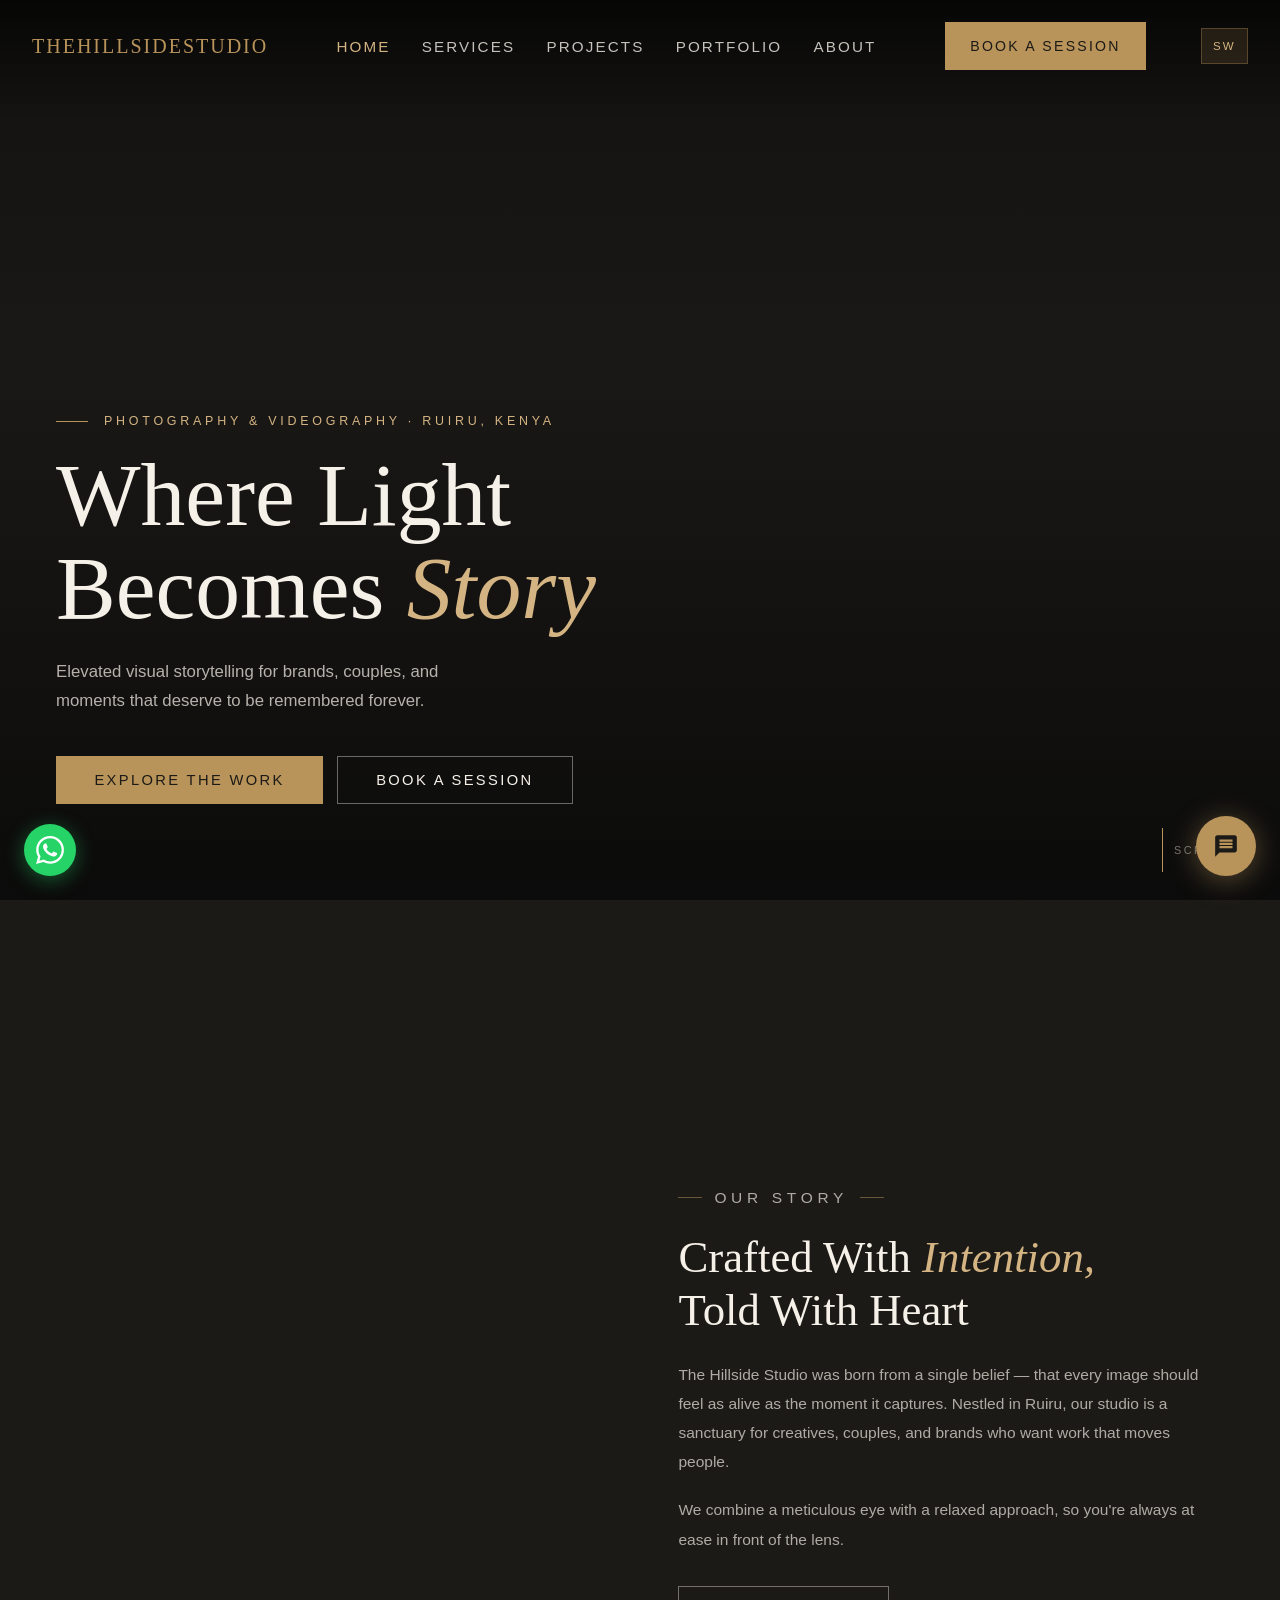
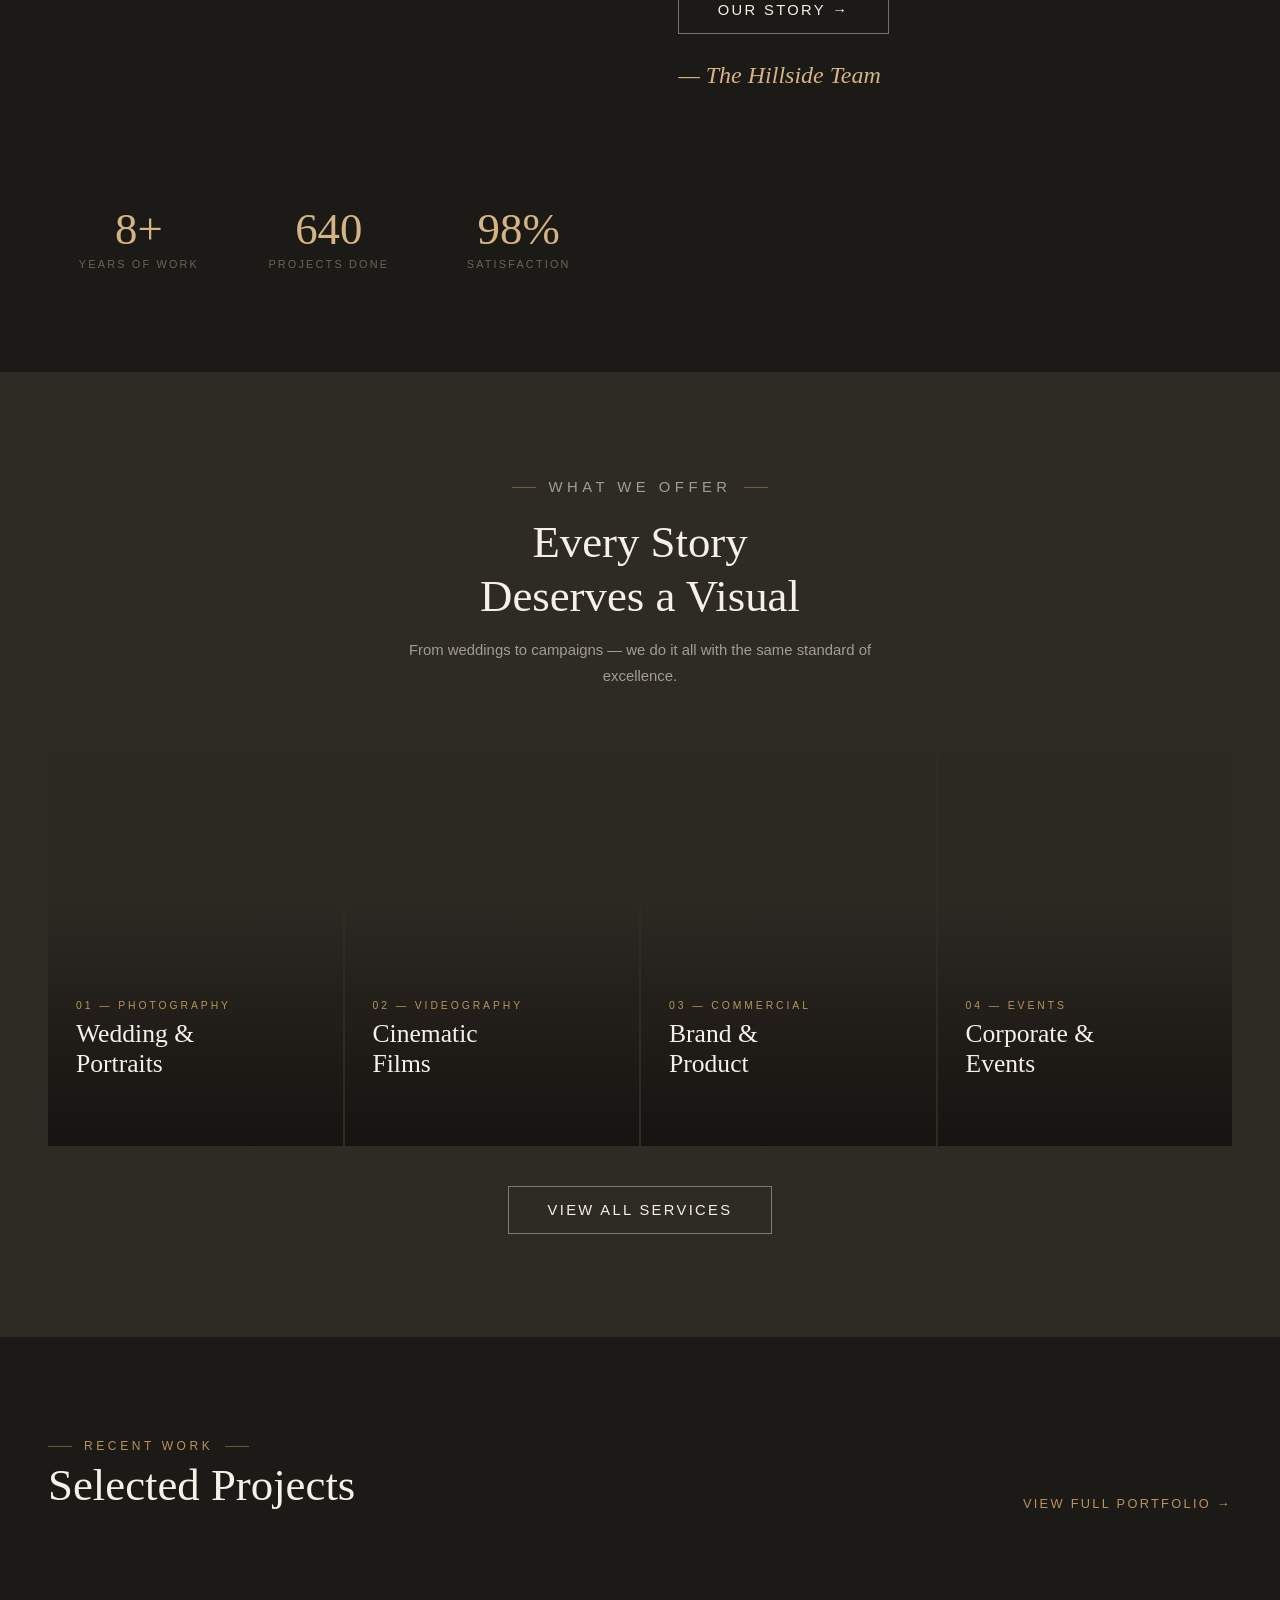
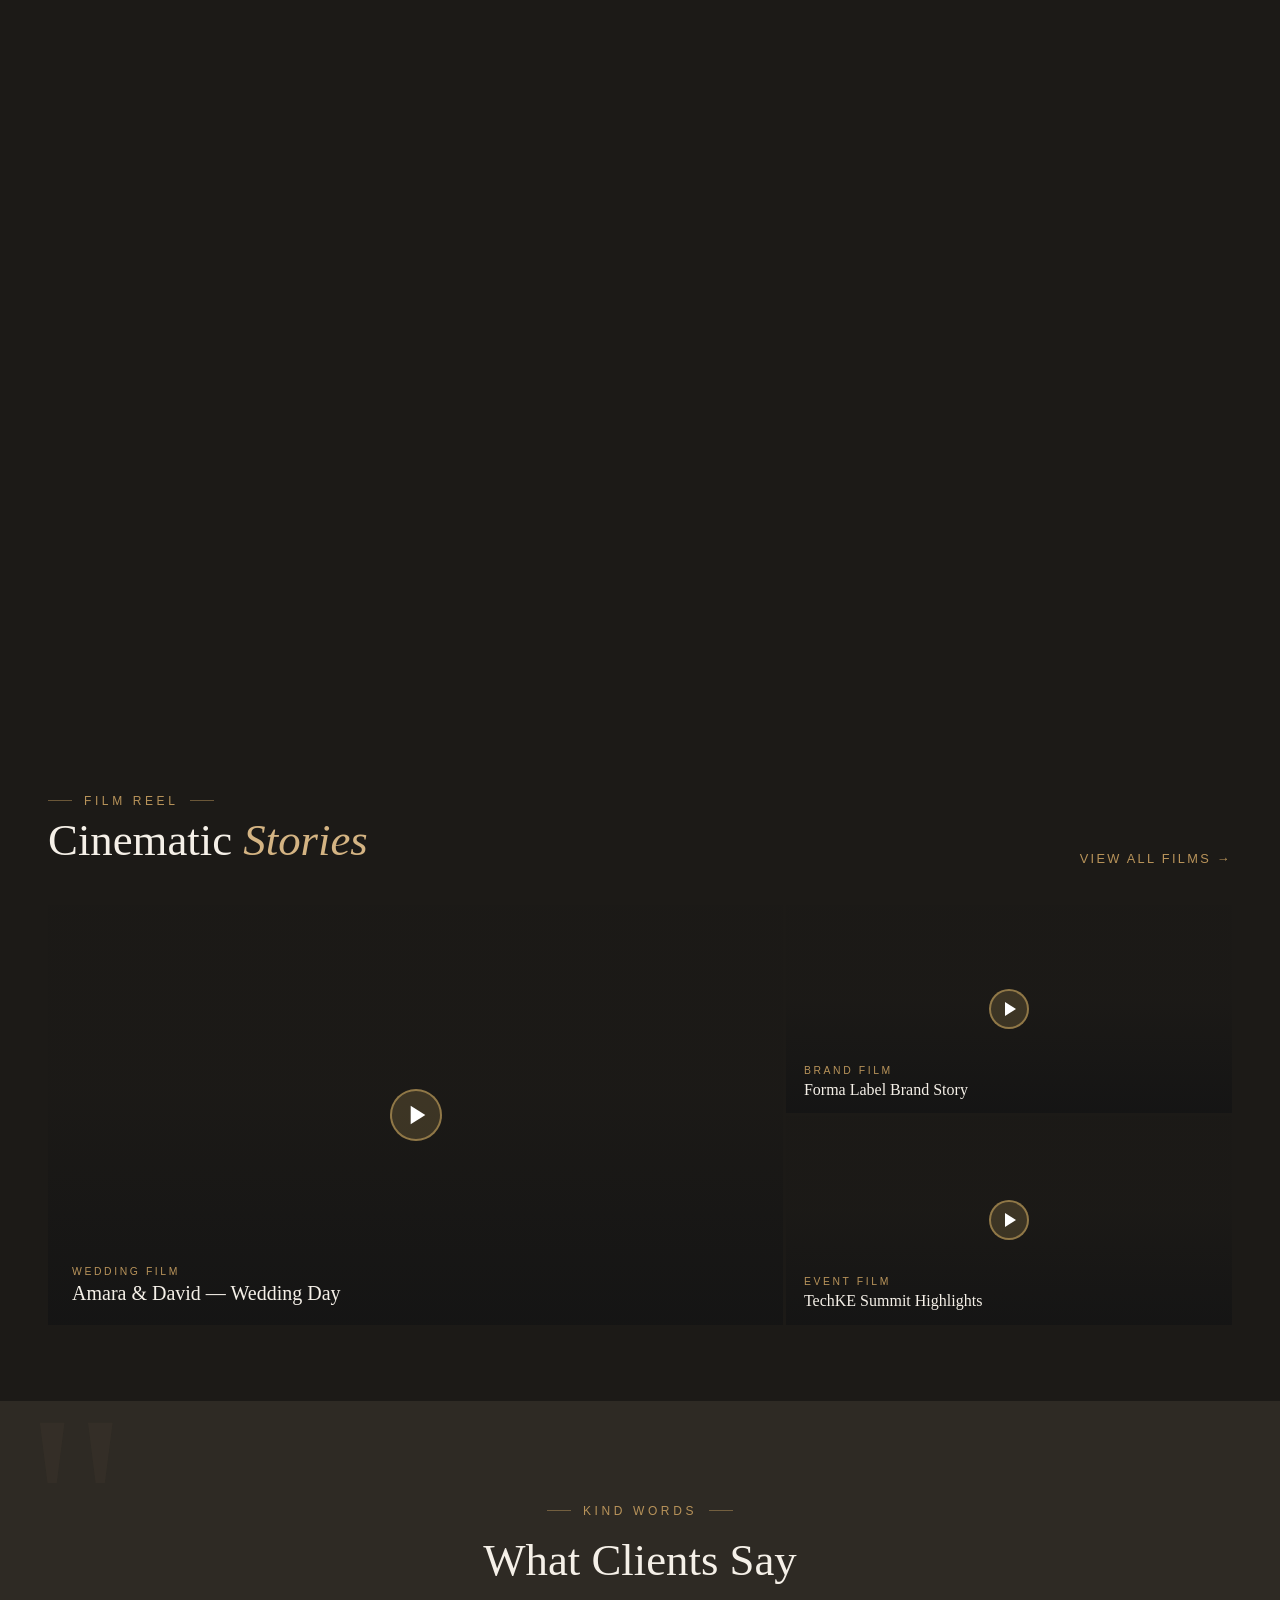
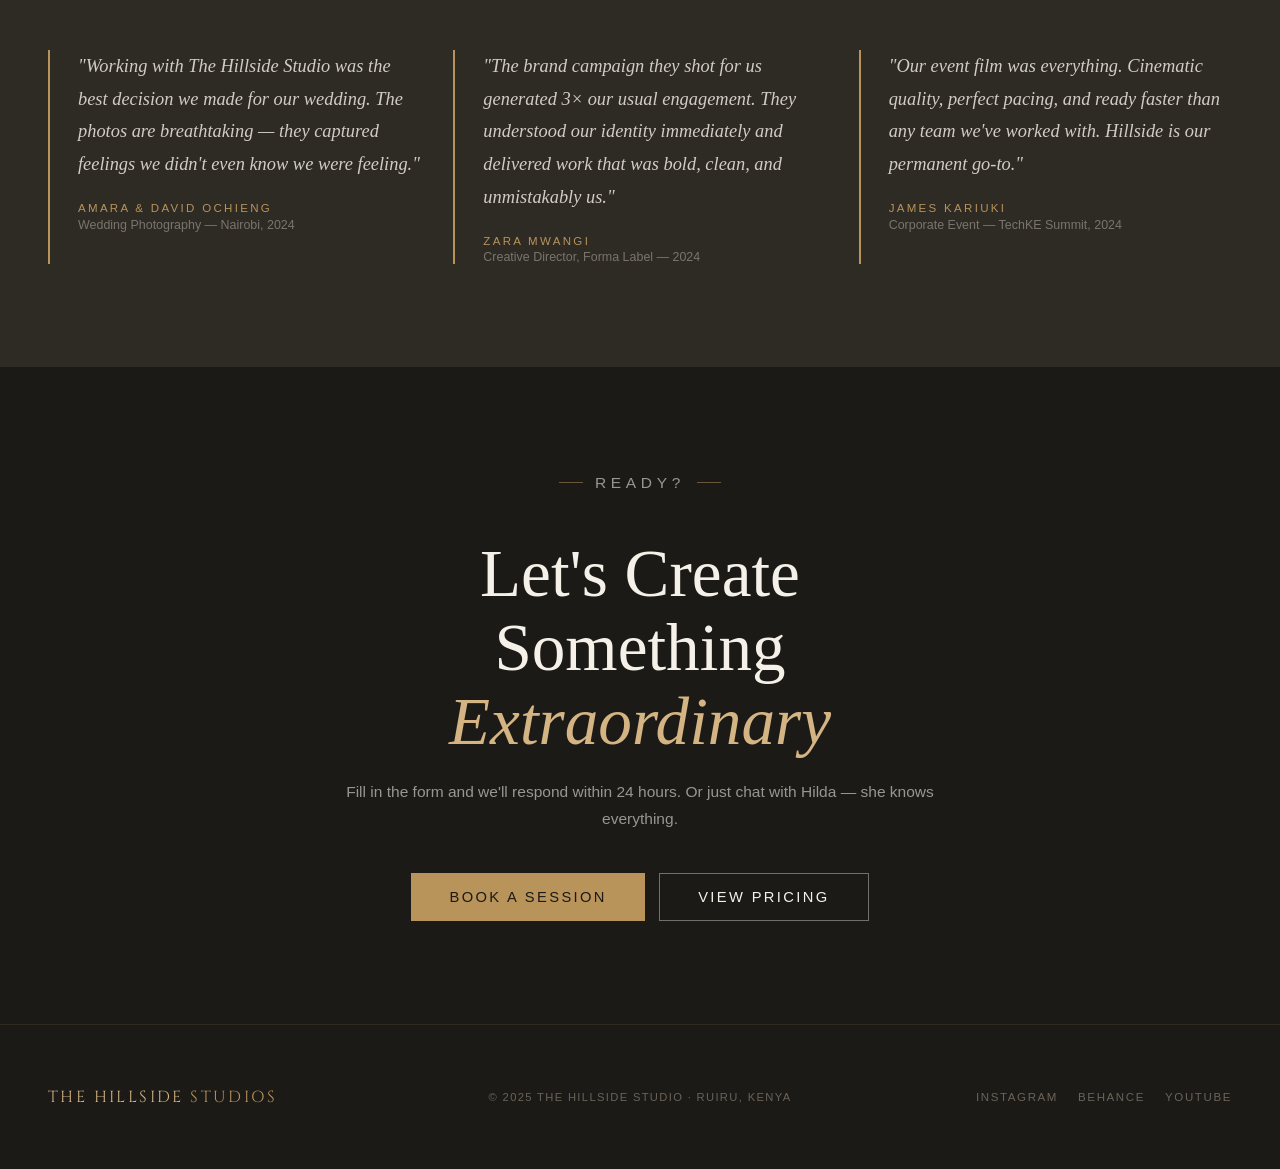
==== index.html @ 7cc5e6f8 "Fix typos and update links in index.html" ====
<!DOCTYPE html>
<html lang="en">
<head>
<meta charset="UTF-8"/>
<meta name="viewport" content="width=device-width, initial-scale=1.0"/>
<title>The Hillside Studio — Photography & Videography Kenya</title>
<link rel="preconnect" href="https://fonts.googleapis.com"/>
<link rel="preconnect" href="https://fonts.gstatic.com" crossorigin/>
<link href="https://fonts.googleapis.com/css2?family=Cinzel:wght@400;500;600;700&family=Montserrat:ital,wght@0,300;0,400;0,500;0,600;1,300;1,400&display=swap" rel="stylesheet"/>
<link rel="stylesheet" href="shared.css"/>
<style>
/* ── HERO ── */
.hero {
  position:relative; height:100svh; min-height:600px;
  display:flex; align-items:flex-end; overflow:hidden;
}
/* Always-dark strip at top for nav legibility */
.hero::after {
  content:'';
  position:absolute; top:0; left:0; right:0;
  height:120px;
  background:linear-gradient(to bottom, rgba(0,0,0,0.65) 0%, transparent 100%);
  z-index:1; pointer-events:none;
}
.hero-bg {
  position:absolute; inset:0;
  background:
    linear-gradient(to bottom, rgba(10,10,10,0.55) 0%, rgba(10,10,10,0.1) 40%, rgba(10,10,10,0.92) 100%),
    url('https://images.unsplash.com/photo-1516035069371-29a1b244cc32?w=1600&q=80') center/cover no-repeat;
  animation:heroZoom 20s ease-in-out infinite alternate;
}
@keyframes heroZoom { from{transform:scale(1.05)} to{transform:scale(1)} }
.hero-content {
  position:relative; z-index:2;
  padding: 0 clamp(1.5rem,5vw,3.5rem) clamp(3.5rem,8vw,6rem);
  max-width:720px; width:100%;
}
.hero-tag {
  font-family:var(--font-cond); font-size:0.78rem;
  letter-spacing:0.3em; text-transform:uppercase;
  color:var(--accent-light); margin-bottom:1.25rem;
  display:flex; align-items:center; gap:1rem;
}
.hero-tag::before { content:''; display:block; width:32px; height:1px; background:var(--accent); }
.hero h1 {
  font-family:var(--font-serif);
  font-size:clamp(2.8rem,7vw,5.8rem);
  font-weight:300; line-height:1.04; margin-bottom:1.4rem;
}
.hero h1 em { color:var(--accent-light); font-style:italic; }
.hero-sub {
  font-size:clamp(0.95rem,2vw,1.05rem);
  color:rgba(245,240,232,0.72);
  max-width:420px; line-height:1.75; margin-bottom:2.5rem;
}
.hero-btns { display:flex; gap:0.85rem; flex-wrap:wrap; }
.scroll-hint {
  position:absolute; bottom:1.75rem; right:clamp(1.5rem,4vw,3rem);
  display:flex; align-items:center; gap:0.7rem;
  font-family:var(--font-cond); font-size:0.68rem;
  letter-spacing:0.22em; text-transform:uppercase;
  color:rgba(245,240,232,0.45);
}
.scroll-line { width:1px; height:44px; background:var(--accent); animation:scrollPulse 2.2s ease-in-out infinite; }
@keyframes scrollPulse { 0%,100%{opacity:1;transform:scaleY(1)} 50%{opacity:0.35;transform:scaleY(0.4)} }

/* ── ABOUT STRIP ── */
.about-strip {
  display:grid; grid-template-columns:1fr 1fr;
  gap:clamp(3rem,6vw,7rem); align-items:center;
  padding:clamp(4rem,8vw,9rem) clamp(1.5rem,5vw,3.5rem);
  max-width:1320px; margin:0 auto;
}
.about-visual { position:relative; }
.about-img-main { width:100%; aspect-ratio:3/4; background:url('https://images.unsplash.com/photo-1552168324-d612d77725e3?w=800&q=80') center/cover; }
.about-img-accent { position:absolute; bottom:-2.5rem; right:-1.75rem; width:54%; aspect-ratio:4/3; background:url('https://images.unsplash.com/photo-1492691527719-9d1e07e534b4?w=600&q=80') center/cover; border:4px solid var(--charcoal); }
.stat-strip { display:flex; gap:1.5rem; margin-top:clamp(3.5rem,6vw,5rem); }
.stat { text-align:center; flex:1; }
.stat-num { font-family:var(--font-serif); font-size:clamp(2rem,4vw,2.8rem); font-weight:300; color:var(--accent-light); line-height:1; }
.stat-label { font-family:var(--font-cond); font-size:0.68rem; letter-spacing:0.2em; text-transform:uppercase; color:var(--mid); margin-top:0.4rem; }
.about-text h2 { font-family:var(--font-serif); font-size:clamp(1.8rem,3.5vw,3.2rem); font-weight:300; line-height:1.18; margin-bottom:1.4rem; }
.about-text h2 em { color:var(--accent-light); font-style:italic; }
.about-text p { font-size:clamp(0.9rem,1.5vw,0.97rem); line-height:1.88; color:rgba(245,240,232,0.68); margin-bottom:1.2rem; }
.signature { font-family:var(--font-serif); font-size:1.5rem; font-style:italic; color:var(--accent-light); margin-top:1.75rem; }

/* ── SERVICES PREVIEW ── */
.services-preview { background:var(--dark-brown); padding:clamp(4rem,8vw,8rem) clamp(1.5rem,5vw,3rem); }
.sp-header { text-align:center; max-width:520px; margin:0 auto clamp(2.5rem,5vw,4rem); }
.sp-header h2 { font-family:var(--font-serif); font-size:clamp(1.8rem,3.5vw,2.8rem); font-weight:300; line-height:1.2; margin-bottom:0.9rem; }
.sp-header p { font-size:0.93rem; color:rgba(245,240,232,0.58); line-height:1.72; }
.services-grid { display:grid; grid-template-columns:repeat(auto-fit,minmax(min(260px,100%),1fr)); gap:2px; max-width:1240px; margin:0 auto 2.5rem; }
.service-card { position:relative; aspect-ratio:3/4; overflow:hidden; cursor:pointer; }
.sc-bg { position:absolute; inset:0; background-size:cover; background-position:center; transition:transform 0.7s cubic-bezier(0.25,0.1,0.25,1); }
.service-card:hover .sc-bg { transform:scale(1.06); }
.sc-overlay { position:absolute; inset:0; background:linear-gradient(to top, rgba(20,18,15,0.94) 0%, rgba(20,18,15,0.08) 62%); transition:background 0.4s; }
.service-card:hover .sc-overlay { background:linear-gradient(to top, rgba(20,18,15,0.97) 0%, rgba(20,18,15,0.22) 58%); }
.sc-content { position:absolute; bottom:0; left:0; right:0; padding:1.75rem; }
.sc-tag { font-family:var(--font-cond); font-size:0.65rem; letter-spacing:0.28em; text-transform:uppercase; color:var(--accent); margin-bottom:0.5rem; }
.service-card h3 { font-family:var(--font-serif); font-size:clamp(1.3rem,2.5vw,1.6rem); font-weight:300; line-height:1.2; margin-bottom:0.65rem; }
.sc-desc { font-size:0.84rem; line-height:1.65; color:rgba(245,240,232,0.62); max-height:0; overflow:hidden; transition:max-height 0.5s, opacity 0.4s; opacity:0; }
.service-card:hover .sc-desc { max-height:100px; opacity:1; }
.sc-link { display:inline-flex; align-items:center; gap:0.45rem; font-family:var(--font-cond); font-size:0.72rem; letter-spacing:0.18em; text-transform:uppercase; color:var(--accent-light); text-decoration:none; margin-top:0.85rem; opacity:0; transform:translateY(5px); transition:opacity 0.38s 0.08s, transform 0.38s 0.08s; }
.service-card:hover .sc-link { opacity:1; transform:translateY(0); }
.sc-link::after { content:'→'; }
.sp-footer { text-align:center; }

/* ── PORTFOLIO STRIP ── */
.portfolio-strip { padding:clamp(4rem,8vw,8rem) 0; }
.ps-header { padding:0 clamp(1.5rem,5vw,3rem); display:flex; justify-content:space-between; align-items:flex-end; max-width:1320px; margin:0 auto clamp(2rem,4vw,3rem); flex-wrap:wrap; gap:1rem; }
.ps-header h2 { font-family:var(--font-serif); font-size:clamp(1.8rem,3.5vw,2.8rem); font-weight:300; }
.ps-header a { font-family:var(--font-cond); font-size:0.8rem; letter-spacing:0.18em; text-transform:uppercase; color:var(--accent); text-decoration:none; transition:color 0.25s; white-space:nowrap; }
.ps-header a:hover { color:var(--accent-light); }
.p-scroll {
  display:flex; gap:3px; overflow-x:auto;
  padding:0 clamp(1.5rem,5vw,3rem) 0.5rem;
  scrollbar-width:none; scroll-snap-type:x mandatory;
  -webkit-overflow-scrolling:touch;
}
.p-scroll::-webkit-scrollbar { display:none; }
.p-item { flex:0 0 clamp(82%,32vw,calc(33.33% - 2px)); min-width:260px; aspect-ratio:3/2; overflow:hidden; scroll-snap-align:start; position:relative; }
.p-img { width:100%; height:100%; background-size:cover; background-position:center; transition:transform 0.55s cubic-bezier(0.25,0.1,0.25,1); }
.p-item:hover .p-img { transform:scale(1.05); }
.p-cap { position:absolute; bottom:0; left:0; right:0; padding:1.25rem; background:linear-gradient(to top,rgba(20,18,15,0.88),transparent); transform:translateY(6px); opacity:0; transition:opacity 0.3s, transform 0.3s; }
.p-item:hover .p-cap { opacity:1; transform:translateY(0); }
.p-cap span { font-family:var(--font-cond); font-size:0.7rem; letter-spacing:0.2em; text-transform:uppercase; color:var(--accent-light); }

/* ── TESTIMONIALS ── */
.testimonials { background:var(--dark-brown); padding:clamp(4rem,8vw,8rem) clamp(1.5rem,5vw,3rem); position:relative; overflow:hidden; }
.testimonials::before { content:'"'; position:absolute; top:-1.5rem; left:1.5rem; font-family:var(--font-serif); font-size:clamp(10rem,20vw,18rem); color:rgba(184,147,90,0.05); line-height:1; pointer-events:none; }
.t-header { text-align:center; margin-bottom:clamp(2.5rem,5vw,4rem); }
.t-header h2 { font-family:var(--font-serif); font-size:clamp(1.8rem,3.5vw,2.8rem); font-weight:300; }
.t-track { display:grid; grid-template-columns:repeat(auto-fit,minmax(min(300px,100%),1fr)); gap:2rem; max-width:1240px; margin:0 auto; }
.t-item { border-left:2px solid var(--accent); padding-left:1.75rem; }
.t-quote { font-family:var(--font-serif); font-size:clamp(1rem,2vw,1.15rem); font-style:italic; font-weight:300; line-height:1.78; color:rgba(245,240,232,0.82); margin-bottom:1.35rem; }
.t-author { font-family:var(--font-cond); font-size:0.72rem; letter-spacing:0.2em; text-transform:uppercase; color:var(--accent); }
.t-role { font-size:0.78rem; color:rgba(245,240,232,0.38); margin-top:0.2rem; }

/* ── CTA BANNER ── */
.cta-banner { position:relative; padding:clamp(4rem,8vw,8rem) clamp(1.5rem,5vw,3rem); text-align:center; overflow:hidden; }
.cta-bg { position:absolute; inset:0; background:url('https://images.unsplash.com/photo-1500051638674-ff996a0ec29e?w=1600&q=80') center/cover; opacity:0.1; }
.cta-content { position:relative; z-index:2; max-width:620px; margin:0 auto; }
.cta-content h2 { font-family:var(--font-serif); font-size:clamp(2.2rem,5.5vw,4.2rem); font-weight:300; line-height:1.1; margin-bottom:1.2rem; }
.cta-content h2 em { color:var(--accent-light); font-style:italic; }
.cta-content p { font-size:clamp(0.9rem,1.8vw,0.97rem); color:rgba(245,240,232,0.58); margin-bottom:2.5rem; line-height:1.78; }
.cta-btns { display:flex; gap:0.85rem; justify-content:center; flex-wrap:wrap; }


/* ── CINEMATIC STRIP ── */
.cinematic-strip { padding:clamp(3rem,6vw,6rem) clamp(1.5rem,5vw,3rem); max-width:1320px; margin:0 auto; }
.cs-header { display:flex; justify-content:space-between; align-items:flex-end; margin-bottom:clamp(1.5rem,3vw,2.5rem); flex-wrap:wrap; gap:1rem; }
.cs-header h2 { font-family:var(--font-serif); font-size:clamp(1.8rem,3.5vw,2.8rem); font-weight:300; }
.cs-header h2 em { color:var(--accent-light); font-style:italic; }
.cs-header a { font-family:var(--font-cond); font-size:0.8rem; letter-spacing:0.18em; text-transform:uppercase; color:var(--accent); text-decoration:none; transition:color .25s; white-space:nowrap; }
.cs-header a:hover { color:var(--accent-light); }
.cs-grid { display:grid; grid-template-columns:1.65fr 1fr; gap:3px; height:420px; }
.cs-col { display:grid; grid-template-rows:1fr 1fr; gap:3px; }
.cs-item { position:relative; overflow:hidden; cursor:pointer; }
.cs-bg { position:absolute; inset:0; background-size:cover; background-position:center; transition:transform .65s cubic-bezier(.25,.1,.25,1); }
.cs-item:hover .cs-bg { transform:scale(1.06); }
.cs-overlay { position:absolute; inset:0; background:linear-gradient(to top, rgba(20,20,20,.88) 0%, rgba(20,20,20,.1) 55%); transition:background .35s; }
.cs-item:hover .cs-overlay { background:linear-gradient(to top, rgba(20,20,20,.95) 0%, rgba(20,20,20,.25) 55%); }
.cs-play {
  position:absolute; top:50%; left:50%; transform:translate(-50%,-50%);
  width:52px; height:52px; border-radius:50%;
  background:rgba(201,166,94,0.2); border:2px solid rgba(201,166,94,0.6);
  display:flex; align-items:center; justify-content:center;
  transition:background .3s, transform .3s, border-color .3s;
}
.cs-small .cs-play { width:40px; height:40px; }
.cs-item:hover .cs-play { background:rgba(201,166,94,0.35); border-color:var(--accent); transform:translate(-50%,-50%) scale(1.08); }
.cs-caption { position:absolute; bottom:0; left:0; right:0; padding:1.25rem 1.5rem; }
.cs-tag { font-family:var(--font-cond); font-size:.65rem; letter-spacing:.25em; text-transform:uppercase; color:var(--accent); display:block; margin-bottom:.3rem; }
.cs-caption strong { font-family:var(--font-serif); font-size:clamp(1rem,2vw,1.25rem); font-weight:300; color:var(--cream); }
.cs-small .cs-caption { padding:.9rem 1.1rem; }
.cs-small .cs-caption strong { font-size:clamp(.85rem,1.5vw,1rem); }
@media(max-width:768px) {
  .cs-grid { grid-template-columns:1fr; height:auto; }
  .cs-large { aspect-ratio:16/9; }
  .cs-col { grid-template-columns:1fr 1fr; grid-template-rows:auto; }
  .cs-small { aspect-ratio:4/3; }
}
@media(max-width:480px) {
  .cs-col { grid-template-columns:1fr; }
  .cs-small { aspect-ratio:16/9; }
}

/* ── MOBILE OVERRIDES ── */
@media (max-width: 768px) {
  .about-strip { grid-template-columns:1fr; gap:2rem; }
  .about-img-accent { right:0; bottom:-1.5rem; }
  .stat-strip { gap:1rem; }
  .hero-btns { flex-direction:column; align-items:flex-start; }
  .hero-btns .btn-primary, .hero-btns .btn-outline { width:100%; max-width:300px; justify-content:center; }
}
@media (max-width:480px) {
  .services-grid { grid-template-columns:1fr; }
  .service-card { aspect-ratio:4/3; }
  .sc-desc { max-height:80px; opacity:1; }
  .sc-link { opacity:1; transform:translateY(0); }
  .cta-btns { flex-direction:column; align-items:center; }
  .cta-btns .btn-primary, .cta-btns .btn-outline { width:100%; max-width:320px; }
}
</style>
</head>
<body>

<nav id="navbar">
  <a href="index.html" class="nav-logo" aria-label="The Hillside Studios">
    <img src="assets/logo.png" alt="The Hillside Studios" onerror="this.style.display='none';this.nextElementSibling.style.display='flex'"/>
    <span class="logo-text" style="display:none">The <span>Hillside</span> Studio</span>
  </a>
  <ul class="nav-links">
    <li><a href="index.html" class="active" data-i18n="nav_home">Home</a></li>
    <li><a href="pages/services.html" data-i18n="nav_services">Services</a></li>
    <li><a href="pages/portfolio.html">Portfolio</a></li>
    <li><a href="pages/about.html">About</a></li>
    <li><a href="pages/pricing.html">Pricing</a></li>
  </ul>
  <a href="pages/contact.html" class="nav-cta" data-i18n="nav_book">Book a Session</a>
  <button class="lang-toggle" aria-label="Toggle language">SW</button>
  <button class="hamburger" id="hamburger" aria-label="Open menu"><span></span><span></span><span></span></button>
</nav>
<div class="mobile-menu" id="mobileMenu">
  <a href="index.html">Home</a>
  <a href="pages/services.html">Services</a>
  <a href="pages/portfolio.html">Portfolio</a>
  <a href="pages/about.html">About</a>
  <a href="pages/pricing.html">Pricing</a>
  <a href="pages/contact.html" class="mob-cta" data-i18n="mob_book">Book a Session</a>
  <button class="lang-toggle" aria-label="Toggle language">SW</button>
</div>

<!-- HERO -->
<section class="hero">
  <div class="hero-bg"></div>
  <div class="hero-content">
    <div class="hero-tag">Photography &amp; Videography · Ruiru, Kenya</div>
    <h1>Where Light<br>Becomes <em>Story</em></h1>
    <p class="hero-sub">Elevated visual storytelling for brands, couples, and moments that deserve to be remembered forever.</p>
    <div class="hero-btns">
      <a href="pages/portfolio.html" class="btn-primary">Explore the Work</a>
      <a href="pages/contact.html" class="btn-outline">Book a Session</a>
    </div>
  </div>
  <div class="scroll-hint"><div class="scroll-line"></div>Scroll</div>
</section>

<!-- ABOUT -->
<section class="about-strip">
  <div class="about-visual">
    <div class="about-img-main reveal"></div>
    <div class="about-img-accent reveal reveal-delay-2"></div>
    <div class="stat-strip reveal reveal-delay-3">
      <div class="stat"><div class="stat-num">8+</div><div class="stat-label">Years of Work</div></div>
      <div class="stat"><div class="stat-num">640</div><div class="stat-label">Projects Done</div></div>
      <div class="stat"><div class="stat-num">98%</div><div class="stat-label">Satisfaction</div></div>
    </div>
  </div>
  <div class="about-text">
    <p class="section-label reveal" style="justify-content:flex-start">Our Story</p>
    <h2 class="reveal reveal-delay-1">Crafted With <em>Intention,</em><br>Told With Heart</h2>
    <p class="reveal reveal-delay-2">The Hillside Studio was born from a single belief — that every image should feel as alive as the moment it captures. Nestled in Ruiru, our studio is a sanctuary for creatives, couples, and brands who want work that moves people.</p>
    <p class="reveal reveal-delay-2">We combine a meticulous eye with a relaxed approach, so you're always at ease in front of the lens.</p>
    <div style="margin-top:2rem" class="reveal reveal-delay-3"><a href="pages/about.html" class="btn-outline">Our Story →</a></div>
    <div class="signature reveal reveal-delay-3">— The Hillside Team</div>
  </div>
</section>

<!-- SERVICES -->
<section class="services-preview">
  <div class="sp-header">
    <p class="section-label reveal">What We Offer</p>
    <h2 class="reveal reveal-delay-1">Every Story<br>Deserves a Visual</h2>
    <p class="reveal reveal-delay-2">From weddings to campaigns — we do it all with the same standard of excellence.</p>
  </div>
  <div class="services-grid">
    <div class="service-card reveal"><div class="sc-bg" style="background-image:url('https://images.unsplash.com/photo-1537633552985-df8429e8048b?w=800&q=80')"></div><div class="sc-overlay"></div><div class="sc-content"><div class="sc-tag">01 — Photography</div><h3>Wedding &amp;<br>Portraits</h3><p class="sc-desc">Timeless images that honour the emotion and beauty of your most important days.</p><a href="pages/services.html" class="sc-link">Learn More</a></div></div>
    <div class="service-card reveal reveal-delay-1"><div class="sc-bg" style="background-image:url('https://images.unsplash.com/photo-1579038773867-044c48829161?w=800&q=80')"></div><div class="sc-overlay"></div><div class="sc-content"><div class="sc-tag">02 — Videography</div><h3>Cinematic<br>Films</h3><p class="sc-desc">Wedding films and brand stories crafted with cinematic precision and intention.</p><a href="pages/services.html" class="sc-link">Learn More</a></div></div>
    <div class="service-card reveal reveal-delay-2"><div class="sc-bg" style="background-image:url('https://images.unsplash.com/photo-1558618666-fcd25c85cd64?w=800&q=80')"></div><div class="sc-overlay"></div><div class="sc-content"><div class="sc-tag">03 — Commercial</div><h3>Brand &amp;<br>Product</h3><p class="sc-desc">High-impact visual content for brands that want to command attention.</p><a href="pages/services.html" class="sc-link">Learn More</a></div></div>
    <div class="service-card reveal reveal-delay-3"><div class="sc-bg" style="background-image:url('https://images.unsplash.com/photo-1606216794074-735e91aa2c92?w=800&q=80')"></div><div class="sc-overlay"></div><div class="sc-content"><div class="sc-tag">04 — Events</div><h3>Corporate &amp;<br>Events</h3><p class="sc-desc">Fast, professional coverage of corporate events, conferences, and launches.</p><a href="pages/services.html" class="sc-link">Learn More</a></div></div>
  </div>
  <div class="sp-footer reveal"><a href="pages/services.html" class="btn-outline">View All Services</a></div>
</section>

<!-- PORTFOLIO -->
<section class="portfolio-strip">
  <div class="ps-header reveal">
    <div>
      <p class="section-label" style="justify-content:flex-start;margin-bottom:0.4rem">Recent Work</p>
      <h2>Selected Projects</h2>
    </div>
    <a href="pages/portfolio.html">View Full Portfolio →</a>
  </div>
  <div class="p-scroll">
    <div class="p-item reveal"><div class="p-img" style="background-image:url('https://images.unsplash.com/photo-1511285560929-80b456fea0bc?w=800&q=80')"></div><div class="p-cap"><span>Wedding — Nairobi 2024</span></div></div>
    <div class="p-item reveal reveal-delay-1"><div class="p-img" style="background-image:url('https://images.unsplash.com/photo-1558618666-fcd25c85cd64?w=800&q=80')"></div><div class="p-cap"><span>Brand Campaign — 2024</span></div></div>
    <div class="p-item reveal reveal-delay-2"><div class="p-img" style="background-image:url('https://images.unsplash.com/photo-1542038784456-1ea8e935640e?w=800&q=80')"></div><div class="p-cap"><span>Editorial Portrait — 2024</span></div></div>
    <div class="p-item reveal reveal-delay-3"><div class="p-img" style="background-image:url('https://images.unsplash.com/photo-1492691527719-9d1e07e534b4?w=800&q=80')"></div><div class="p-cap"><span>Engagement Shoot — 2024</span></div></div>
    <div class="p-item reveal reveal-delay-4"><div class="p-img" style="background-image:url('https://images.unsplash.com/photo-1500051638674-ff996a0ec29e?w=800&q=80')"></div><div class="p-cap"><span>Cinematic Film — 2024</span></div></div>
  </div>
</section>


<!-- CINEMATIC FILMS -->
<section class="cinematic-strip">
  <div class="cs-header reveal">
    <div>
      <p class="section-label" style="justify-content:flex-start;margin-bottom:0.4rem">Film Reel</p>
      <h2>Cinematic <em>Stories</em></h2>
    </div>
    <a href="pages/services.html">View All Films →</a>
  </div>
  <div class="cs-grid">
    <div class="cs-item cs-large reveal">
      <div class="cs-bg" style="background-image:url('https://images.unsplash.com/photo-1511285560929-80b456fea0bc?w=1200&q=80')"></div>
      <div class="cs-overlay"></div>
      <div class="cs-play"><svg viewBox="0 0 24 24" fill="white" width="32" height="32"><path d="M8 5v14l11-7z"/></svg></div>
      <div class="cs-caption">
        <span class="cs-tag">Wedding Film</span>
        <strong>Amara &amp; David — Wedding Day</strong>
      </div>
    </div>
    <div class="cs-col">
      <div class="cs-item cs-small reveal reveal-delay-1">
        <div class="cs-bg" style="background-image:url('https://images.unsplash.com/photo-1558618666-fcd25c85cd64?w=800&q=80')"></div>
        <div class="cs-overlay"></div>
        <div class="cs-play"><svg viewBox="0 0 24 24" fill="white" width="24" height="24"><path d="M8 5v14l11-7z"/></svg></div>
        <div class="cs-caption">
          <span class="cs-tag">Brand Film</span>
          <strong>Forma Label Brand Story</strong>
        </div>
      </div>
      <div class="cs-item cs-small reveal reveal-delay-2">
        <div class="cs-bg" style="background-image:url('https://images.unsplash.com/photo-1606216794074-735e91aa2c92?w=800&q=80')"></div>
        <div class="cs-overlay"></div>
        <div class="cs-play"><svg viewBox="0 0 24 24" fill="white" width="24" height="24"><path d="M8 5v14l11-7z"/></svg></div>
        <div class="cs-caption">
          <span class="cs-tag">Event Film</span>
          <strong>TechKE Summit Highlights</strong>
        </div>
      </div>
    </div>
  </div>
</section>

<!-- TESTIMONIALS -->
<section class="testimonials">
  <div class="t-header"><p class="section-label reveal">Kind Words</p><h2 class="reveal reveal-delay-1">What Clients Say</h2></div>
  <div class="t-track">
    <div class="t-item reveal"><p class="t-quote">"Working with The Hillside Studio was the best decision we made for our wedding. The photos are breathtaking — they captured feelings we didn't even know we were feeling."</p><div class="t-author">Amara &amp; David Ochieng</div><div class="t-role">Wedding Photography — Nairobi, 2024</div></div>
    <div class="t-item reveal reveal-delay-1"><p class="t-quote">"The brand campaign they shot for us generated 3× our usual engagement. They understood our identity immediately and delivered work that was bold, clean, and unmistakably us."</p><div class="t-author">Zara Mwangi</div><div class="t-role">Creative Director, Forma Label — 2024</div></div>
    <div class="t-item reveal reveal-delay-2"><p class="t-quote">"Our event film was everything. Cinematic quality, perfect pacing, and ready faster than any team we've worked with. Hillside is our permanent go-to."</p><div class="t-author">James Kariuki</div><div class="t-role">Corporate Event — TechKE Summit, 2024</div></div>
  </div>
</section>

<!-- CTA -->
<section class="cta-banner">
  <div class="cta-bg"></div>
  <div class="cta-content">
    <p class="section-label reveal">Ready?</p>
    <h2 class="reveal reveal-delay-1">Let's Create<br>Something <em>Extraordinary</em></h2>
    <p class="reveal reveal-delay-2">Fill in the form and we'll respond within 24 hours. Or just chat with Hilda — she knows everything.</p>
    <div class="cta-btns reveal reveal-delay-3">
      <a href="pages/contact.html" class="btn-primary">Book a Session</a>
      <a href="pages/pricing.html" class="btn-outline">View Pricing</a>
    </div>
  </div>
</section>

<footer class="site-footer">
  <div class="footer-logo" style="font-family:'Cinzel',serif;letter-spacing:0.15em;color:var(--accent-light);opacity:1">THE HILLSIDE <span style="color:var(--accent)">STUDIOS</span></div>
  <div class="footer-copy">© 2025 The Hillside Studio · Ruiru, Kenya</div>
  <div class="footer-social"><a href="#">Instagram</a><a href="#">Behance</a><a href="#">YouTube</a></div>
</footer>

<!-- WHATSAPP -->
<button class="wa-btn" id="waBtn" aria-label="WhatsApp" data-tooltip="Chat on WhatsApp">
  <svg viewBox="0 0 24 24" xmlns="http://www.w3.org/2000/svg"><path d="M17.472 14.382c-.297-.149-1.758-.867-2.03-.967-.273-.099-.471-.148-.67.15-.197.297-.767.966-.94 1.164-.173.199-.347.223-.644.075-.297-.15-1.255-.463-2.39-1.475-.883-.788-1.48-1.761-1.653-2.059-.173-.297-.018-.458.13-.606.134-.133.298-.347.446-.52.149-.174.198-.298.298-.497.099-.198.05-.371-.025-.52-.075-.149-.669-1.612-.916-2.207-.242-.579-.487-.5-.669-.51-.173-.008-.371-.01-.57-.01-.198 0-.52.074-.792.372-.272.297-1.04 1.016-1.04 2.479 0 1.462 1.065 2.875 1.213 3.074.149.198 2.096 3.2 5.077 4.487.709.306 1.262.489 1.694.625.712.227 1.36.195 1.871.118.571-.085 1.758-.719 2.006-1.413.248-.694.248-1.289.173-1.413-.074-.124-.272-.198-.57-.347m-5.421 7.403h-.004a9.87 9.87 0 01-5.031-1.378l-.361-.214-3.741.982.998-3.648-.235-.374a9.86 9.86 0 01-1.51-5.26c.001-5.45 4.436-9.884 9.888-9.884 2.64 0 5.122 1.03 6.988 2.898a9.825 9.825 0 012.893 6.994c-.003 5.45-4.437 9.884-9.885 9.884m8.413-18.297A11.815 11.815 0 0012.05 0C5.495 0 .16 5.335.157 11.892c0 2.096.547 4.142 1.588 5.945L.057 24l6.305-1.654a11.882 11.882 0 005.683 1.448h.005c6.554 0 11.89-5.335 11.893-11.893a11.821 11.821 0 00-3.48-8.413z"/></svg>
</button>

<!-- CHATBOT -->
<button class="chatbot-bubble" id="chatBubble" aria-label="Chat with Hilda">
  <svg viewBox="0 0 24 24"><path d="M20 2H4c-1.1 0-2 .9-2 2v18l4-4h14c1.1 0 2-.9 2-2V4c0-1.1-.9-2-2-2zm-2 12H6v-2h12v2zm0-3H6V9h12v2zm0-3H6V6h12v2z"/></svg>
  <span class="notif" id="chatNotif"></span>
</button>
<div class="chatbot-window" id="chatWindow">
  <div class="chatbot-header">
    <div class="chat-avatar">H</div>
    <div class="chat-header-info">
      <div class="chat-header-name">Hilda — Studio Assistant</div>
      <div class="chat-header-status">Online now</div>
    </div>
    <button class="chatbot-close" id="chatClose">✕</button>
  </div>
  <div class="chatbot-msgs" id="chatMsgs">
    <div class="msg bot">Hello! I'm Hilda 👋 How can I help you today? I can answer questions about our services, pricing, or help you book a session.</div>
  </div>
  <div class="chat-suggestions" id="chatSuggestions">
    <button class="chat-suggestion">Wedding packages</button>
    <button class="chat-suggestion">Pricing info</button>
    <button class="chat-suggestion">How to book</button>
    <button class="chat-suggestion">Turnaround time</button>
  </div>
  <div class="chatbot-input-row">
    <input class="chatbot-input" id="chatInput" type="text" placeholder="Ask Hilda anything…"/>
    <button class="chatbot-send" id="chatSend">Send</button>
  </div>
</div>

<script src="shared.js"></script>
<script>initNav(false);</script>
</body>
</html>
---- shared.css ----
/* ══════════════════════════════════════════════
   THE HILLSIDE STUDIO — SHARED STYLES v2
   Full responsive overhaul: mobile-first
══════════════════════════════════════════════ */

*, *::before, *::after { box-sizing: border-box; margin: 0; padding: 0; }

:root {
  --cream: #F5F0E8;
  --charcoal: #1C1A17;
  --dark-brown: #2E2A24;
  --mid: #6B6357;
  --accent: #B8935A;
  --accent-light: #D4B483;
  --accent-dark: #8C6B3A;
  --font-serif: 'Cormorant Garamond', Georgia, serif;
  --font-sans: 'Barlow', sans-serif;
  --font-cond: 'Barlow Condensed', sans-serif;
  /* spacing scale */
  --space-xs: 0.5rem;
  --space-sm: 1rem;
  --space-md: 2rem;
  --space-lg: 4rem;
  --space-xl: 6rem;
  /* touch targets */
  --touch: 48px;
}

html { scroll-behavior: smooth; font-size: 16px; }
body {
  background: var(--charcoal);
  color: var(--cream);
  font-family: var(--font-sans);
  font-weight: 300;
  overflow-x: hidden;
  -webkit-font-smoothing: antialiased;
}

/* ══ NAV ══ */
nav {
  position: fixed; top: 0; left: 0; right: 0; z-index: 200;
  display: flex; align-items: center; justify-content: space-between;
  padding: 1.4rem 2rem;
  transition: background 0.4s ease, padding 0.4s ease, box-shadow 0.4s ease;
}
nav.scrolled, nav.solid {
  background: rgba(22, 20, 17, 0.97);
  backdrop-filter: blur(16px);
  -webkit-backdrop-filter: blur(16px);
  padding: 0.85rem 2rem;
  box-shadow: 0 1px 0 rgba(184,147,90,0.18);
}

/* Logo — bigger, more readable */
.nav-logo {
  font-family: var(--font-serif);
  font-size: 1.25rem;
  font-weight: 400;
  letter-spacing: 0.1em;
  text-transform: uppercase;
  color: var(--cream);
  text-decoration: none;
  line-height: 1;
  flex-shrink: 0;
  z-index: 210;
}
.nav-logo span { color: var(--accent); }

/* Desktop links */
.nav-links {
  display: flex;
  gap: 0.25rem;
  list-style: none;
}
.nav-links a {
  font-family: var(--font-cond);
  font-size: 0.95rem;
  letter-spacing: 0.14em;
  text-transform: uppercase;
  color: var(--cream);
  text-decoration: none;
  padding: 0.5rem 0.85rem;
  opacity: 0.8;
  transition: opacity 0.25s, color 0.25s;
  min-height: var(--touch);
  display: flex; align-items: center;
}
.nav-links a:hover, .nav-links a.active {
  opacity: 1;
  color: var(--accent-light);
}

/* CTA Button — desktop */
.nav-cta {
  font-family: var(--font-cond);
  font-size: 0.88rem;
  letter-spacing: 0.16em;
  text-transform: uppercase;
  color: var(--charcoal);
  background: var(--accent);
  padding: 0.7rem 1.6rem;
  text-decoration: none;
  min-height: var(--touch);
  display: flex; align-items: center;
  transition: background 0.25s, transform 0.2s;
  white-space: nowrap;
}
.nav-cta:hover { background: var(--accent-light); transform: translateY(-1px); }

/* ══ HAMBURGER ══ */
.hamburger {
  display: none;
  flex-direction: column;
  justify-content: center;
  gap: 6px;
  cursor: pointer;
  background: none;
  border: none;
  padding: 10px;
  z-index: 210;
  min-width: var(--touch);
  min-height: var(--touch);
}
.hamburger span {
  display: block;
  width: 28px; height: 2px;
  background: var(--cream);
  border-radius: 2px;
  transition: transform 0.35s cubic-bezier(0.23,1,0.32,1), opacity 0.25s, width 0.3s;
  transform-origin: center;
}
.hamburger.open span:nth-child(1) { transform: translateY(8px) rotate(45deg); }
.hamburger.open span:nth-child(2) { opacity: 0; width: 0; }
.hamburger.open span:nth-child(3) { transform: translateY(-8px) rotate(-45deg); }

/* ══ MOBILE MENU OVERLAY ══ */
.mobile-menu {
  position: fixed; inset: 0; z-index: 190;
  background: rgba(18, 16, 13, 0.99);
  display: flex; flex-direction: column;
  align-items: center; justify-content: center;
  gap: 0;
  opacity: 0; pointer-events: none;
  transition: opacity 0.38s ease;
  padding: 2rem;
}
.mobile-menu.open { opacity: 1; pointer-events: all; }

.mobile-menu a {
  font-family: var(--font-serif);
  font-size: clamp(1.8rem, 7vw, 2.5rem);
  font-weight: 300;
  color: rgba(245,240,232,0.85);
  text-decoration: none;
  padding: 0.65rem 0;
  width: 100%; text-align: center;
  border-bottom: 1px solid rgba(184,147,90,0.1);
  opacity: 0; transform: translateY(18px);
  transition: opacity 0.4s, transform 0.4s, color 0.25s;
}
.mobile-menu a:first-child { border-top: 1px solid rgba(184,147,90,0.1); }
.mobile-menu.open a { opacity: 1; transform: translateY(0); }
.mobile-menu.open a:nth-child(1) { transition-delay: 0.08s; }
.mobile-menu.open a:nth-child(2) { transition-delay: 0.13s; }
.mobile-menu.open a:nth-child(3) { transition-delay: 0.18s; }
.mobile-menu.open a:nth-child(4) { transition-delay: 0.23s; }
.mobile-menu.open a:nth-child(5) { transition-delay: 0.28s; }
.mobile-menu.open a:nth-child(6) { transition-delay: 0.33s; }
.mobile-menu a:hover { color: var(--accent-light); }

.mobile-menu .mob-cta {
  font-family: var(--font-cond);
  font-size: 0.95rem;
  letter-spacing: 0.2em;
  text-transform: uppercase;
  color: var(--charcoal) !important;
  background: var(--accent);
  margin-top: 2rem;
  padding: 1rem 2.5rem;
  border: none !important;
  border-radius: 0;
  min-height: var(--touch);
  display: inline-flex; align-items: center; justify-content: center;
  width: auto;
}

/* ══ SHARED BUTTONS ══ */
.btn-primary {
  font-family: var(--font-cond);
  font-size: 0.92rem;
  letter-spacing: 0.16em;
  text-transform: uppercase;
  color: var(--charcoal);
  background: var(--accent);
  padding: 0.95rem 2.4rem;
  text-decoration: none;
  display: inline-flex; align-items: center; justify-content: center;
  min-height: var(--touch);
  transition: background 0.25s, transform 0.2s;
  white-space: nowrap;
}
.btn-primary:hover { background: var(--accent-light); transform: translateY(-2px); }

.btn-outline {
  font-family: var(--font-cond);
  font-size: 0.92rem;
  letter-spacing: 0.16em;
  text-transform: uppercase;
  color: var(--cream);
  border: 1px solid rgba(245,240,232,0.4);
  padding: 0.95rem 2.4rem;
  text-decoration: none;
  display: inline-flex; align-items: center; justify-content: center;
  min-height: var(--touch);
  transition: border-color 0.25s, background 0.25s, transform 0.2s;
  white-space: nowrap;
}
.btn-outline:hover {
  border-color: var(--accent);
  background: rgba(184,147,90,0.1);
  transform: translateY(-2px);
}

/* ══ SECTION LABEL ══ */
.section-label {
  font-family: var(--font-cond);
  font-size: 0.75rem;
  letter-spacing: 0.3em;
  text-transform: uppercase;
  color: var(--accent);
  margin-bottom: 1rem;
  text-align: center;
  display: flex; align-items: center; justify-content: center; gap: 0.75rem;
}
.section-label::before, .section-label::after {
  content: ''; display: block;
  width: 24px; height: 1px; background: var(--accent); opacity: 0.5;
}

/* ══ SCROLL REVEAL ══ */
.reveal {
  opacity: 0; transform: translateY(24px);
  transition: opacity 0.75s ease, transform 0.75s ease;
}
.reveal.visible { opacity: 1; transform: translateY(0); }
.reveal-delay-1 { transition-delay: 0.1s; }
.reveal-delay-2 { transition-delay: 0.2s; }
.reveal-delay-3 { transition-delay: 0.3s; }
.reveal-delay-4 { transition-delay: 0.4s; }

/* ══ PAGE HERO (inner pages) ══ */
.page-hero {
  height: clamp(320px, 50vh, 520px);
  position: relative;
  display: flex; align-items: flex-end;
  padding: 0 clamp(1.5rem, 5vw, 3rem) clamp(2.5rem, 5vw, 4rem);
  overflow: hidden;
  margin-top: 0;
}
.page-hero-bg {
  position: absolute; inset: 0;
  background-size: cover; background-position: center;
}
.page-hero-overlay {
  position: absolute; inset: 0;
  background: linear-gradient(to bottom, rgba(28,26,23,0.35) 0%, rgba(28,26,23,0.88) 100%);
}
.page-hero-content { position: relative; z-index: 2; }
.page-hero-content h1 {
  font-family: var(--font-serif);
  font-size: clamp(2.4rem, 6vw, 4.5rem);
  font-weight: 300; line-height: 1.08;
}
.page-hero-content h1 em { color: var(--accent-light); font-style: italic; }

.breadcrumb {
  font-family: var(--font-cond);
  font-size: 0.72rem;
  letter-spacing: 0.2em;
  text-transform: uppercase;
  color: var(--accent);
  margin-bottom: 0.9rem;
  display: flex; align-items: center; gap: 0.5rem;
}
.breadcrumb a { color: rgba(245,240,232,0.5); text-decoration: none; transition: color 0.2s; }
.breadcrumb a:hover { color: var(--accent); }
.breadcrumb span { opacity: 0.4; }

/* ══ CHATBOT ══ */
.chatbot-bubble {
  position: fixed; bottom: 1.5rem; right: 1.5rem; z-index: 500;
  width: 60px; height: 60px; border-radius: 50%;
  background: var(--accent); border: none; cursor: pointer;
  display: flex; align-items: center; justify-content: center;
  box-shadow: 0 4px 28px rgba(184,147,90,0.45);
  transition: transform 0.3s, box-shadow 0.3s;
}
.chatbot-bubble:hover { transform: scale(1.08); box-shadow: 0 6px 36px rgba(184,147,90,0.6); }
.chatbot-bubble:active { transform: scale(0.96); }
.chatbot-bubble svg { width: 26px; height: 26px; fill: var(--charcoal); }
.chatbot-bubble .notif {
  position: absolute; top: 3px; right: 3px;
  width: 12px; height: 12px; background: #e05252; border-radius: 50%;
  border: 2px solid var(--charcoal);
  display: none;
  animation: pulse 2s infinite;
}
@keyframes pulse { 0%,100%{transform:scale(1)} 50%{transform:scale(1.2)} }

.chatbot-window {
  position: fixed;
  bottom: 5.5rem; right: 1.5rem;
  z-index: 500;
  width: min(380px, calc(100vw - 2rem));
  max-height: min(580px, calc(100vh - 8rem));
  background: var(--dark-brown);
  border: 1px solid rgba(184,147,90,0.22);
  display: flex; flex-direction: column;
  opacity: 0; pointer-events: none;
  transform: translateY(14px) scale(0.97);
  transition: opacity 0.32s ease, transform 0.32s ease;
  overflow: hidden;
  box-shadow: 0 16px 48px rgba(0,0,0,0.5);
}
.chatbot-window.open { opacity: 1; pointer-events: all; transform: translateY(0) scale(1); }

.chatbot-header {
  display: flex; align-items: center; gap: 0.75rem;
  padding: 0.9rem 1.1rem;
  background: rgba(184,147,90,0.1);
  border-bottom: 1px solid rgba(184,147,90,0.15);
  flex-shrink: 0;
}
.chat-avatar {
  width: 36px; height: 36px; border-radius: 50%;
  background: var(--accent); flex-shrink: 0;
  display: flex; align-items: center; justify-content: center;
  font-family: var(--font-serif); font-size: 1.1rem;
  color: var(--charcoal); font-weight: 400;
}
.chat-header-info { flex: 1; min-width: 0; }
.chat-header-name {
  font-family: var(--font-cond); font-size: 0.82rem;
  letter-spacing: 0.1em; text-transform: uppercase; color: var(--cream);
}
.chat-header-status {
  font-size: 0.72rem; color: #6dc97a; margin-top: 2px;
  display: flex; align-items: center; gap: 0.4rem;
}
.chat-header-status::before {
  content: ''; display: block; width: 7px; height: 7px;
  background: #6dc97a; border-radius: 50%;
  animation: pulse 2.5s infinite;
}
.chatbot-close {
  background: none; border: none; cursor: pointer;
  color: var(--mid); font-size: 1.4rem; line-height: 1;
  padding: 6px; min-width: 36px; min-height: 36px;
  display: flex; align-items: center; justify-content: center;
  transition: color 0.2s;
}
.chatbot-close:hover { color: var(--cream); }

.chatbot-msgs {
  flex: 1; overflow-y: auto; padding: 1rem;
  display: flex; flex-direction: column; gap: 0.7rem;
  scroll-behavior: smooth;
  scrollbar-width: thin;
  scrollbar-color: rgba(184,147,90,0.2) transparent;
  overscroll-behavior: contain;
}
.msg {
  max-width: 88%; font-size: 0.875rem; line-height: 1.6;
  padding: 0.7rem 1rem;
  animation: msgIn 0.28s ease;
}
@keyframes msgIn { from{opacity:0;transform:translateY(6px)} to{opacity:1;transform:translateY(0)} }
.msg.bot {
  background: rgba(255,255,255,0.05);
  color: var(--cream); align-self: flex-start;
  border-left: 2px solid var(--accent);
}
.msg.user {
  background: var(--accent); color: var(--charcoal);
  align-self: flex-end; font-weight: 400;
}
.msg.typing {
  display: flex; gap: 5px; align-items: center;
  padding: 0.85rem 1rem; background: rgba(255,255,255,0.05);
  border-left: 2px solid var(--accent); align-self: flex-start;
}
.dot { width: 7px; height: 7px; background: var(--mid); border-radius: 50%; animation: blink 1.2s infinite; }
.dot:nth-child(2) { animation-delay: 0.2s; }
.dot:nth-child(3) { animation-delay: 0.4s; }
@keyframes blink { 0%,80%,100%{opacity:0.3} 40%{opacity:1} }

.chat-suggestions {
  display: flex; flex-wrap: wrap; gap: 0.4rem;
  padding: 0.5rem 1rem 0.6rem;
  flex-shrink: 0;
}
.chat-suggestion {
  font-family: var(--font-cond); font-size: 0.72rem;
  letter-spacing: 0.06em; text-transform: uppercase;
  background: transparent; border: 1px solid rgba(184,147,90,0.32);
  color: var(--accent-light); padding: 0.4rem 0.85rem; cursor: pointer;
  transition: background 0.22s, border-color 0.22s;
  min-height: 36px; display: flex; align-items: center;
}
.chat-suggestion:hover { background: rgba(184,147,90,0.12); border-color: var(--accent); }

.chatbot-input-row {
  display: flex; border-top: 1px solid rgba(184,147,90,0.15); flex-shrink: 0;
}
.chatbot-input {
  flex: 1; background: transparent; border: none; outline: none;
  padding: 0.9rem 1rem;
  font-family: var(--font-sans); font-size: 0.92rem;
  color: var(--cream); font-weight: 300;
  min-height: var(--touch);
}
.chatbot-input::placeholder { color: var(--mid); }
.chatbot-send {
  background: var(--accent); border: none; cursor: pointer;
  padding: 0 1.2rem; color: var(--charcoal);
  font-family: var(--font-cond); font-size: 0.8rem;
  letter-spacing: 0.1em; text-transform: uppercase;
  min-width: 60px; min-height: var(--touch);
  transition: background 0.22s;
  flex-shrink: 0;
}
.chatbot-send:hover { background: var(--accent-light); }
.chatbot-send:active { background: var(--accent-dark); }

/* ══ FOOTER ══ */
.site-footer {
  padding: clamp(2rem, 4vw, 3rem);
  display: grid;
  grid-template-columns: 1fr auto 1fr;
  align-items: center;
  border-top: 1px solid rgba(184,147,90,0.12);
  gap: 1rem;
}
.footer-logo {
  font-family: var(--font-serif); font-size: 1rem;
  letter-spacing: 0.1em; text-transform: uppercase;
  color: var(--cream); opacity: 0.55;
}
.footer-copy {
  font-family: var(--font-cond); font-size: 0.7rem;
  letter-spacing: 0.12em; text-transform: uppercase;
  color: var(--mid); text-align: center;
}
.footer-social {
  display: flex; gap: 1.25rem; justify-content: flex-end;
}
.footer-social a {
  font-family: var(--font-cond); font-size: 0.72rem;
  letter-spacing: 0.14em; text-transform: uppercase;
  color: var(--mid); text-decoration: none;
  transition: color 0.25s;
  min-height: var(--touch); display: flex; align-items: center;
}
.footer-social a:hover { color: var(--accent); }

/* ══ RESPONSIVE BREAKPOINTS ══ */

/* Tablet: hide desktop links, show hamburger */
@media (max-width: 900px) {
  .nav-links { display: none; }
  .nav-cta { display: none; }
  .hamburger { display: flex; }

  .site-footer {
    grid-template-columns: 1fr;
    text-align: center;
    gap: 1rem;
  }
  .footer-social { justify-content: center; }
}

/* Mobile */
@media (max-width: 600px) {
  nav { padding: 1rem 1.25rem; }
  nav.scrolled, nav.solid { padding: 0.75rem 1.25rem; }

  .nav-logo { font-size: 1.1rem; }

  .page-hero { padding: 0 1.25rem 2.5rem; }

  .chatbot-bubble { bottom: 1.25rem; right: 1.25rem; width: 56px; height: 56px; }
  .chatbot-window { bottom: 5rem; right: 0.75rem; width: calc(100vw - 1.5rem); }

  .site-footer { padding: 2rem 1.25rem; }

  .btn-primary, .btn-outline {
    font-size: 0.85rem; padding: 0.9rem 1.8rem;
  }
}

/* Very small phones */
@media (max-width: 380px) {
  .nav-logo { font-size: 1rem; letter-spacing: 0.06em; }
}

/* ══════════════════════════════════════════════
   WHATSAPP BUTTON + LANGUAGE TOGGLE — v3
══════════════════════════════════════════════ */

/* WhatsApp float button */
.wa-btn {
  position: fixed;
  bottom: 1.5rem;
  left: 1.5rem;
  z-index: 499;
  width: 52px; height: 52px;
  border-radius: 50%;
  background: #25D366;
  border: none; cursor: pointer;
  display: flex; align-items: center; justify-content: center;
  box-shadow: 0 4px 20px rgba(37,211,102,0.4);
  transition: transform 0.3s, box-shadow 0.3s;
}
.wa-btn:hover { transform: scale(1.1); box-shadow: 0 6px 28px rgba(37,211,102,0.55); }
.wa-btn:active { transform: scale(0.95); }
.wa-btn svg { width: 28px; height: 28px; fill: #fff; }

/* Tooltip on hover */
.wa-btn::before {
  content: attr(data-tooltip);
  position: absolute;
  left: calc(100% + 10px);
  top: 50%; transform: translateY(-50%);
  background: rgba(22,20,17,0.95);
  color: var(--cream);
  font-family: var(--font-cond);
  font-size: 0.68rem;
  letter-spacing: 0.12em;
  text-transform: uppercase;
  white-space: nowrap;
  padding: 0.4rem 0.75rem;
  border: 1px solid rgba(184,147,90,0.2);
  opacity: 0;
  pointer-events: none;
  transition: opacity 0.25s;
}
.wa-btn:hover::before { opacity: 1; }

/* Stack adjustment when both chatbot + wa visible */
.chatbot-bubble { bottom: 1.5rem; }
@media (max-width: 600px) {
  .wa-btn { bottom: 1.25rem; left: 1.25rem; width: 48px; height: 48px; }
  .wa-btn::before { display: none; }
  .chatbot-bubble { bottom: 1.25rem; right: 1.25rem; }
}

/* Language toggle button */
.lang-toggle {
  background: rgba(184,147,90,0.15);
  border: 1px solid rgba(184,147,90,0.35);
  color: var(--accent-light);
  font-family: var(--font-cond);
  font-size: 0.72rem;
  letter-spacing: 0.18em;
  text-transform: uppercase;
  padding: 0.38rem 0.7rem;
  cursor: pointer;
  transition: background 0.25s, border-color 0.25s, color 0.25s;
  min-height: 36px;
  display: flex; align-items: center;
}
.lang-toggle:hover {
  background: rgba(184,147,90,0.28);
  border-color: var(--accent);
  color: var(--cream);
}

/* Mobile lang toggle in menu */
.mobile-menu .lang-toggle {
  font-size: 0.85rem;
  padding: 0.6rem 1.5rem;
  margin-top: 0.5rem;
  border-color: rgba(184,147,90,0.3);
  background: transparent;
}

/* Success Modal (booking confirmation) */
.success-modal-overlay {
  position: fixed; inset: 0; z-index: 900;
  background: rgba(18,16,13,0.88);
  display: flex; align-items: center; justify-content: center;
  padding: 1.5rem;
  opacity: 0; pointer-events: none;
  transition: opacity 0.35s ease;
}
.success-modal-overlay.open { opacity: 1; pointer-events: all; }

.success-modal {
  background: var(--dark-brown);
  border: 1px solid rgba(184,147,90,0.25);
  max-width: 480px; width: 100%;
  padding: clamp(2rem,5vw,3rem);
  text-align: center;
  transform: translateY(20px) scale(0.97);
  transition: transform 0.35s ease;
  position: relative;
}
.success-modal-overlay.open .success-modal { transform: translateY(0) scale(1); }

.success-icon {
  width: 68px; height: 68px; border-radius: 50%;
  background: rgba(74,124,89,0.18);
  border: 1px solid rgba(74,124,89,0.45);
  margin: 0 auto 1.5rem;
  display: flex; align-items: center; justify-content: center;
  font-size: 1.8rem;
}
.success-modal h2 {
  font-family: var(--font-serif);
  font-size: clamp(1.6rem,3.5vw,2.2rem);
  font-weight: 300; line-height: 1.2;
  margin-bottom: 0.75rem; color: var(--cream);
}
.success-modal h2 em { color: var(--accent-light); font-style: italic; }
.success-modal p {
  font-size: 0.9rem; line-height: 1.75;
  color: rgba(245,240,232,0.62);
  margin-bottom: 1.75rem;
}
.success-modal-name {
  font-family: var(--font-cond); font-size: 0.72rem;
  letter-spacing: 0.18em; text-transform: uppercase;
  color: var(--accent); margin-bottom: 1.25rem;
}
.success-close {
  background: var(--accent); border: none; cursor: pointer;
  font-family: var(--font-cond); font-size: 0.82rem;
  letter-spacing: 0.16em; text-transform: uppercase;
  color: var(--charcoal); padding: 0.85rem 2rem;
  min-height: 48px; transition: background 0.25s;
}
.success-close:hover { background: var(--accent-light); }
.success-wa {
  display: inline-flex; align-items: center; gap: 0.5rem;
  font-family: var(--font-cond); font-size: 0.75rem;
  letter-spacing: 0.14em; text-transform: uppercase;
  color: #25D366; text-decoration: none;
  margin-top: 1rem; padding: 0.7rem 1.5rem;
  border: 1px solid rgba(37,211,102,0.35);
  transition: background 0.25s, border-color 0.25s;
  min-height: 44px;
}
.success-wa:hover { background: rgba(37,211,102,0.1); border-color: #25D366; }
.success-actions { display: flex; gap: 0.75rem; justify-content: center; flex-wrap: wrap; }
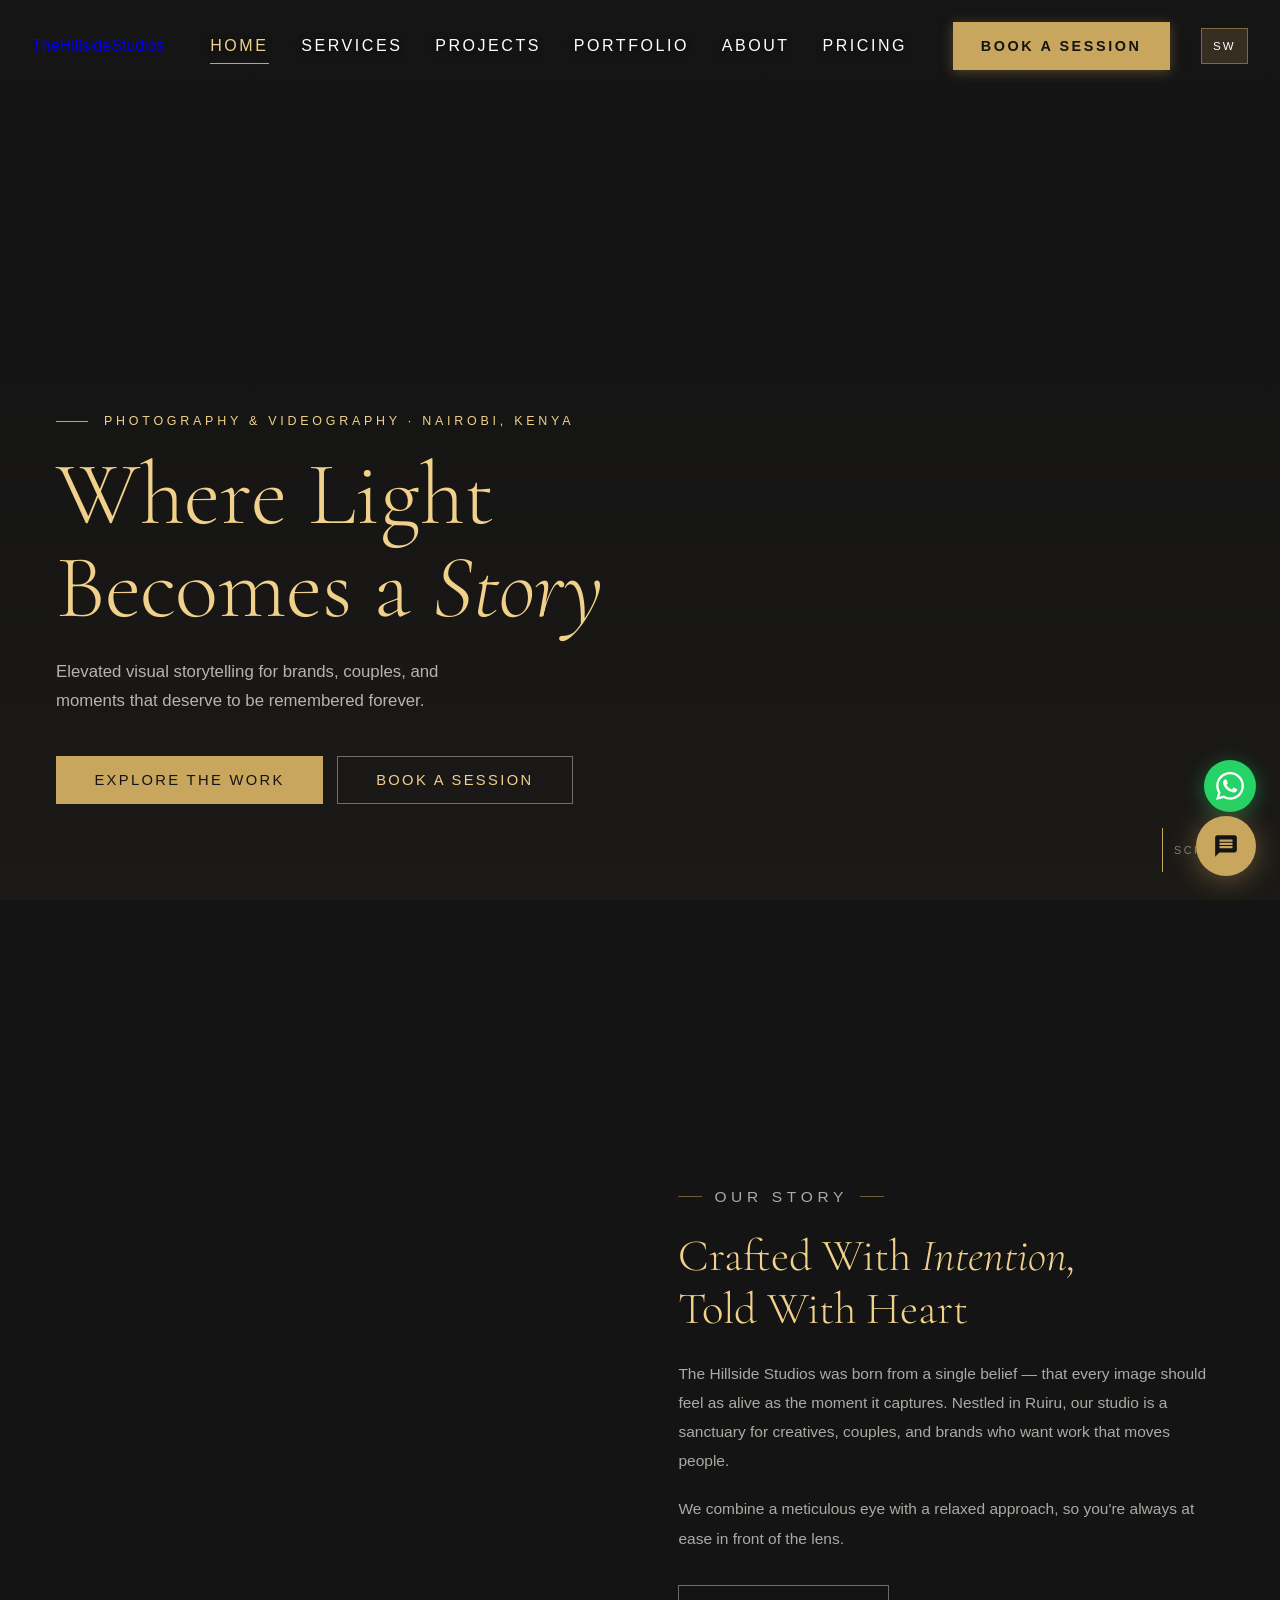
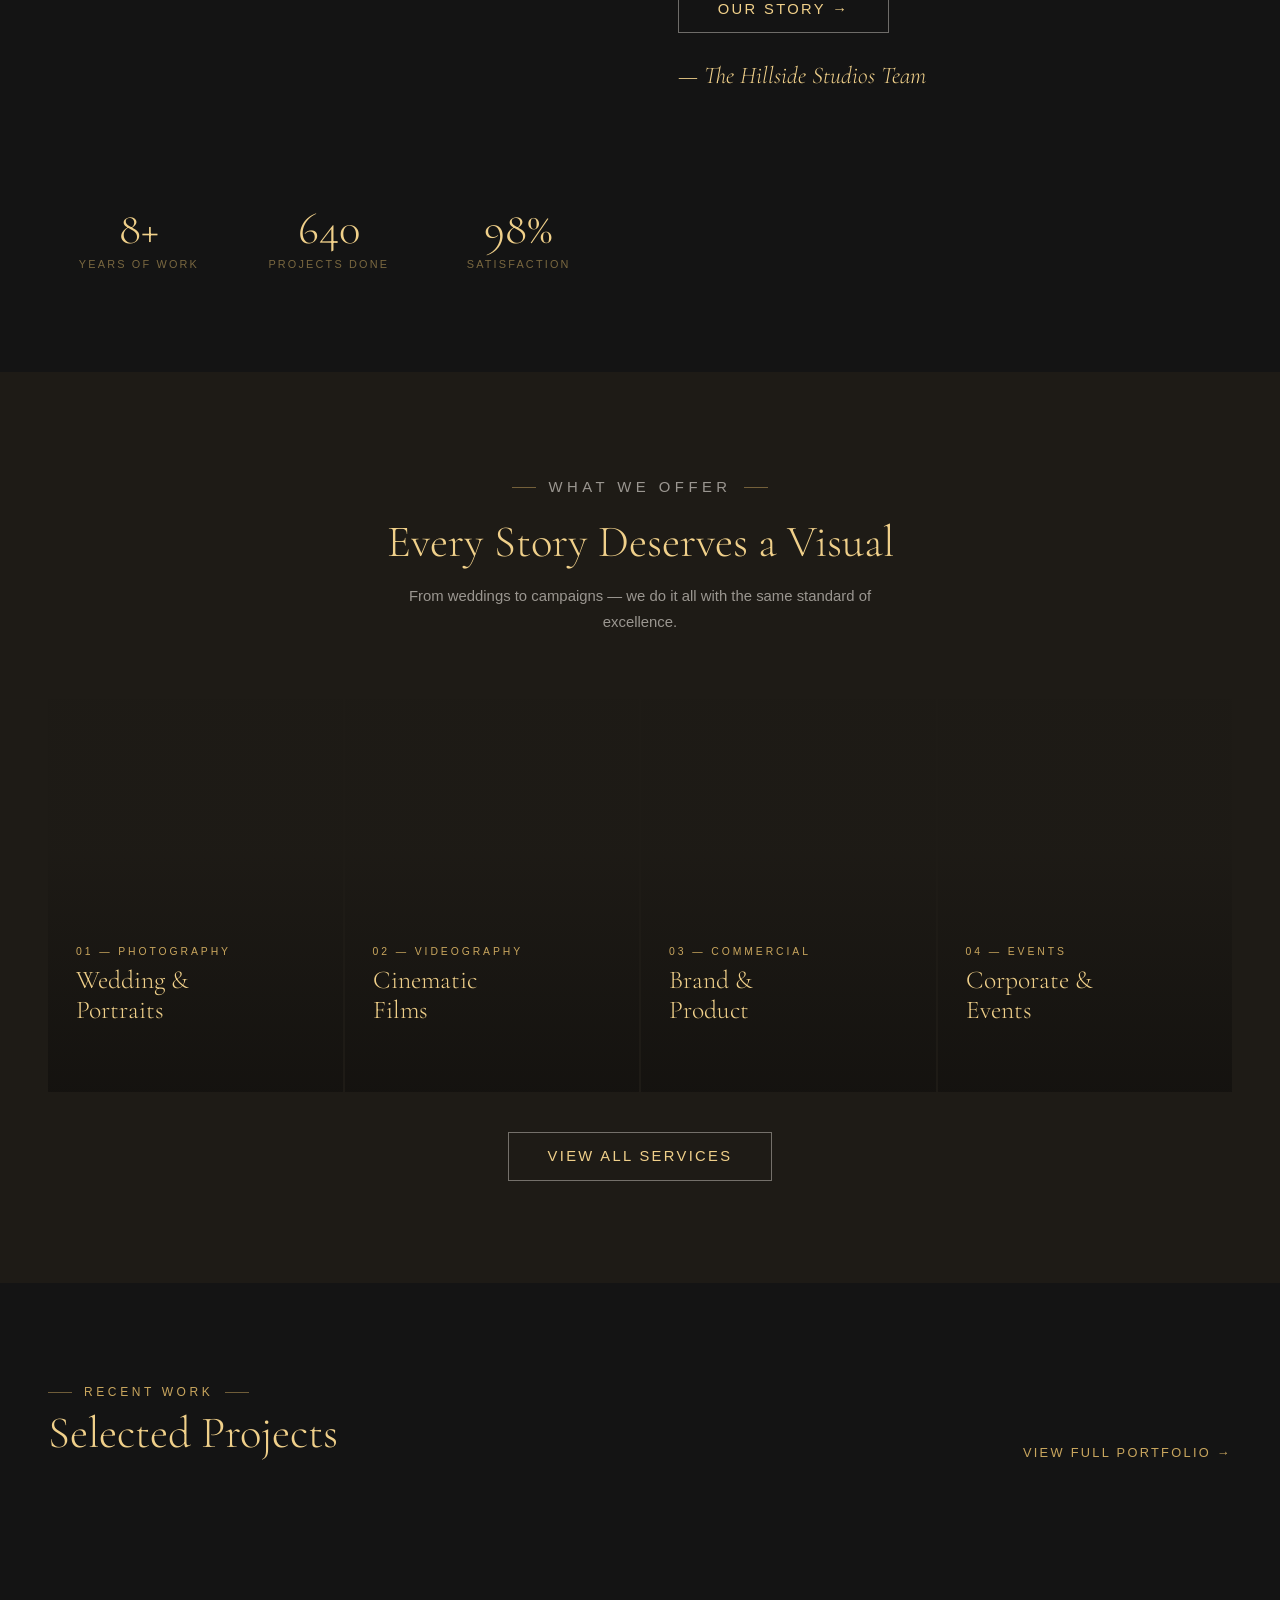
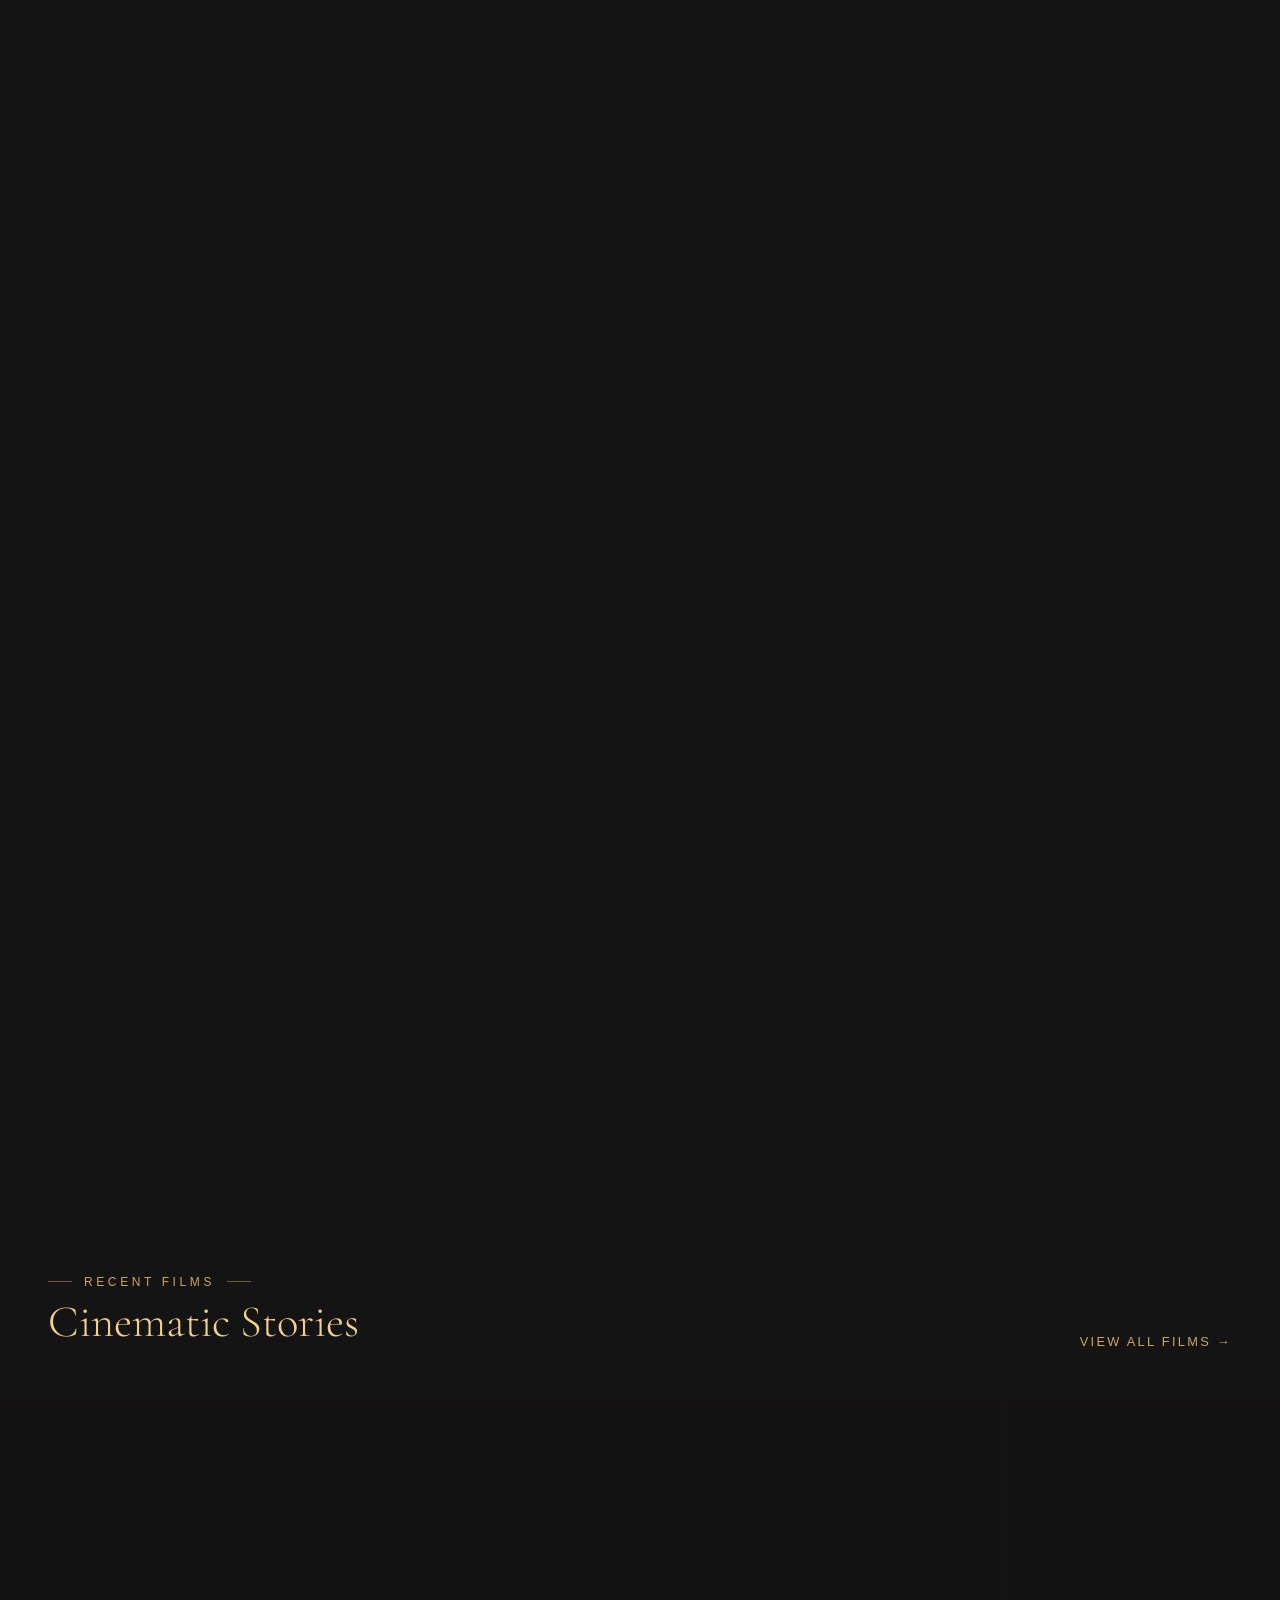
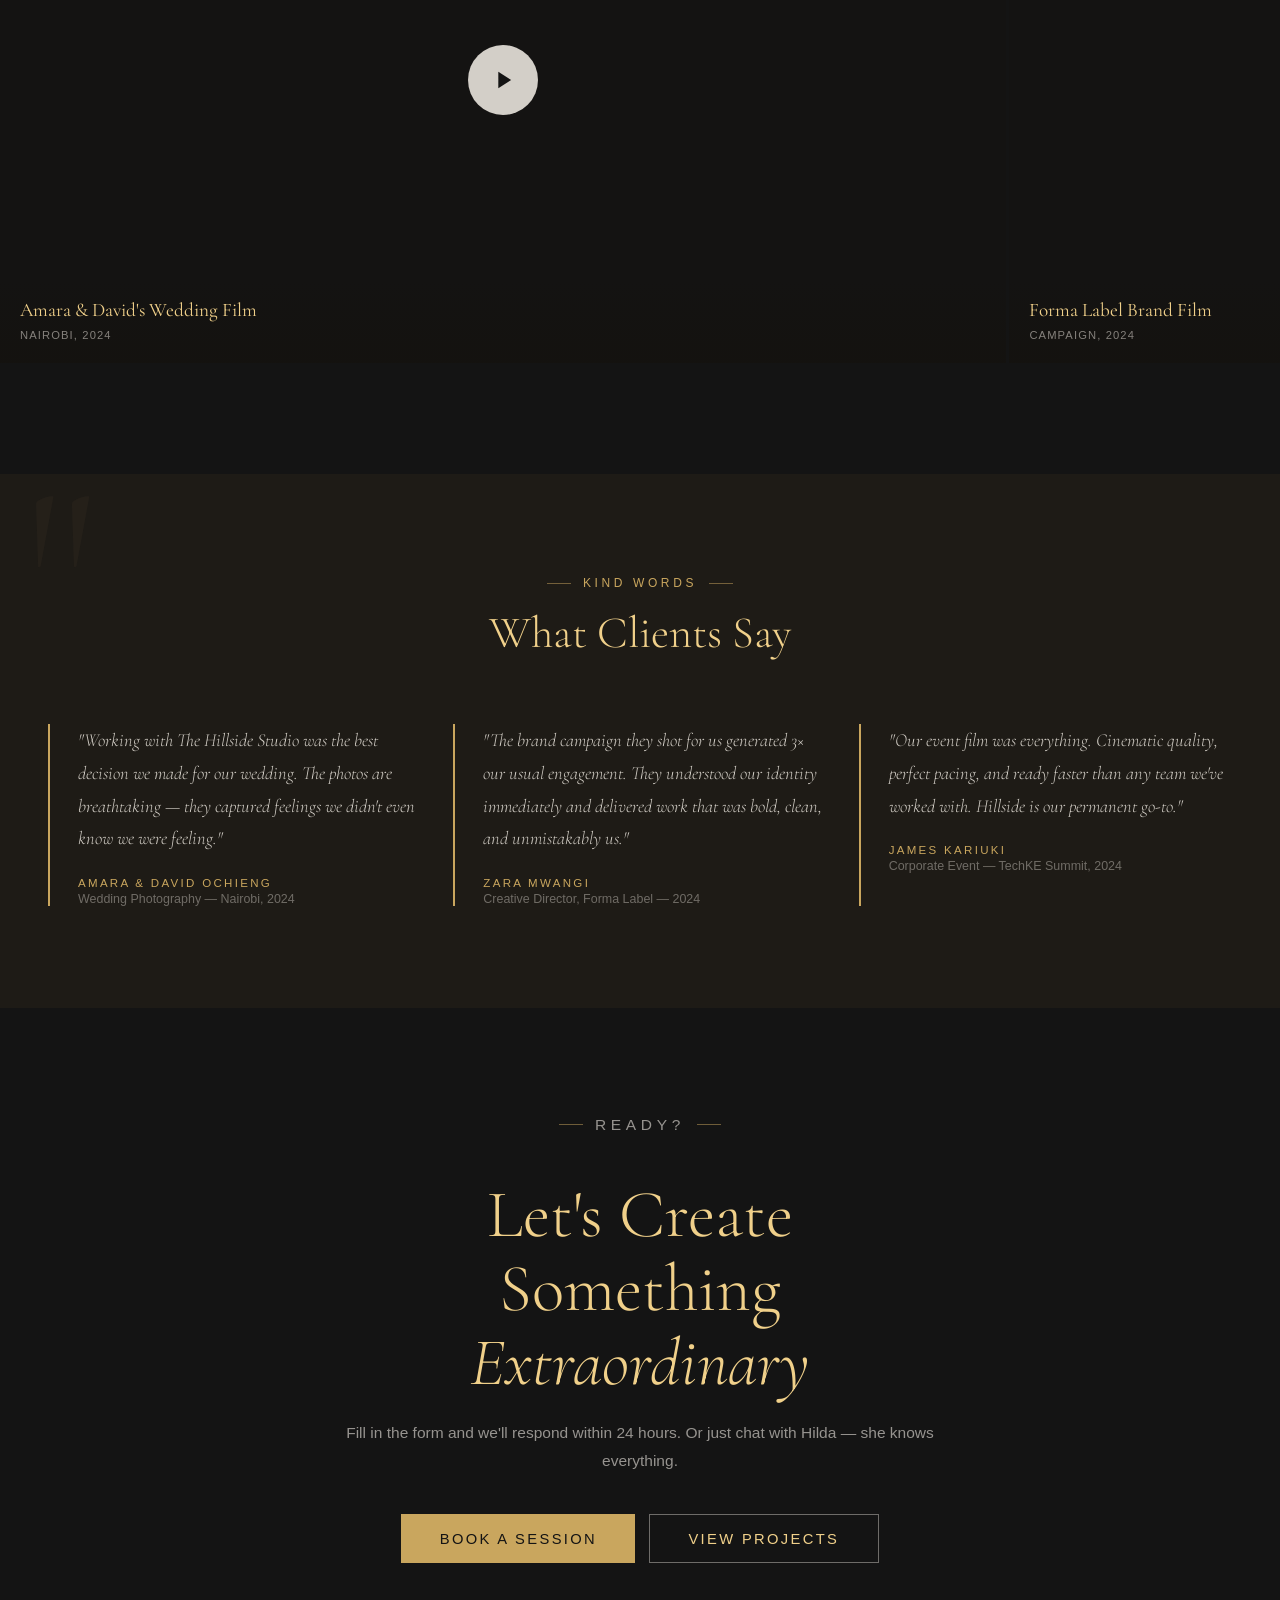
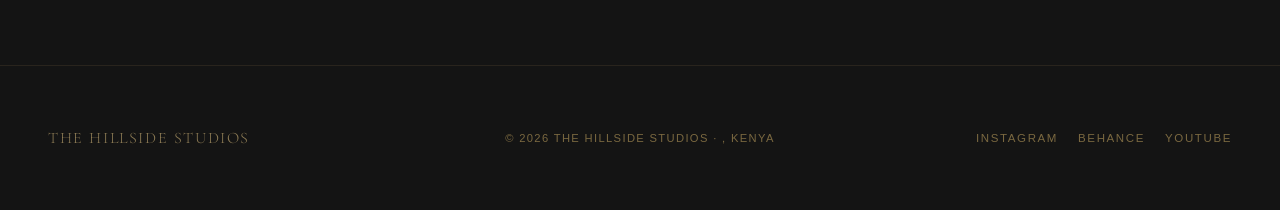
==== commit f7ffe1fe: "Update index.html for branding and navigation changes" ====
--- a/index.html
+++ b/index.html
@@ -3,10 +3,10 @@
 <head>
 <meta charset="UTF-8"/>
 <meta name="viewport" content="width=device-width, initial-scale=1.0"/>
-<title>The Hillside Studio — Photography & Videography Kenya</title>
+<title>The Hillside Studios — Photography & Videography Kenya</title>
 <link rel="preconnect" href="https://fonts.googleapis.com"/>
 <link rel="preconnect" href="https://fonts.gstatic.com" crossorigin/>
-<link href="https://fonts.googleapis.com/css2?family=Cinzel:wght@400;500;600;700&family=Montserrat:ital,wght@0,300;0,400;0,500;0,600;1,300;1,400&display=swap" rel="stylesheet"/>
+<link href="https://fonts.googleapis.com/css2?family=Cormorant+Garamond:ital,wght@0,300;0,400;1,300;1,400&family=Barlow:wght@300;400;500&family=Barlow+Condensed:wght@300;400;500;600&display=swap" rel="stylesheet"/>
 <link rel="stylesheet" href="shared.css"/>
 <style>
 /* ── HERO ── */
@@ -14,18 +14,10 @@
   position:relative; height:100svh; min-height:600px;
   display:flex; align-items:flex-end; overflow:hidden;
 }
-/* Always-dark strip at top for nav legibility */
-.hero::after {
-  content:'';
-  position:absolute; top:0; left:0; right:0;
-  height:120px;
-  background:linear-gradient(to bottom, rgba(0,0,0,0.65) 0%, transparent 100%);
-  z-index:1; pointer-events:none;
-}
 .hero-bg {
   position:absolute; inset:0;
   background:
-    linear-gradient(to bottom, rgba(10,10,10,0.55) 0%, rgba(10,10,10,0.1) 40%, rgba(10,10,10,0.92) 100%),
+    linear-gradient(to bottom, rgba(28,26,23,0.15) 0%, rgba(28,26,23,0) 35%, rgba(28,26,23,0.92) 100%),
     url('https://images.unsplash.com/photo-1516035069371-29a1b244cc32?w=1600&q=80') center/cover no-repeat;
   animation:heroZoom 20s ease-in-out infinite alternate;
 }
@@ -117,12 +109,38 @@
   -webkit-overflow-scrolling:touch;
 }
 .p-scroll::-webkit-scrollbar { display:none; }
-.p-item { flex:0 0 clamp(82%,32vw,calc(33.33% - 2px)); min-width:260px; aspect-ratio:3/2; overflow:hidden; scroll-snap-align:start; position:relative; }
+.p-item { flex:0 0 clamp(78%,30vw,calc(33.33% - 2px)); min-width:240px; aspect-ratio:4/5; overflow:hidden; scroll-snap-align:start; position:relative; }
 .p-img { width:100%; height:100%; background-size:cover; background-position:center; transition:transform 0.55s cubic-bezier(0.25,0.1,0.25,1); }
 .p-item:hover .p-img { transform:scale(1.05); }
 .p-cap { position:absolute; bottom:0; left:0; right:0; padding:1.25rem; background:linear-gradient(to top,rgba(20,18,15,0.88),transparent); transform:translateY(6px); opacity:0; transition:opacity 0.3s, transform 0.3s; }
 .p-item:hover .p-cap { opacity:1; transform:translateY(0); }
 .p-cap span { font-family:var(--font-cond); font-size:0.7rem; letter-spacing:0.2em; text-transform:uppercase; color:var(--accent-light); }
+
+/* ── VIDEO STRIP ── */
+.video-strip { padding:clamp(4rem,8vw,8rem) 0; }
+.v-scroll {
+  display:flex; gap:3px; overflow-x:auto;
+  padding:0 clamp(1.5rem,5vw,3rem) 0.5rem;
+  scrollbar-width:none; scroll-snap-type:x mandatory;
+  -webkit-overflow-scrolling:touch;
+}
+.v-scroll::-webkit-scrollbar { display:none; }
+.v-item {
+  flex:0 0 clamp(85%, 45vw, 520px);
+  min-width:300px; aspect-ratio:16/9;
+  scroll-snap-align:start; position:relative;
+  display:block; text-decoration:none; overflow:hidden;
+}
+.v-thumb { width:100%; height:100%; background-size:cover; background-position:center; transition:transform 0.55s cubic-bezier(0.25,0.1,0.25,1); }
+.v-item:hover .v-thumb { transform:scale(1.05); }
+.v-overlay { position:absolute; inset:0; background:rgba(20,18,15,0.3); display:flex; align-items:center; justify-content:center; transition:background 0.3s; }
+.v-item:hover .v-overlay { background:rgba(20,18,15,0.5); }
+.play-icon { width:clamp(50px,8vw,70px); height:clamp(50px,8vw,70px); background:rgba(245,240,232,0.85); border-radius:50%; display:flex; align-items:center; justify-content:center; transition:transform 0.3s; }
+.play-icon svg { fill:var(--charcoal); width:40%; height:40%; }
+.v-item:hover .play-icon { transform:scale(1.1); background:var(--cream); }
+.v-cap { position:absolute; bottom:0; left:0; right:0; padding:1.25rem; background:linear-gradient(to top,rgba(20,18,15,0.88),transparent); }
+.v-cap h3 { font-family:var(--font-serif); font-size:clamp(1rem,2vw,1.2rem); font-weight:400; color:var(--cream); line-height:1.2; margin-bottom:0.2rem; }
+.v-cap span { font-family:var(--font-cond); font-size:0.7rem; letter-spacing:0.1em; text-transform:uppercase; color:rgba(245,240,232,0.5); }
 
 /* ── TESTIMONIALS ── */
 .testimonials { background:var(--dark-brown); padding:clamp(4rem,8vw,8rem) clamp(1.5rem,5vw,3rem); position:relative; overflow:hidden; }
@@ -144,46 +162,6 @@
 .cta-content p { font-size:clamp(0.9rem,1.8vw,0.97rem); color:rgba(245,240,232,0.58); margin-bottom:2.5rem; line-height:1.78; }
 .cta-btns { display:flex; gap:0.85rem; justify-content:center; flex-wrap:wrap; }
 
-
-/* ── CINEMATIC STRIP ── */
-.cinematic-strip { padding:clamp(3rem,6vw,6rem) clamp(1.5rem,5vw,3rem); max-width:1320px; margin:0 auto; }
-.cs-header { display:flex; justify-content:space-between; align-items:flex-end; margin-bottom:clamp(1.5rem,3vw,2.5rem); flex-wrap:wrap; gap:1rem; }
-.cs-header h2 { font-family:var(--font-serif); font-size:clamp(1.8rem,3.5vw,2.8rem); font-weight:300; }
-.cs-header h2 em { color:var(--accent-light); font-style:italic; }
-.cs-header a { font-family:var(--font-cond); font-size:0.8rem; letter-spacing:0.18em; text-transform:uppercase; color:var(--accent); text-decoration:none; transition:color .25s; white-space:nowrap; }
-.cs-header a:hover { color:var(--accent-light); }
-.cs-grid { display:grid; grid-template-columns:1.65fr 1fr; gap:3px; height:420px; }
-.cs-col { display:grid; grid-template-rows:1fr 1fr; gap:3px; }
-.cs-item { position:relative; overflow:hidden; cursor:pointer; }
-.cs-bg { position:absolute; inset:0; background-size:cover; background-position:center; transition:transform .65s cubic-bezier(.25,.1,.25,1); }
-.cs-item:hover .cs-bg { transform:scale(1.06); }
-.cs-overlay { position:absolute; inset:0; background:linear-gradient(to top, rgba(20,20,20,.88) 0%, rgba(20,20,20,.1) 55%); transition:background .35s; }
-.cs-item:hover .cs-overlay { background:linear-gradient(to top, rgba(20,20,20,.95) 0%, rgba(20,20,20,.25) 55%); }
-.cs-play {
-  position:absolute; top:50%; left:50%; transform:translate(-50%,-50%);
-  width:52px; height:52px; border-radius:50%;
-  background:rgba(201,166,94,0.2); border:2px solid rgba(201,166,94,0.6);
-  display:flex; align-items:center; justify-content:center;
-  transition:background .3s, transform .3s, border-color .3s;
-}
-.cs-small .cs-play { width:40px; height:40px; }
-.cs-item:hover .cs-play { background:rgba(201,166,94,0.35); border-color:var(--accent); transform:translate(-50%,-50%) scale(1.08); }
-.cs-caption { position:absolute; bottom:0; left:0; right:0; padding:1.25rem 1.5rem; }
-.cs-tag { font-family:var(--font-cond); font-size:.65rem; letter-spacing:.25em; text-transform:uppercase; color:var(--accent); display:block; margin-bottom:.3rem; }
-.cs-caption strong { font-family:var(--font-serif); font-size:clamp(1rem,2vw,1.25rem); font-weight:300; color:var(--cream); }
-.cs-small .cs-caption { padding:.9rem 1.1rem; }
-.cs-small .cs-caption strong { font-size:clamp(.85rem,1.5vw,1rem); }
-@media(max-width:768px) {
-  .cs-grid { grid-template-columns:1fr; height:auto; }
-  .cs-large { aspect-ratio:16/9; }
-  .cs-col { grid-template-columns:1fr 1fr; grid-template-rows:auto; }
-  .cs-small { aspect-ratio:4/3; }
-}
-@media(max-width:480px) {
-  .cs-col { grid-template-columns:1fr; }
-  .cs-small { aspect-ratio:16/9; }
-}
-
 /* ── MOBILE OVERRIDES ── */
 @media (max-width: 768px) {
   .about-strip { grid-template-columns:1fr; gap:2rem; }
@@ -205,28 +183,27 @@
 <body>
 
 <nav id="navbar">
-  <a href="index.html" class="nav-logo" aria-label="The Hillside Studios">
-    <img src="assets/logo.png" alt="The Hillside Studios" onerror="this.style.display='none';this.nextElementSibling.style.display='flex'"/>
-    <span class="logo-text" style="display:none">The <span>Hillside</span> Studio</span>
-  </a>
+  <a href="index.html" class="nav-logo">The <span>Hillside</span> Studios</a>
   <ul class="nav-links">
     <li><a href="index.html" class="active" data-i18n="nav_home">Home</a></li>
-    <li><a href="pages/services.html" data-i18n="nav_services">Services</a></li>
-    <li><a href="pages/portfolio.html">Portfolio</a></li>
-    <li><a href="pages/about.html">About</a></li>
-    <li><a href="pages/pricing.html">Pricing</a></li>
+    <li><a href="services.html" data-i18n="nav_services">Services</a></li>
+    <li><a href="projects.html" data-i18n="nav_projects">Projects</a></li>
+    <li><a href="portfolio.html">Portfolio</a></li>
+    <li><a href="about.html">About</a></li>
+    <li><a href="pricing.html">Pricing</a></li>
   </ul>
-  <a href="pages/contact.html" class="nav-cta" data-i18n="nav_book">Book a Session</a>
+  <a href="contact.html" class="nav-cta" data-i18n="nav_book">Book a Session</a>
   <button class="lang-toggle" aria-label="Toggle language">SW</button>
   <button class="hamburger" id="hamburger" aria-label="Open menu"><span></span><span></span><span></span></button>
 </nav>
 <div class="mobile-menu" id="mobileMenu">
   <a href="index.html">Home</a>
-  <a href="pages/services.html">Services</a>
-  <a href="pages/portfolio.html">Portfolio</a>
-  <a href="pages/about.html">About</a>
-  <a href="pages/pricing.html">Pricing</a>
-  <a href="pages/contact.html" class="mob-cta" data-i18n="mob_book">Book a Session</a>
+  <a href="services.html">Services</a>
+  <a href="projects.html">Projects</a>
+  <a href="portfolio.html">Portfolio</a>
+  <a href="about.html">About</a>
+  <a href="pricing.html">Pricing</a>
+  <a href="contact.html" class="mob-cta" data-i18n="mob_book">Book a Session</a>
   <button class="lang-toggle" aria-label="Toggle language">SW</button>
 </div>
 
@@ -234,12 +211,12 @@
 <section class="hero">
   <div class="hero-bg"></div>
   <div class="hero-content">
-    <div class="hero-tag">Photography &amp; Videography · Ruiru, Kenya</div>
-    <h1>Where Light<br>Becomes <em>Story</em></h1>
+    <div class="hero-tag">Photography &amp; Videography · Nairobi, Kenya</div>
+    <h1>Where Light<br>Becomes a <em>Story</em></h1>
     <p class="hero-sub">Elevated visual storytelling for brands, couples, and moments that deserve to be remembered forever.</p>
     <div class="hero-btns">
-      <a href="pages/portfolio.html" class="btn-primary">Explore the Work</a>
-      <a href="pages/contact.html" class="btn-outline">Book a Session</a>
+      <a href="portfolio.html" class="btn-primary">Explore the Work</a>
+      <a href="contact.html" class="btn-outline">Book a Session</a>
     </div>
   </div>
   <div class="scroll-hint"><div class="scroll-line"></div>Scroll</div>
@@ -259,27 +236,27 @@
   <div class="about-text">
     <p class="section-label reveal" style="justify-content:flex-start">Our Story</p>
     <h2 class="reveal reveal-delay-1">Crafted With <em>Intention,</em><br>Told With Heart</h2>
-    <p class="reveal reveal-delay-2">The Hillside Studio was born from a single belief — that every image should feel as alive as the moment it captures. Nestled in Ruiru, our studio is a sanctuary for creatives, couples, and brands who want work that moves people.</p>
-    <p class="reveal reveal-delay-2">We combine a meticulous eye with a relaxed approach, so you're always at ease in front of the lens.</p>
-    <div style="margin-top:2rem" class="reveal reveal-delay-3"><a href="pages/about.html" class="btn-outline">Our Story →</a></div>
-    <div class="signature reveal reveal-delay-3">— The Hillside Team</div>
+    <p class="reveal reveal-delay-2" data-i18n="about_p1">The Hillside Studios was born from a single belief — that every image should feel as alive as the moment it captures. Nestled in Ruiru, our studio is a sanctuary for creatives, couples, and brands who want work that moves people.</p>
+    <p class="reveal reveal-delay-2" data-i18n="about_p2">We combine a meticulous eye with a relaxed approach, so you're always at ease in front of the lens.</p>
+    <div style="margin-top:2rem" class="reveal reveal-delay-3"><a href="about.html" class="btn-outline" data-i18n="btn_story">Our Story →</a></div>
+    <div class="signature reveal reveal-delay-3">— The Hillside Studios Team</div>
   </div>
 </section>
 
 <!-- SERVICES -->
 <section class="services-preview">
   <div class="sp-header">
-    <p class="section-label reveal">What We Offer</p>
-    <h2 class="reveal reveal-delay-1">Every Story<br>Deserves a Visual</h2>
-    <p class="reveal reveal-delay-2">From weddings to campaigns — we do it all with the same standard of excellence.</p>
+    <p class="section-label reveal" data-i18n="offers_label">What We Offer</p>
+    <h2 class="reveal reveal-delay-1" data-i18n="offers_h2">Every Story<br>Deserves a Visual</h2>
+    <p class="reveal reveal-delay-2" data-i18n="offers_p">From weddings to campaigns — we do it all with the same standard of excellence.</p>
   </div>
   <div class="services-grid">
-    <div class="service-card reveal"><div class="sc-bg" style="background-image:url('https://images.unsplash.com/photo-1537633552985-df8429e8048b?w=800&q=80')"></div><div class="sc-overlay"></div><div class="sc-content"><div class="sc-tag">01 — Photography</div><h3>Wedding &amp;<br>Portraits</h3><p class="sc-desc">Timeless images that honour the emotion and beauty of your most important days.</p><a href="pages/services.html" class="sc-link">Learn More</a></div></div>
-    <div class="service-card reveal reveal-delay-1"><div class="sc-bg" style="background-image:url('https://images.unsplash.com/photo-1579038773867-044c48829161?w=800&q=80')"></div><div class="sc-overlay"></div><div class="sc-content"><div class="sc-tag">02 — Videography</div><h3>Cinematic<br>Films</h3><p class="sc-desc">Wedding films and brand stories crafted with cinematic precision and intention.</p><a href="pages/services.html" class="sc-link">Learn More</a></div></div>
-    <div class="service-card reveal reveal-delay-2"><div class="sc-bg" style="background-image:url('https://images.unsplash.com/photo-1558618666-fcd25c85cd64?w=800&q=80')"></div><div class="sc-overlay"></div><div class="sc-content"><div class="sc-tag">03 — Commercial</div><h3>Brand &amp;<br>Product</h3><p class="sc-desc">High-impact visual content for brands that want to command attention.</p><a href="pages/services.html" class="sc-link">Learn More</a></div></div>
-    <div class="service-card reveal reveal-delay-3"><div class="sc-bg" style="background-image:url('https://images.unsplash.com/photo-1606216794074-735e91aa2c92?w=800&q=80')"></div><div class="sc-overlay"></div><div class="sc-content"><div class="sc-tag">04 — Events</div><h3>Corporate &amp;<br>Events</h3><p class="sc-desc">Fast, professional coverage of corporate events, conferences, and launches.</p><a href="pages/services.html" class="sc-link">Learn More</a></div></div>
-  </div>
-  <div class="sp-footer reveal"><a href="pages/services.html" class="btn-outline">View All Services</a></div>
+    <div class="service-card reveal"><div class="sc-bg" style="background-image:url('https://images.unsplash.com/photo-1537633552985-df8429e8048b?w=800&q=80')"></div><div class="sc-overlay"></div><div class="sc-content"><div class="sc-tag">01 — Photography</div><h3>Wedding &amp;<br>Portraits</h3><p class="sc-desc">Timeless images that honour the emotion and beauty of your most important days.</p><a href="services.html" class="sc-link">Learn More</a></div></div>
+    <div class="service-card reveal reveal-delay-1"><div class="sc-bg" style="background-image:url('https://i.pinimg.com/736x/6d/25/ba/6d25ba67856e1cc0c55301c1f0a60b95.jpg')"></div><div class="sc-overlay"></div><div class="sc-content"><div class="sc-tag">02 — Videography</div><h3>Cinematic<br>Films</h3><p class="sc-desc">Wedding films and brand stories crafted with cinematic precision and intention.</p><a href="services.html" class="sc-link">Learn More</a></div></div>
+    <div class="service-card reveal reveal-delay-2"><div class="sc-bg" style="background-image:url('https://i.pinimg.com/736x/b2/ed/a6/b2eda61e56a09ff8ea27f73b38638dcc.jpg')"></div><div class="sc-overlay"></div><div class="sc-content"><div class="sc-tag">03 — Commercial</div><h3>Brand &amp;<br>Product</h3><p class="sc-desc">High-impact visual content for brands that want to command attention.</p><a href="services.html" class="sc-link">Learn More</a></div></div>
+    <div class="service-card reveal reveal-delay-3"><div class="sc-bg" style="background-image:url('https://images.unsplash.com/photo-1606216794074-735e91aa2c92?w=800&q=80')"></div><div class="sc-overlay"></div><div class="sc-content"><div class="sc-tag">04 — Events</div><h3>Corporate &amp;<br>Events</h3><p class="sc-desc">Fast, professional coverage of corporate events, conferences, and launches.</p><a href="services.html" class="sc-link">Learn More</a></div></div>
+  </div>
+  <div class="sp-footer reveal"><a href="services.html" class="btn-outline" data-i18n="btn_services">View All Services</a></div>
 </section>
 
 <!-- PORTFOLIO -->
@@ -287,9 +264,9 @@
   <div class="ps-header reveal">
     <div>
       <p class="section-label" style="justify-content:flex-start;margin-bottom:0.4rem">Recent Work</p>
-      <h2>Selected Projects</h2>
-    </div>
-    <a href="pages/portfolio.html">View Full Portfolio →</a>
+      <h2 data-i18n="work_h2">Selected Projects</h2>
+    </div>
+    <a href="portfolio.html" data-i18n="btn_portfolio">View Full Portfolio →</a>
   </div>
   <div class="p-scroll">
     <div class="p-item reveal"><div class="p-img" style="background-image:url('https://images.unsplash.com/photo-1511285560929-80b456fea0bc?w=800&q=80')"></div><div class="p-cap"><span>Wedding — Nairobi 2024</span></div></div>
@@ -300,52 +277,37 @@
   </div>
 </section>
 
-
-<!-- CINEMATIC FILMS -->
-<section class="cinematic-strip">
-  <div class="cs-header reveal">
+<!-- FEATURED FILMS -->
+<section class="video-strip">
+  <div class="ps-header reveal">
     <div>
-      <p class="section-label" style="justify-content:flex-start;margin-bottom:0.4rem">Film Reel</p>
-      <h2>Cinematic <em>Stories</em></h2>
-    </div>
-    <a href="pages/services.html">View All Films →</a>
-  </div>
-  <div class="cs-grid">
-    <div class="cs-item cs-large reveal">
-      <div class="cs-bg" style="background-image:url('https://images.unsplash.com/photo-1511285560929-80b456fea0bc?w=1200&q=80')"></div>
-      <div class="cs-overlay"></div>
-      <div class="cs-play"><svg viewBox="0 0 24 24" fill="white" width="32" height="32"><path d="M8 5v14l11-7z"/></svg></div>
-      <div class="cs-caption">
-        <span class="cs-tag">Wedding Film</span>
-        <strong>Amara &amp; David — Wedding Day</strong>
-      </div>
-    </div>
-    <div class="cs-col">
-      <div class="cs-item cs-small reveal reveal-delay-1">
-        <div class="cs-bg" style="background-image:url('https://images.unsplash.com/photo-1558618666-fcd25c85cd64?w=800&q=80')"></div>
-        <div class="cs-overlay"></div>
-        <div class="cs-play"><svg viewBox="0 0 24 24" fill="white" width="24" height="24"><path d="M8 5v14l11-7z"/></svg></div>
-        <div class="cs-caption">
-          <span class="cs-tag">Brand Film</span>
-          <strong>Forma Label Brand Story</strong>
-        </div>
-      </div>
-      <div class="cs-item cs-small reveal reveal-delay-2">
-        <div class="cs-bg" style="background-image:url('https://images.unsplash.com/photo-1606216794074-735e91aa2c92?w=800&q=80')"></div>
-        <div class="cs-overlay"></div>
-        <div class="cs-play"><svg viewBox="0 0 24 24" fill="white" width="24" height="24"><path d="M8 5v14l11-7z"/></svg></div>
-        <div class="cs-caption">
-          <span class="cs-tag">Event Film</span>
-          <strong>TechKE Summit Highlights</strong>
-        </div>
-      </div>
-    </div>
+      <p class="section-label" style="justify-content:flex-start;margin-bottom:0.4rem">Recent Films</p>
+      <h2>Cinematic Stories</h2>
+    </div>
+    <a href="portfolio.html#video">View All Films →</a>
+  </div>
+  <div class="v-scroll">
+    <a href="#" class="v-item reveal">
+      <div class="v-thumb" style="background-image:url('https://images.unsplash.com/photo-1500051638674-ff996a0ec29e?w=1600&q=80')"></div>
+      <div class="v-overlay"><div class="play-icon"><svg viewBox="0 0 24 24"><path d="M8 5v14l11-7z"/></svg></div></div>
+      <div class="v-cap"><h3>Amara & David's Wedding Film</h3><span>Nairobi, 2024</span></div>
+    </a>
+    <a href="#" class="v-item reveal reveal-delay-1">
+      <div class="v-thumb" style="background-image:url('https://images.unsplash.com/photo-1579038773867-044c48829161?w=1600&q=80')"></div>
+      <div class="v-overlay"><div class="play-icon"><svg viewBox="0 0 24 24"><path d="M8 5v14l11-7z"/></svg></div></div>
+      <div class="v-cap"><h3>Forma Label Brand Film</h3><span>Campaign, 2024</span></div>
+    </a>
+    <a href="#" class="v-item reveal reveal-delay-2">
+      <div class="v-thumb" style="background-image:url('https://images.unsplash.com/photo-1492691527719-9d1e07e534b4?w=1600&q=80')"></div>
+      <div class="v-overlay"><div class="play-icon"><svg viewBox="0 0 24 24"><path d="M8 5v14l11-7z"/></svg></div></div>
+      <div class="v-cap"><h3>Zara & Mwangi Engagement</h3><span>Cinematic Short, 2024</span></div>
+    </a>
   </div>
 </section>
 
 <!-- TESTIMONIALS -->
 <section class="testimonials">
-  <div class="t-header"><p class="section-label reveal">Kind Words</p><h2 class="reveal reveal-delay-1">What Clients Say</h2></div>
+  <div class="t-header"><p class="section-label reveal" data-i18n="words_label">Kind Words</p><h2 class="reveal reveal-delay-1" data-i18n="words_h2">What Clients Say</h2></div>
   <div class="t-track">
     <div class="t-item reveal"><p class="t-quote">"Working with The Hillside Studio was the best decision we made for our wedding. The photos are breathtaking — they captured feelings we didn't even know we were feeling."</p><div class="t-author">Amara &amp; David Ochieng</div><div class="t-role">Wedding Photography — Nairobi, 2024</div></div>
     <div class="t-item reveal reveal-delay-1"><p class="t-quote">"The brand campaign they shot for us generated 3× our usual engagement. They understood our identity immediately and delivered work that was bold, clean, and unmistakably us."</p><div class="t-author">Zara Mwangi</div><div class="t-role">Creative Director, Forma Label — 2024</div></div>
@@ -357,19 +319,19 @@
 <section class="cta-banner">
   <div class="cta-bg"></div>
   <div class="cta-content">
-    <p class="section-label reveal">Ready?</p>
-    <h2 class="reveal reveal-delay-1">Let's Create<br>Something <em>Extraordinary</em></h2>
-    <p class="reveal reveal-delay-2">Fill in the form and we'll respond within 24 hours. Or just chat with Hilda — she knows everything.</p>
+    <p class="section-label reveal" data-i18n="ready_label">Ready?</p>
+    <h2 class="reveal reveal-delay-1">Let's Create<br>Something <em data-i18n="ready_h2em">Extraordinary</em></h2>
+    <p class="reveal reveal-delay-2" data-i18n="ready_p">Fill in the form and we'll respond within 24 hours. Or just chat with Hilda — she knows everything.</p>
     <div class="cta-btns reveal reveal-delay-3">
-      <a href="pages/contact.html" class="btn-primary">Book a Session</a>
-      <a href="pages/pricing.html" class="btn-outline">View Pricing</a>
+      <a href="contact.html" class="btn-primary" data-i18n="btn_book">Book a Session</a>
+      <a href="projects.html" class="btn-outline">View Projects</a>
     </div>
   </div>
 </section>
 
 <footer class="site-footer">
-  <div class="footer-logo" style="font-family:'Cinzel',serif;letter-spacing:0.15em;color:var(--accent-light);opacity:1">THE HILLSIDE <span style="color:var(--accent)">STUDIOS</span></div>
-  <div class="footer-copy">© 2025 The Hillside Studio · Ruiru, Kenya</div>
+  <div class="footer-logo">The Hillside Studios</div>
+  <div class="footer-copy" data-i18n="footer_copy">© 2026 The Hillside Studios · Ruiru, Kenya</div>
   <div class="footer-social"><a href="#">Instagram</a><a href="#">Behance</a><a href="#">YouTube</a></div>
 </footer>
 
@@ -387,7 +349,7 @@
   <div class="chatbot-header">
     <div class="chat-avatar">H</div>
     <div class="chat-header-info">
-      <div class="chat-header-name">Hilda — Studio Assistant</div>
+      <div class="chat-header-name">Hilda — Studios Assistant</div>
       <div class="chat-header-status">Online now</div>
     </div>
     <button class="chatbot-close" id="chatClose">✕</button>
--- a/shared.css
+++ b/shared.css
@@ -6,16 +6,16 @@
 *, *::before, *::after { box-sizing: border-box; margin: 0; padding: 0; }
 
 :root {
-  --cream: #F5F0E8;
-  --charcoal: #1C1A17;
-  --dark-brown: #2E2A24;
-  --mid: #6B6357;
-  --accent: #B8935A;
-  --accent-light: #D4B483;
-  --accent-dark: #8C6B3A;
-  --font-serif: 'Cormorant Garamond', Georgia, serif;
-  --font-sans: 'Barlow', sans-serif;
-  --font-cond: 'Barlow Condensed', sans-serif;
+  --cream: #F0D08A;
+  --charcoal: #141414;
+  --dark-brown: #1E1B16;
+  --mid: #7A6840;
+  --accent: #C9A65E;
+  --accent-light: #F0D08A;
+  --accent-dark: #A77C30;
+  --font-serif: 'Cinzel', 'Cormorant Garamond', Georgia, serif;
+  --font-sans: 'Montserrat', sans-serif;
+  --font-cond: 'Montserrat', sans-serif;
   /* spacing scale */
   --space-xs: 0.5rem;
   --space-sm: 1rem;
@@ -44,7 +44,7 @@
   transition: background 0.4s ease, padding 0.4s ease, box-shadow 0.4s ease;
 }
 nav.scrolled, nav.solid {
-  background: rgba(22, 20, 17, 0.97);
+  background: rgba(14, 12, 10, 0.98);
   backdrop-filter: blur(16px);
   -webkit-backdrop-filter: blur(16px);
   padding: 0.85rem 2rem;
@@ -53,18 +53,35 @@
 
 /* Logo — bigger, more readable */
 .nav-logo {
-  font-family: var(--font-serif);
-  font-size: 1.25rem;
-  font-weight: 400;
-  letter-spacing: 0.1em;
-  text-transform: uppercase;
-  color: var(--cream);
   text-decoration: none;
-  line-height: 1;
   flex-shrink: 0;
   z-index: 210;
-}
-.nav-logo span { color: var(--accent); }
+  display: flex;
+  align-items: center;
+}
+/* Image logo (when logo image exists) */
+.nav-logo img {
+  height: 52px;
+  width: auto;
+  display: block;
+  transition: opacity 0.25s;
+  filter: drop-shadow(0 1px 6px rgba(201,166,94,0.25));
+}
+.nav-logo:hover img { opacity: 0.88; }
+/* Text fallback (when no image) */
+.nav-logo .logo-text {
+  font-family: var(--font-serif);
+  font-size: 1.15rem;
+  font-weight: 700;
+  letter-spacing: 0.14em;
+  text-transform: uppercase;
+  color: var(--accent-light);
+  line-height: 1;
+}
+.nav-logo .logo-text span { color: var(--accent); }
+/* Scrolled: shrink logo slightly */
+nav.scrolled .nav-logo img,
+nav.solid .nav-logo img { height: 40px; }
 
 /* Desktop links */
 .nav-links {
@@ -74,38 +91,52 @@
 }
 .nav-links a {
   font-family: var(--font-cond);
-  font-size: 0.95rem;
-  letter-spacing: 0.14em;
-  text-transform: uppercase;
-  color: var(--cream);
+  font-size: 1rem;
+  letter-spacing: 0.16em;
+  text-transform: uppercase;
+  color: #ffffff;
   text-decoration: none;
-  padding: 0.5rem 0.85rem;
-  opacity: 0.8;
-  transition: opacity 0.25s, color 0.25s;
+  padding: 0.5rem 0.9rem;
+  opacity: 1;
+  font-weight: 500;
+  text-shadow: 0 1px 6px rgba(0,0,0,0.7);
+  transition: color 0.25s;
   min-height: var(--touch);
   display: flex; align-items: center;
-}
-.nav-links a:hover, .nav-links a.active {
-  opacity: 1;
-  color: var(--accent-light);
-}
+  position: relative;
+}
+.nav-links a::after {
+  content: '';
+  position: absolute; bottom: 6px; left: 0.9rem; right: 0.9rem;
+  height: 1px; background: var(--accent);
+  transform: scaleX(0); transform-origin: left;
+  transition: transform 0.3s ease;
+}
+.nav-links a:hover::after, .nav-links a.active::after { transform: scaleX(1); }
+.nav-links a:hover, .nav-links a.active { color: var(--accent-light); }
 
 /* CTA Button — desktop */
 .nav-cta {
   font-family: var(--font-cond);
-  font-size: 0.88rem;
-  letter-spacing: 0.16em;
-  text-transform: uppercase;
-  color: var(--charcoal);
+  font-size: 0.9rem;
+  letter-spacing: 0.18em;
+  text-transform: uppercase;
+  color: #141414;
   background: var(--accent);
-  padding: 0.7rem 1.6rem;
+  padding: 0.75rem 1.75rem;
   text-decoration: none;
   min-height: var(--touch);
   display: flex; align-items: center;
-  transition: background 0.25s, transform 0.2s;
+  transition: background 0.25s, transform 0.2s, box-shadow 0.25s;
   white-space: nowrap;
-}
-.nav-cta:hover { background: var(--accent-light); transform: translateY(-1px); }
+  font-weight: 600;
+  box-shadow: 0 2px 12px rgba(201,166,94,0.35);
+}
+.nav-cta:hover {
+  background: var(--accent-light);
+  transform: translateY(-2px);
+  box-shadow: 0 4px 20px rgba(201,166,94,0.5);
+}
 
 /* ══ HAMBURGER ══ */
 .hamburger {
@@ -148,7 +179,7 @@
 
 .mobile-menu a {
   font-family: var(--font-serif);
-  font-size: clamp(1.8rem, 7vw, 2.5rem);
+  font-size: clamp(2rem, 8vw, 3rem);
   font-weight: 300;
   color: rgba(245,240,232,0.85);
   text-decoration: none;
@@ -510,8 +541,8 @@
 /* WhatsApp float button */
 .wa-btn {
   position: fixed;
-  bottom: 1.5rem;
-  left: 1.5rem;
+  bottom: 5.5rem;
+  right: 1.5rem;
   z-index: 499;
   width: 52px; height: 52px;
   border-radius: 50%;
@@ -529,7 +560,7 @@
 .wa-btn::before {
   content: attr(data-tooltip);
   position: absolute;
-  left: calc(100% + 10px);
+  right: calc(100% + 10px);
   top: 50%; transform: translateY(-50%);
   background: rgba(22,20,17,0.95);
   color: var(--cream);
@@ -549,16 +580,16 @@
 /* Stack adjustment when both chatbot + wa visible */
 .chatbot-bubble { bottom: 1.5rem; }
 @media (max-width: 600px) {
-  .wa-btn { bottom: 1.25rem; left: 1.25rem; width: 48px; height: 48px; }
+  .wa-btn { bottom: 4.8rem; right: 1.25rem; width: 48px; height: 48px; }
   .wa-btn::before { display: none; }
   .chatbot-bubble { bottom: 1.25rem; right: 1.25rem; }
 }
 
 /* Language toggle button */
 .lang-toggle {
-  background: rgba(184,147,90,0.15);
-  border: 1px solid rgba(184,147,90,0.35);
-  color: var(--accent-light);
+  background: rgba(201,166,94,0.18);
+  border: 1px solid rgba(201,166,94,0.5);
+  color: #ffffff;
   font-family: var(--font-cond);
   font-size: 0.72rem;
   letter-spacing: 0.18em;
@@ -651,4 +682,4 @@
   min-height: 44px;
 }
 .success-wa:hover { background: rgba(37,211,102,0.1); border-color: #25D366; }
-.success-actions { display: flex; gap: 0.75rem; justify-content: center; flex-wrap: wrap; }+.success-actions { display: flex; gap: 0.75rem; justify-content: center; flex-wrap: wrap; }
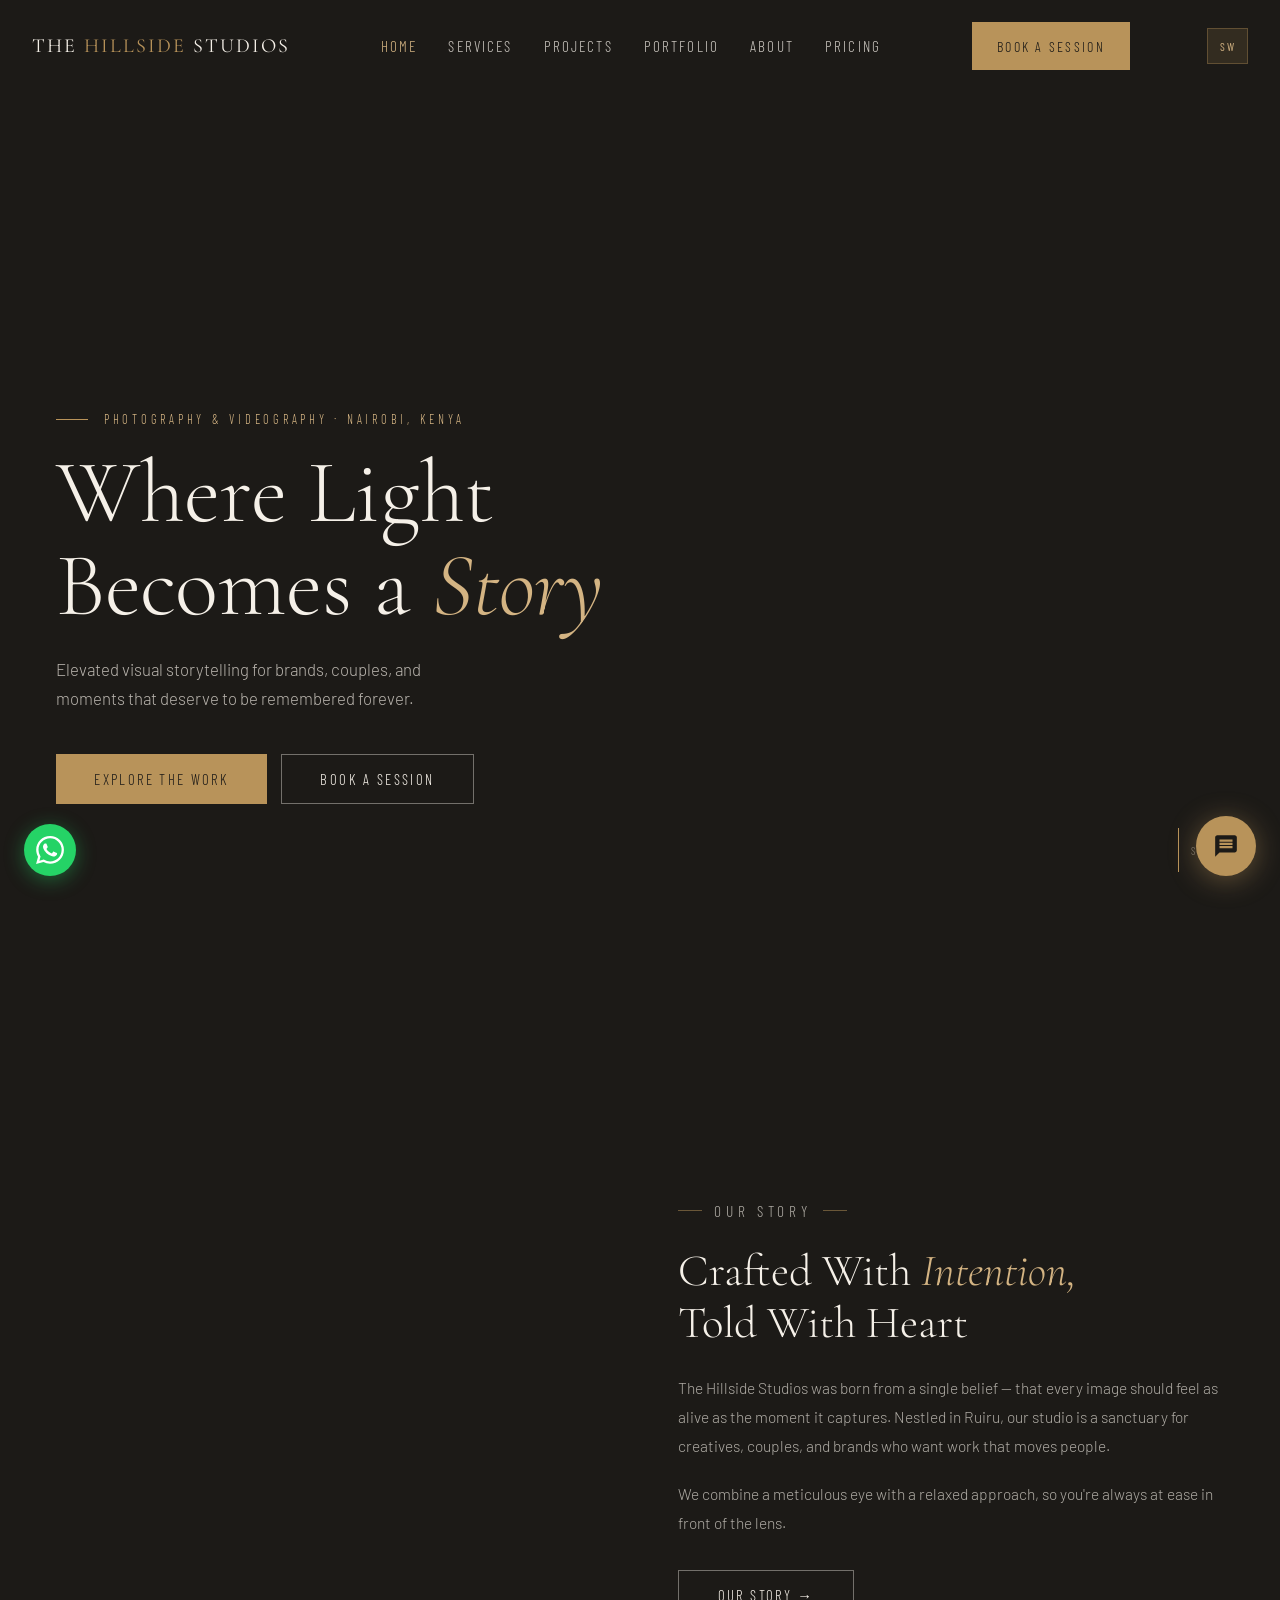
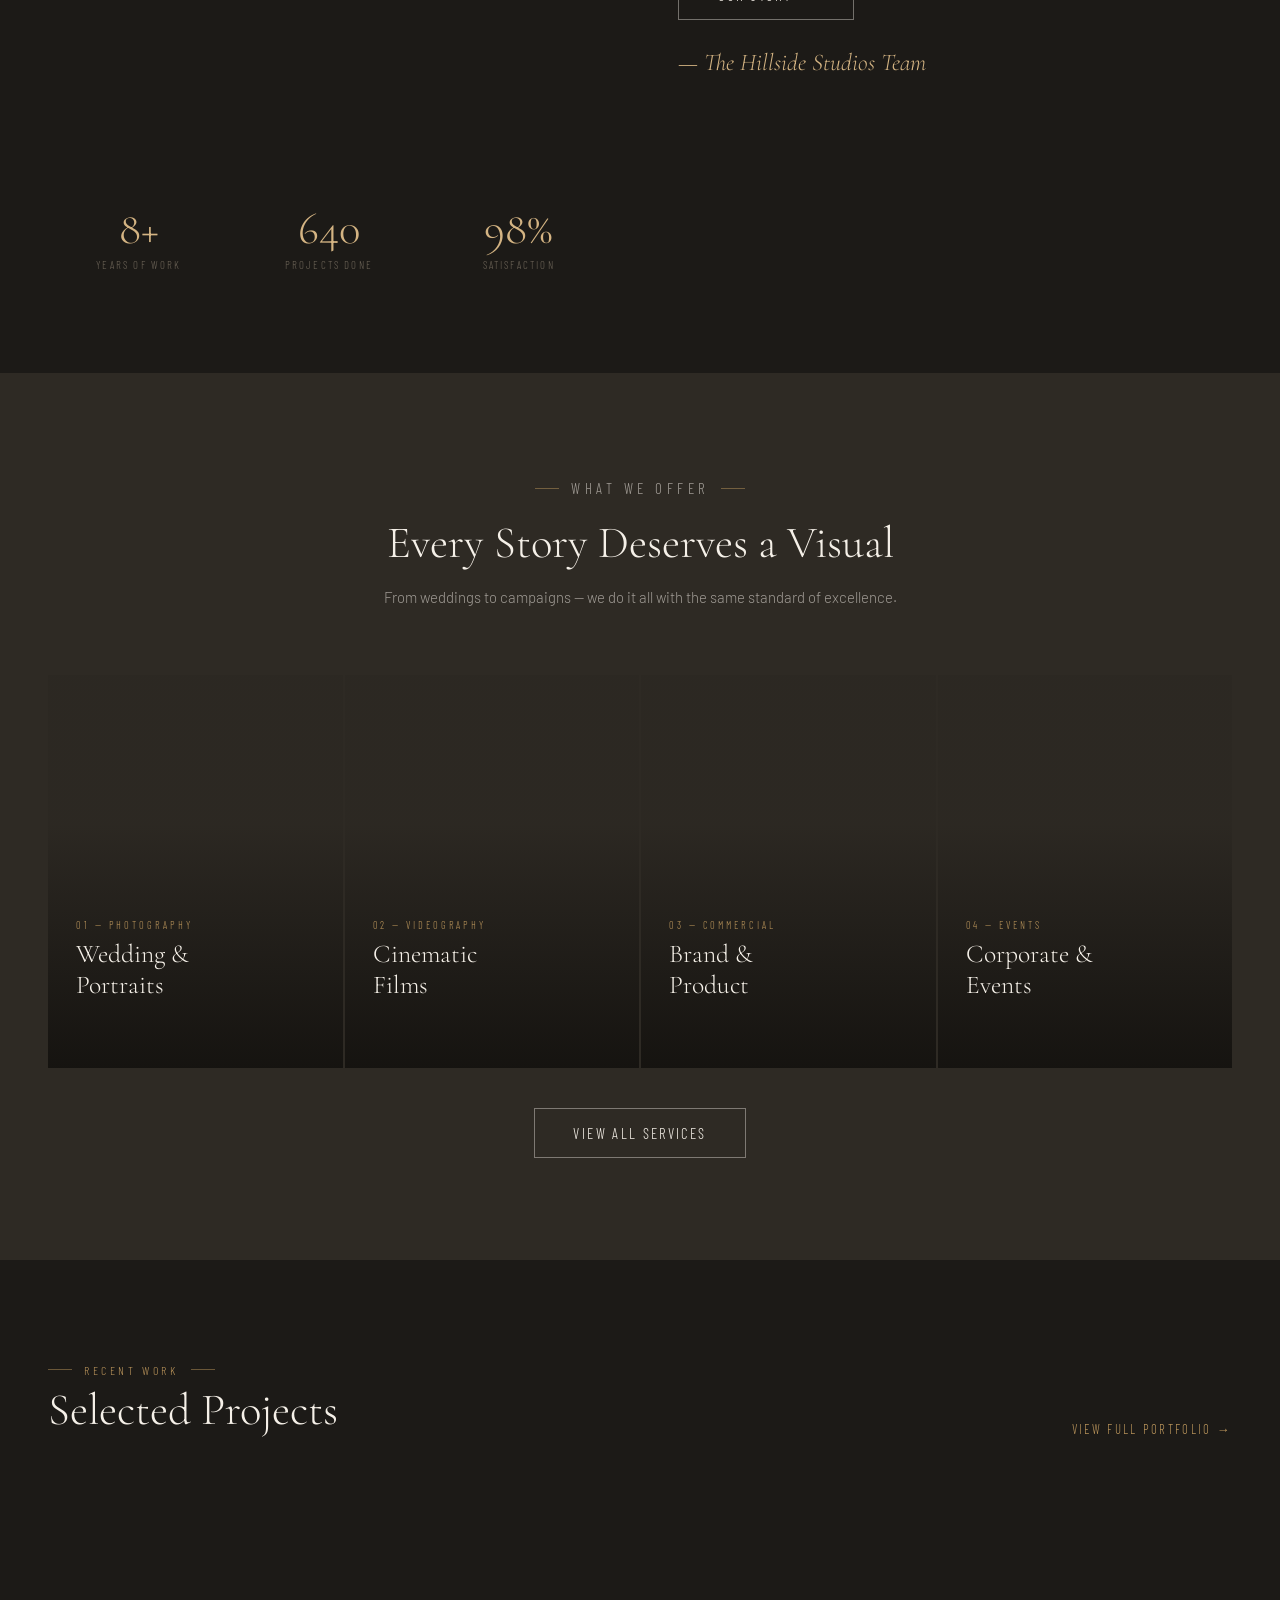
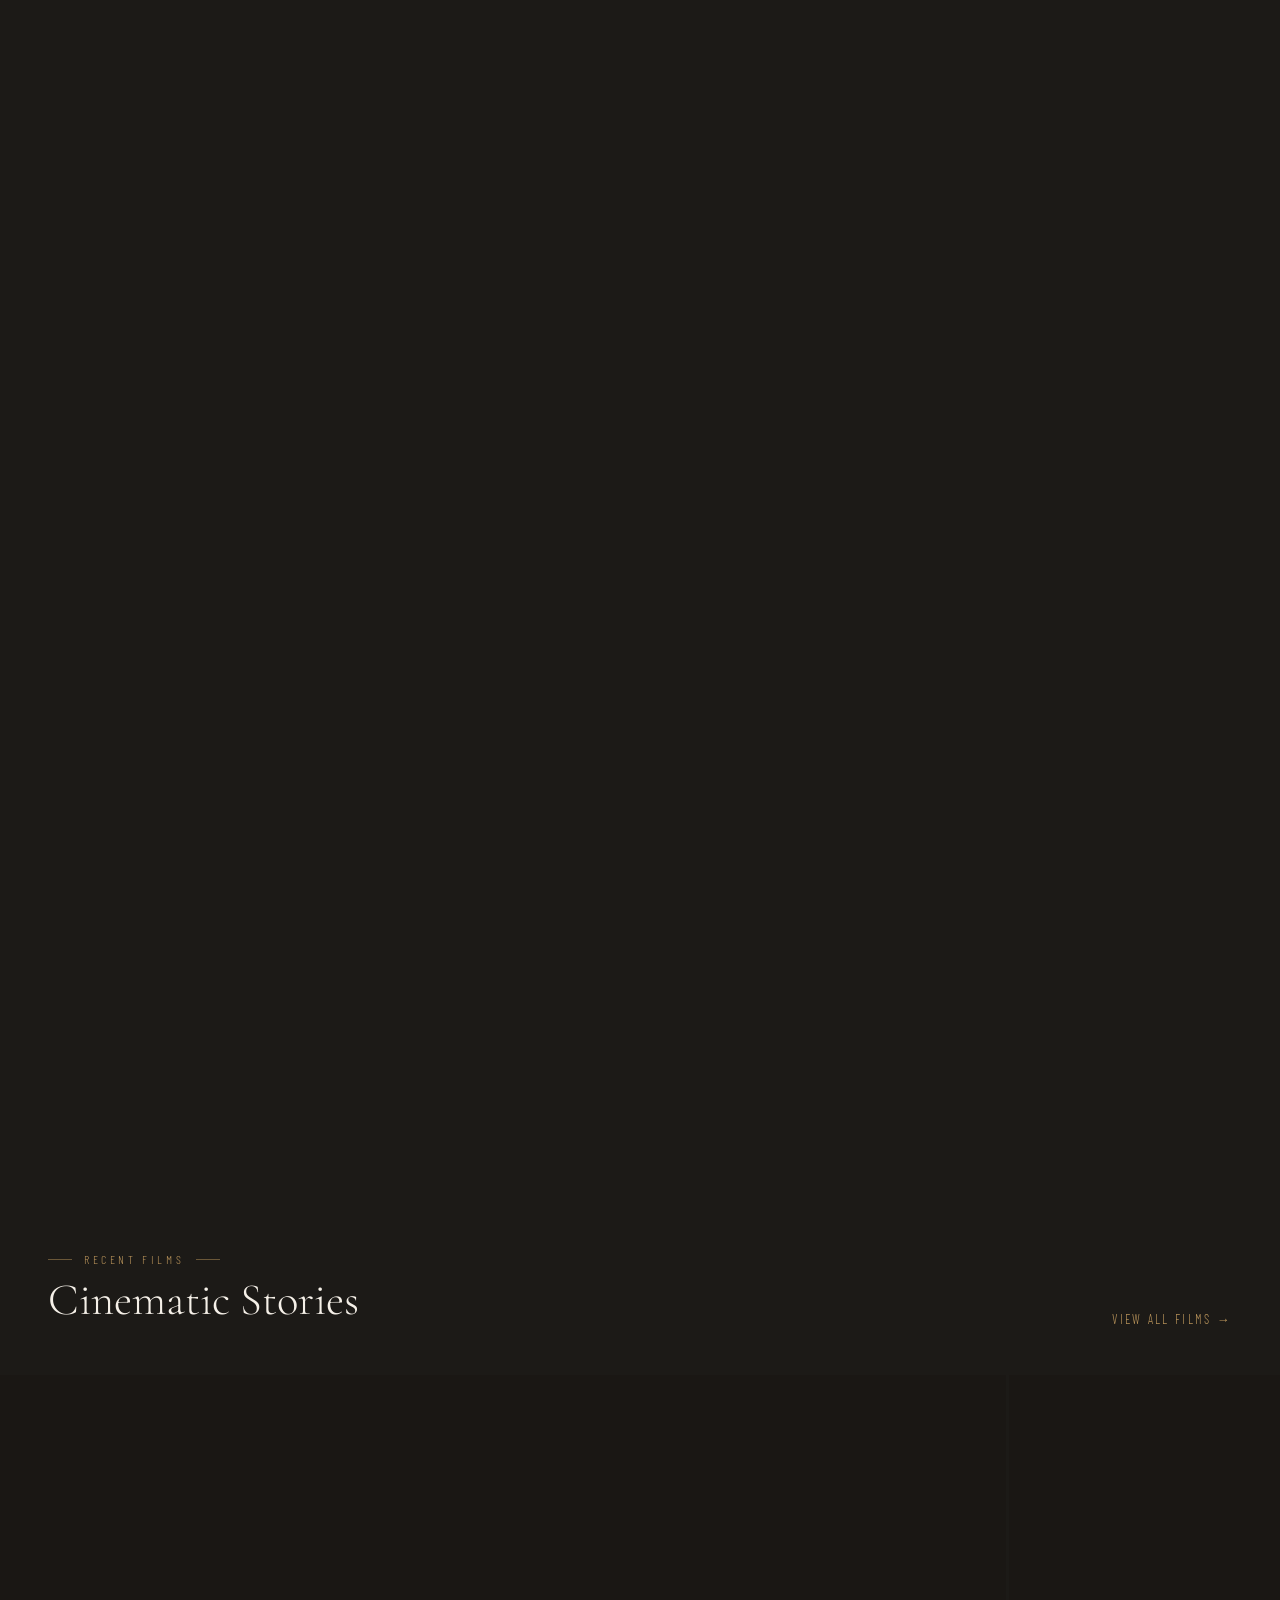
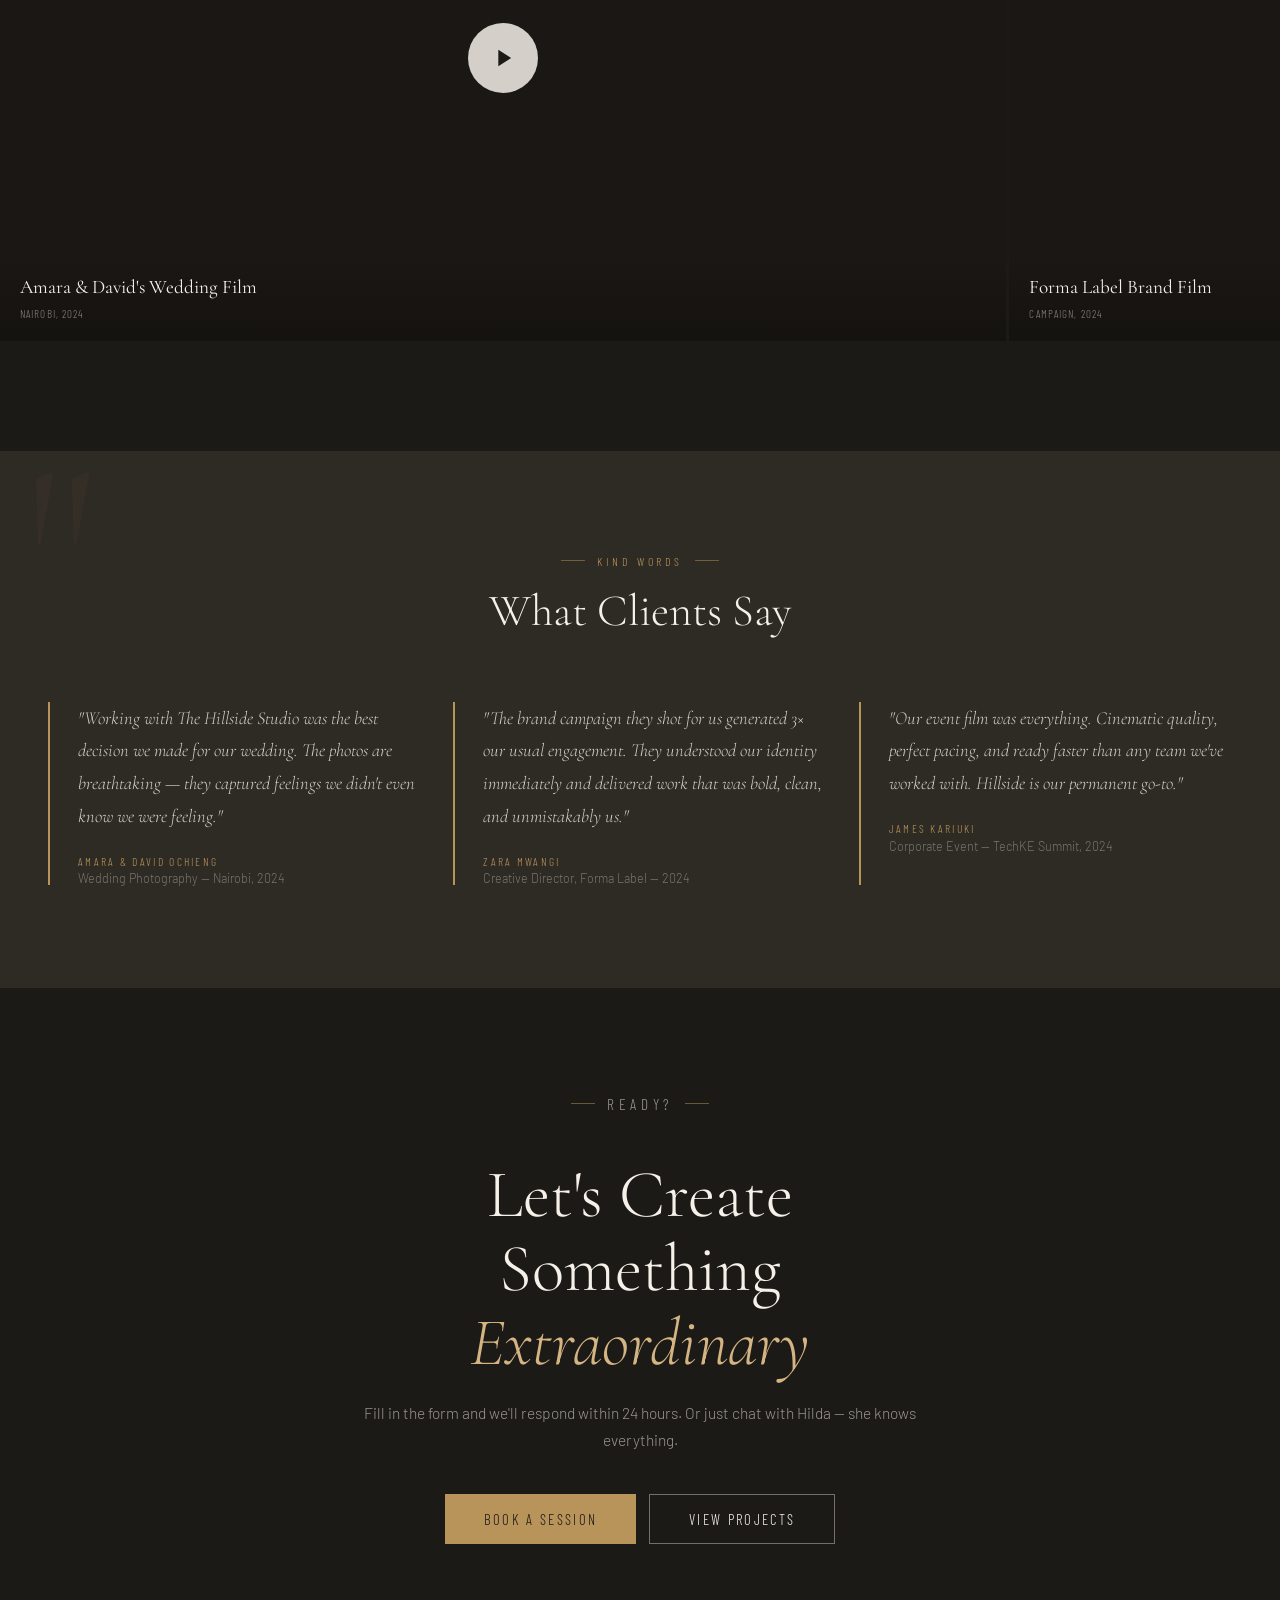
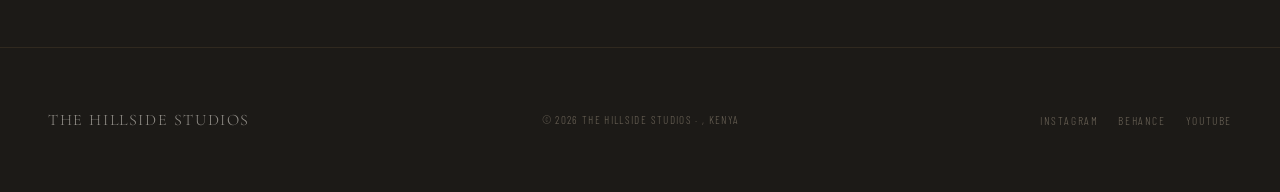
==== commit e7a01578: "done" ====
--- a/index.html
+++ b/index.html
@@ -372,4 +372,4 @@
 <script src="shared.js"></script>
 <script>initNav(false);</script>
 </body>
-</html>
+</html>
--- a/shared.css
+++ b/shared.css
@@ -5,17 +5,18 @@
 
 *, *::before, *::after { box-sizing: border-box; margin: 0; padding: 0; }
 
+
 :root {
-  --cream: #F0D08A;
-  --charcoal: #141414;
-  --dark-brown: #1E1B16;
-  --mid: #7A6840;
-  --accent: #C9A65E;
-  --accent-light: #F0D08A;
-  --accent-dark: #A77C30;
-  --font-serif: 'Cinzel', 'Cormorant Garamond', Georgia, serif;
-  --font-sans: 'Montserrat', sans-serif;
-  --font-cond: 'Montserrat', sans-serif;
+  --cream: #F5F0E8;
+  --charcoal: #1C1A17;
+  --dark-brown: #2E2A24;
+  --mid: #6B6357;
+  --accent: #B8935A;
+  --accent-light: #D4B483;
+  --accent-dark: #8C6B3A;
+  --font-serif: 'Cormorant Garamond', Georgia, serif;
+  --font-sans: 'Barlow', sans-serif;
+  --font-cond: 'Barlow Condensed', sans-serif;
   /* spacing scale */
   --space-xs: 0.5rem;
   --space-sm: 1rem;
@@ -44,7 +45,7 @@
   transition: background 0.4s ease, padding 0.4s ease, box-shadow 0.4s ease;
 }
 nav.scrolled, nav.solid {
-  background: rgba(14, 12, 10, 0.98);
+  background: rgba(22, 20, 17, 0.97);
   backdrop-filter: blur(16px);
   -webkit-backdrop-filter: blur(16px);
   padding: 0.85rem 2rem;
@@ -53,35 +54,18 @@
 
 /* Logo — bigger, more readable */
 .nav-logo {
+  font-family: var(--font-serif);
+  font-size: 1.25rem;
+  font-weight: 400;
+  letter-spacing: 0.1em;
+  text-transform: uppercase;
+  color: var(--cream);
   text-decoration: none;
+  line-height: 1;
   flex-shrink: 0;
   z-index: 210;
-  display: flex;
-  align-items: center;
-}
-/* Image logo (when logo image exists) */
-.nav-logo img {
-  height: 52px;
-  width: auto;
-  display: block;
-  transition: opacity 0.25s;
-  filter: drop-shadow(0 1px 6px rgba(201,166,94,0.25));
-}
-.nav-logo:hover img { opacity: 0.88; }
-/* Text fallback (when no image) */
-.nav-logo .logo-text {
-  font-family: var(--font-serif);
-  font-size: 1.15rem;
-  font-weight: 700;
-  letter-spacing: 0.14em;
-  text-transform: uppercase;
-  color: var(--accent-light);
-  line-height: 1;
-}
-.nav-logo .logo-text span { color: var(--accent); }
-/* Scrolled: shrink logo slightly */
-nav.scrolled .nav-logo img,
-nav.solid .nav-logo img { height: 40px; }
+}
+.nav-logo span { color: var(--accent); }
 
 /* Desktop links */
 .nav-links {
@@ -91,52 +75,38 @@
 }
 .nav-links a {
   font-family: var(--font-cond);
-  font-size: 1rem;
-  letter-spacing: 0.16em;
-  text-transform: uppercase;
-  color: #ffffff;
+  font-size: 0.95rem;
+  letter-spacing: 0.14em;
+  text-transform: uppercase;
+  color: var(--cream);
   text-decoration: none;
-  padding: 0.5rem 0.9rem;
-  opacity: 1;
-  font-weight: 500;
-  text-shadow: 0 1px 6px rgba(0,0,0,0.7);
-  transition: color 0.25s;
+  padding: 0.5rem 0.85rem;
+  opacity: 0.8;
+  transition: opacity 0.25s, color 0.25s;
   min-height: var(--touch);
   display: flex; align-items: center;
-  position: relative;
-}
-.nav-links a::after {
-  content: '';
-  position: absolute; bottom: 6px; left: 0.9rem; right: 0.9rem;
-  height: 1px; background: var(--accent);
-  transform: scaleX(0); transform-origin: left;
-  transition: transform 0.3s ease;
-}
-.nav-links a:hover::after, .nav-links a.active::after { transform: scaleX(1); }
-.nav-links a:hover, .nav-links a.active { color: var(--accent-light); }
+}
+.nav-links a:hover, .nav-links a.active {
+  opacity: 1;
+  color: var(--accent-light);
+}
 
 /* CTA Button — desktop */
 .nav-cta {
   font-family: var(--font-cond);
-  font-size: 0.9rem;
-  letter-spacing: 0.18em;
-  text-transform: uppercase;
-  color: #141414;
+  font-size: 0.88rem;
+  letter-spacing: 0.16em;
+  text-transform: uppercase;
+  color: var(--charcoal);
   background: var(--accent);
-  padding: 0.75rem 1.75rem;
+  padding: 0.7rem 1.6rem;
   text-decoration: none;
   min-height: var(--touch);
   display: flex; align-items: center;
-  transition: background 0.25s, transform 0.2s, box-shadow 0.25s;
+  transition: background 0.25s, transform 0.2s;
   white-space: nowrap;
-  font-weight: 600;
-  box-shadow: 0 2px 12px rgba(201,166,94,0.35);
-}
-.nav-cta:hover {
-  background: var(--accent-light);
-  transform: translateY(-2px);
-  box-shadow: 0 4px 20px rgba(201,166,94,0.5);
-}
+}
+.nav-cta:hover { background: var(--accent-light); transform: translateY(-1px); }
 
 /* ══ HAMBURGER ══ */
 .hamburger {
@@ -179,7 +149,7 @@
 
 .mobile-menu a {
   font-family: var(--font-serif);
-  font-size: clamp(2rem, 8vw, 3rem);
+  font-size: clamp(1.8rem, 7vw, 2.5rem);
   font-weight: 300;
   color: rgba(245,240,232,0.85);
   text-decoration: none;
@@ -541,8 +511,8 @@
 /* WhatsApp float button */
 .wa-btn {
   position: fixed;
-  bottom: 5.5rem;
-  right: 1.5rem;
+  bottom: 1.5rem;
+  left: 1.5rem;
   z-index: 499;
   width: 52px; height: 52px;
   border-radius: 50%;
@@ -560,7 +530,7 @@
 .wa-btn::before {
   content: attr(data-tooltip);
   position: absolute;
-  right: calc(100% + 10px);
+  left: calc(100% + 10px);
   top: 50%; transform: translateY(-50%);
   background: rgba(22,20,17,0.95);
   color: var(--cream);
@@ -580,16 +550,16 @@
 /* Stack adjustment when both chatbot + wa visible */
 .chatbot-bubble { bottom: 1.5rem; }
 @media (max-width: 600px) {
-  .wa-btn { bottom: 4.8rem; right: 1.25rem; width: 48px; height: 48px; }
+  .wa-btn { bottom: 1.25rem; left: 1.25rem; width: 48px; height: 48px; }
   .wa-btn::before { display: none; }
   .chatbot-bubble { bottom: 1.25rem; right: 1.25rem; }
 }
 
 /* Language toggle button */
 .lang-toggle {
-  background: rgba(201,166,94,0.18);
-  border: 1px solid rgba(201,166,94,0.5);
-  color: #ffffff;
+  background: rgba(184,147,90,0.15);
+  border: 1px solid rgba(184,147,90,0.35);
+  color: var(--accent-light);
   font-family: var(--font-cond);
   font-size: 0.72rem;
   letter-spacing: 0.18em;
@@ -682,4 +652,4 @@
   min-height: 44px;
 }
 .success-wa:hover { background: rgba(37,211,102,0.1); border-color: #25D366; }
-.success-actions { display: flex; gap: 0.75rem; justify-content: center; flex-wrap: wrap; }
+.success-actions { display: flex; gap: 0.75rem; justify-content: center; flex-wrap: wrap; }
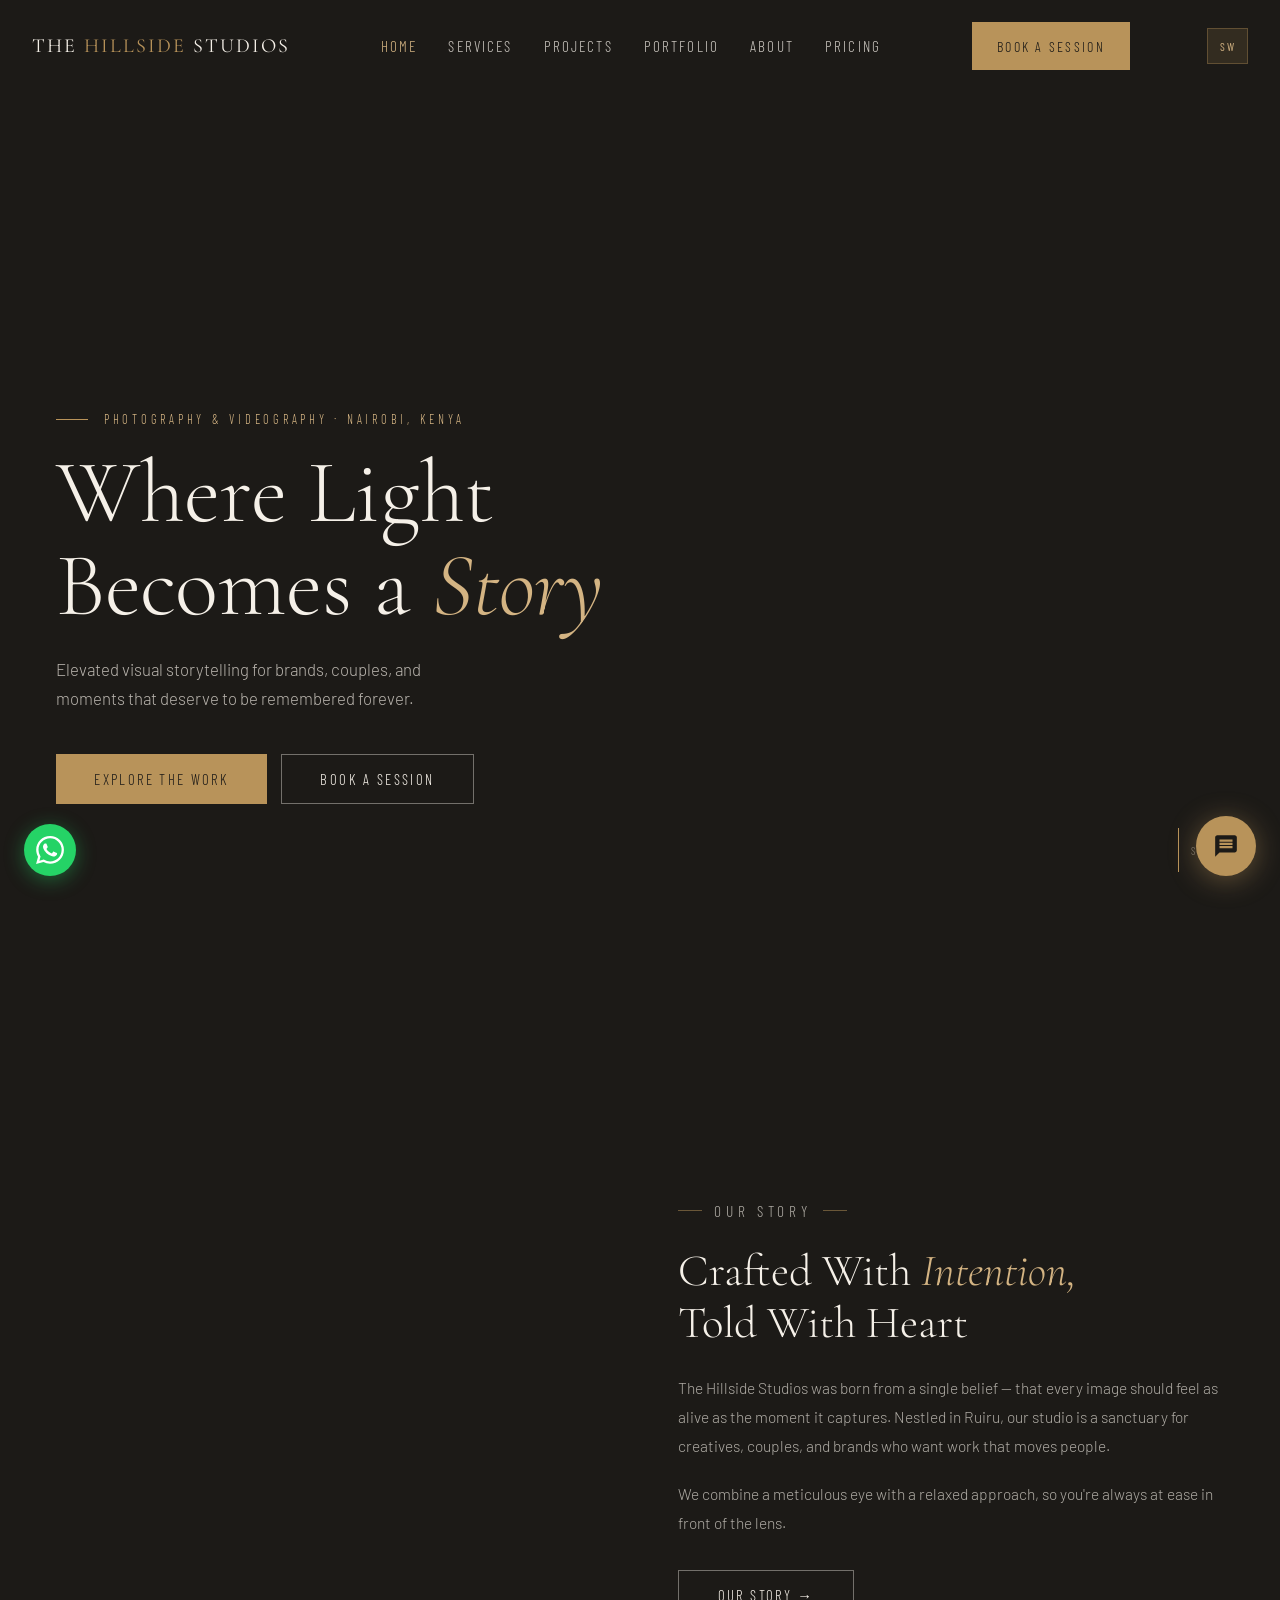
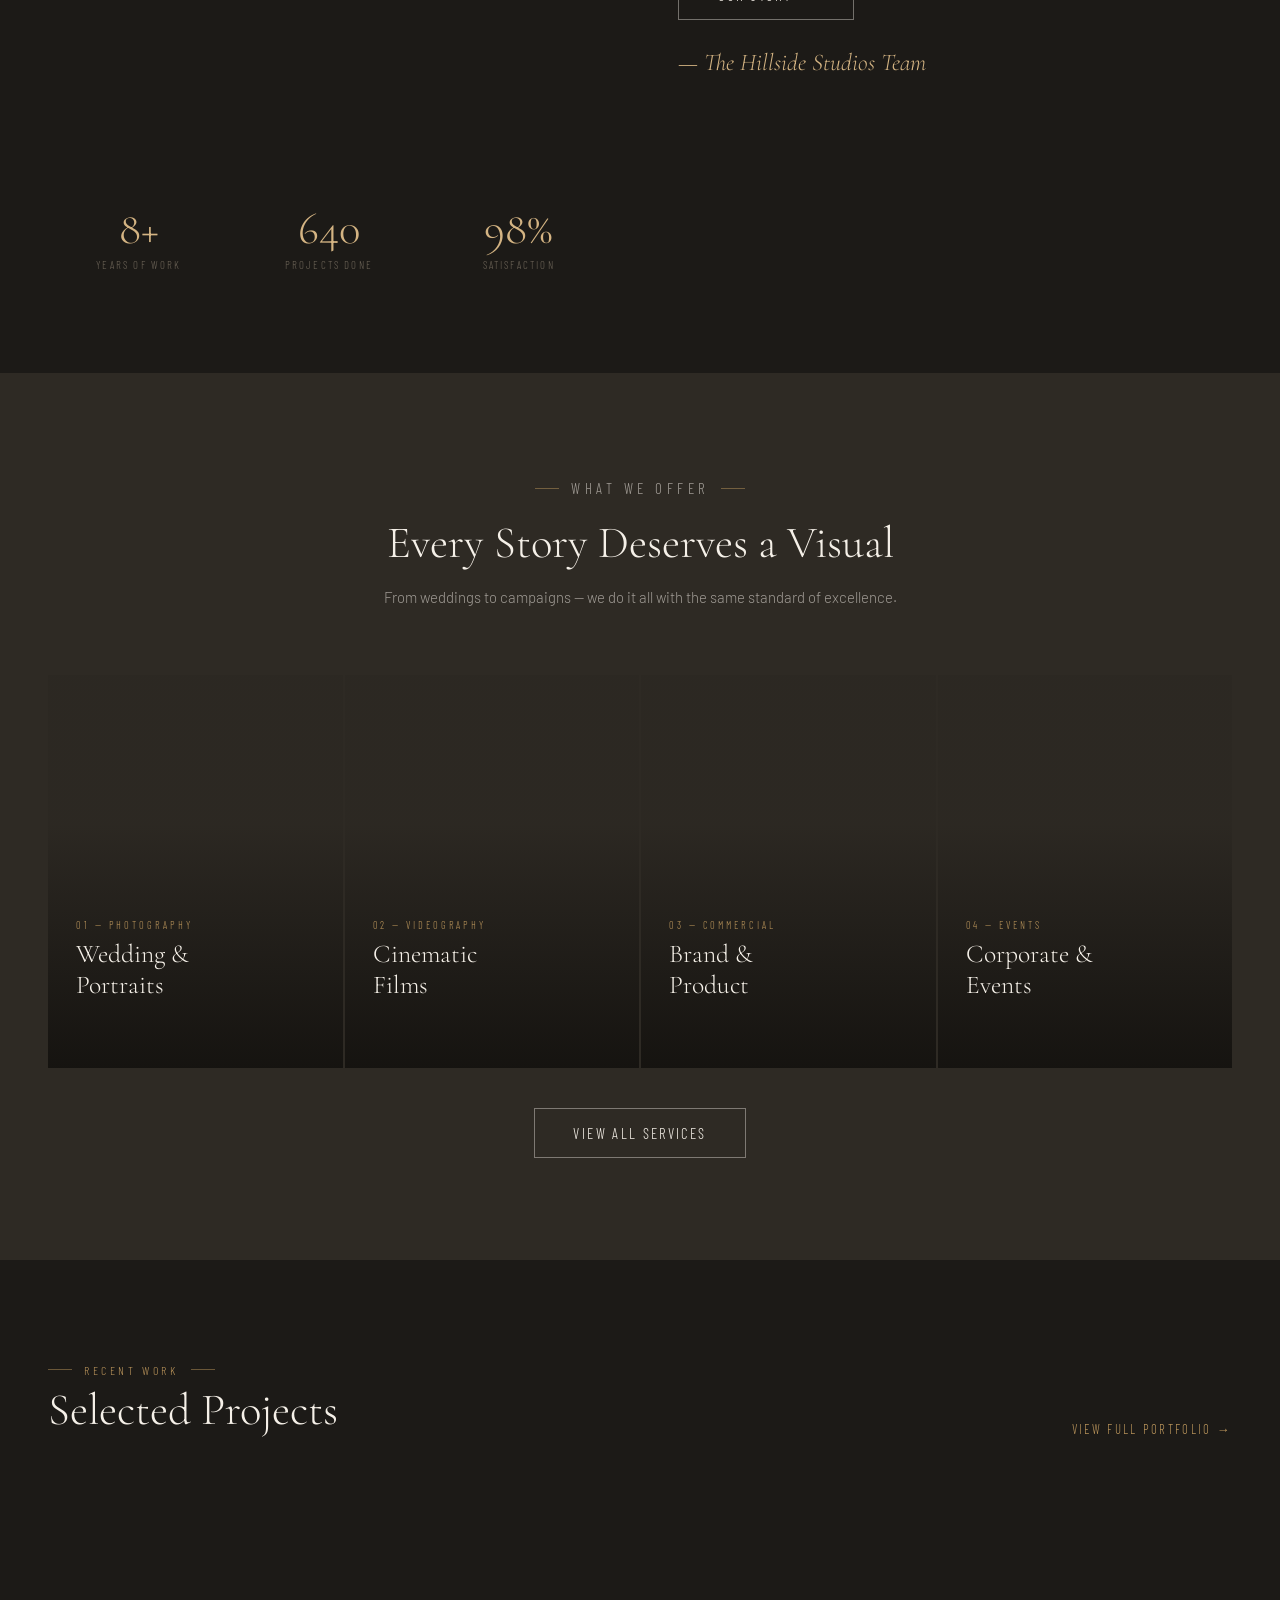
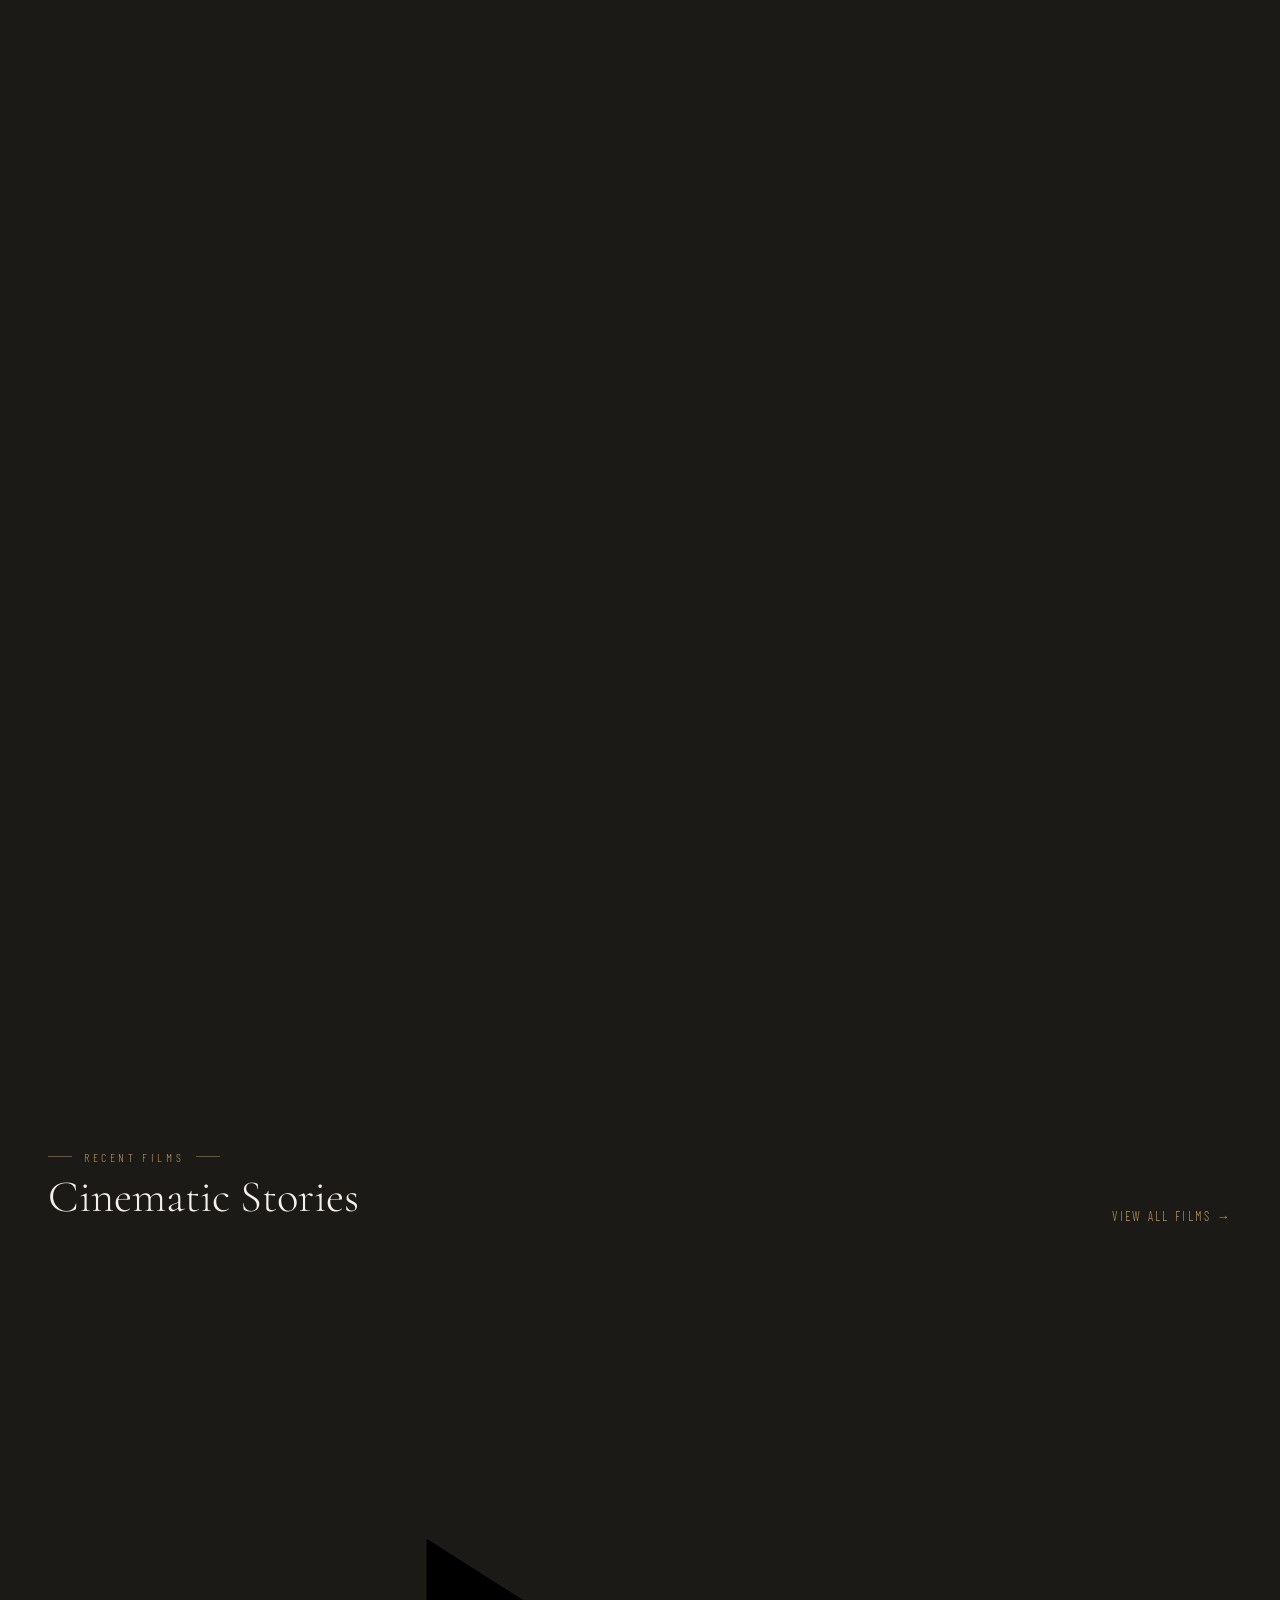
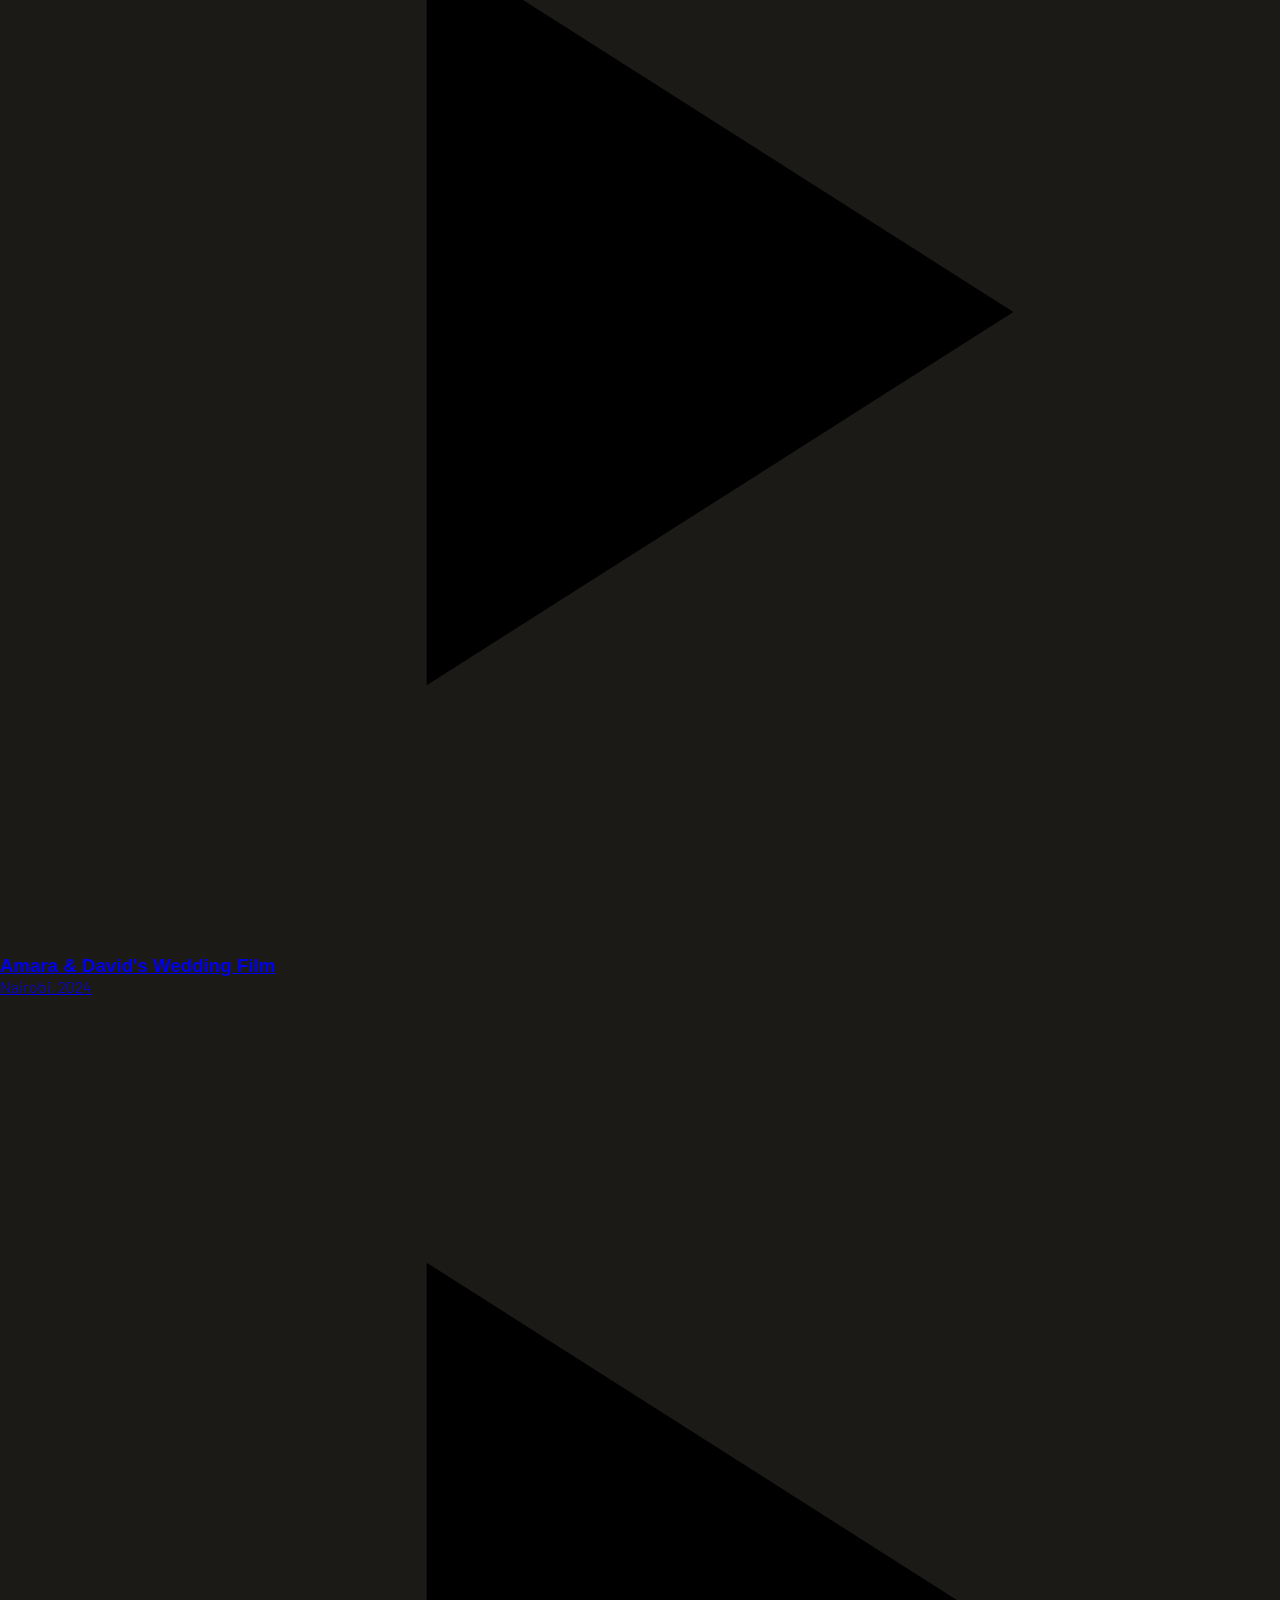
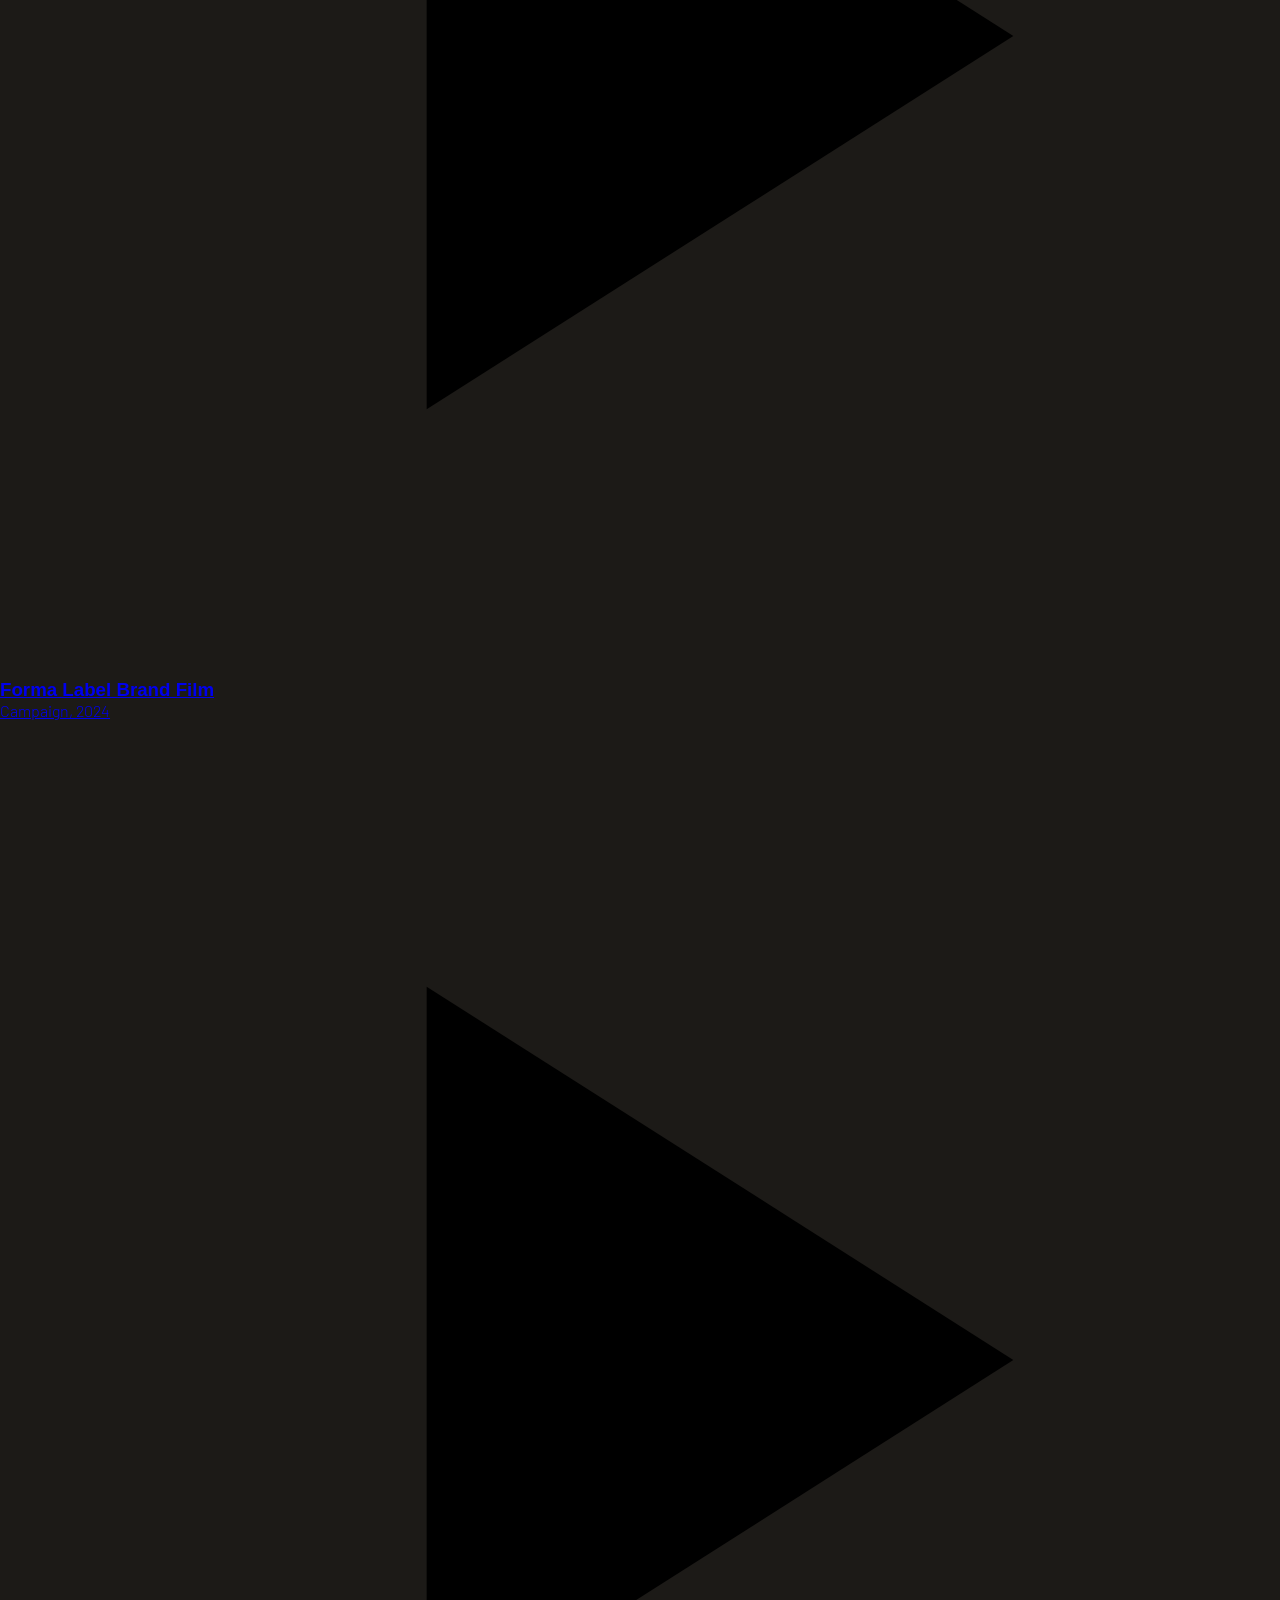
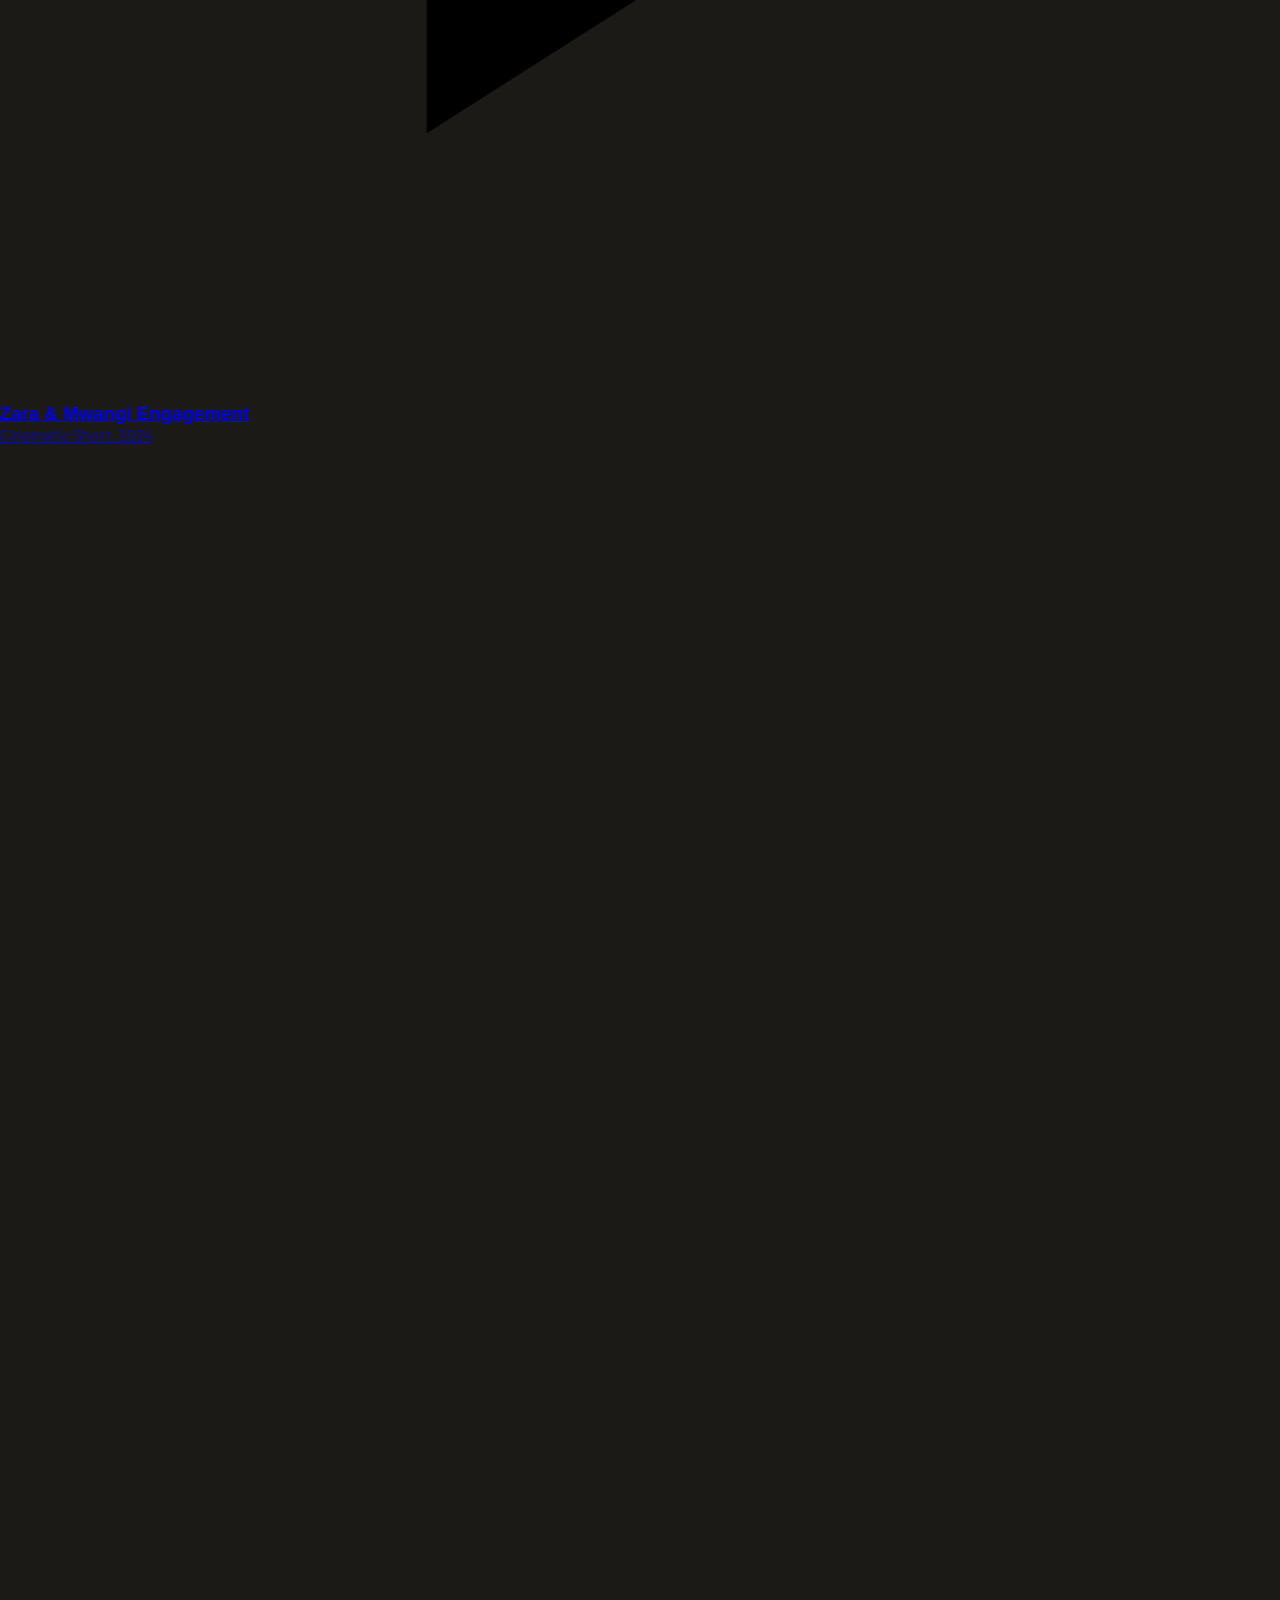
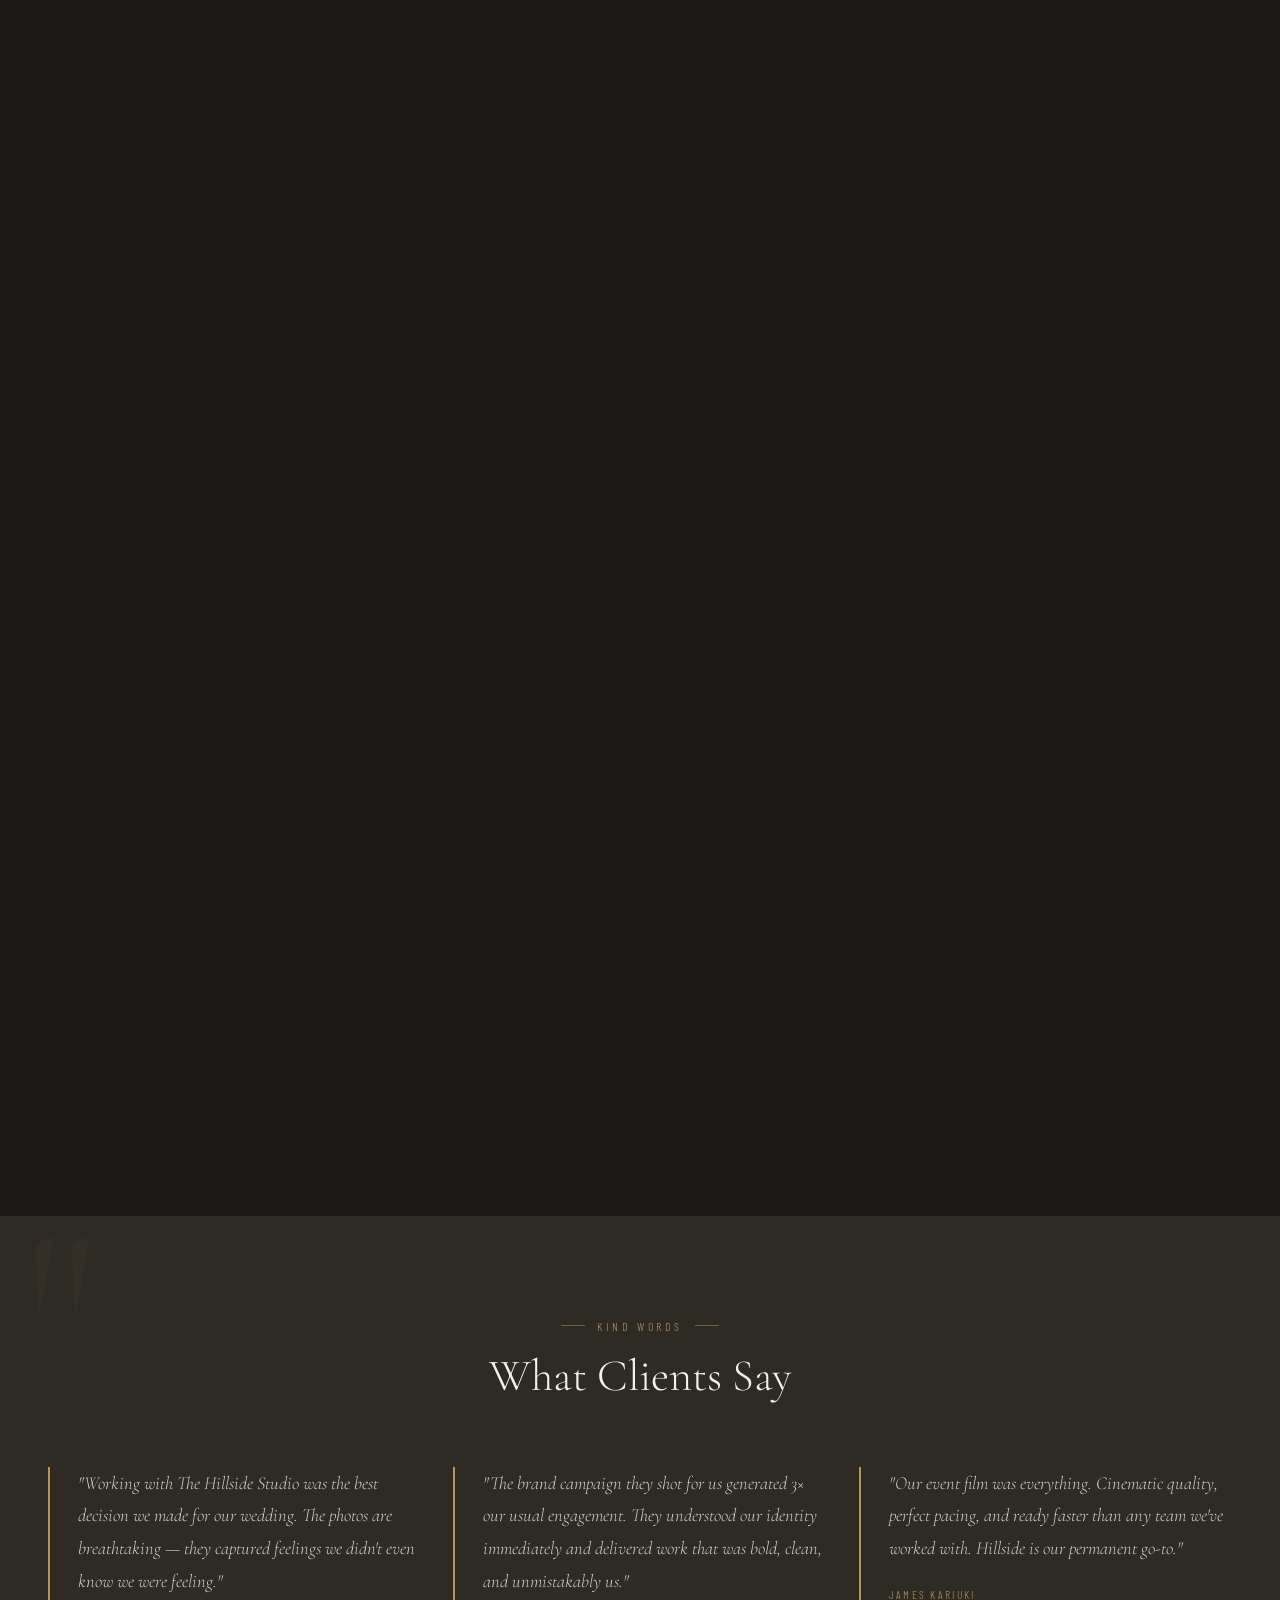
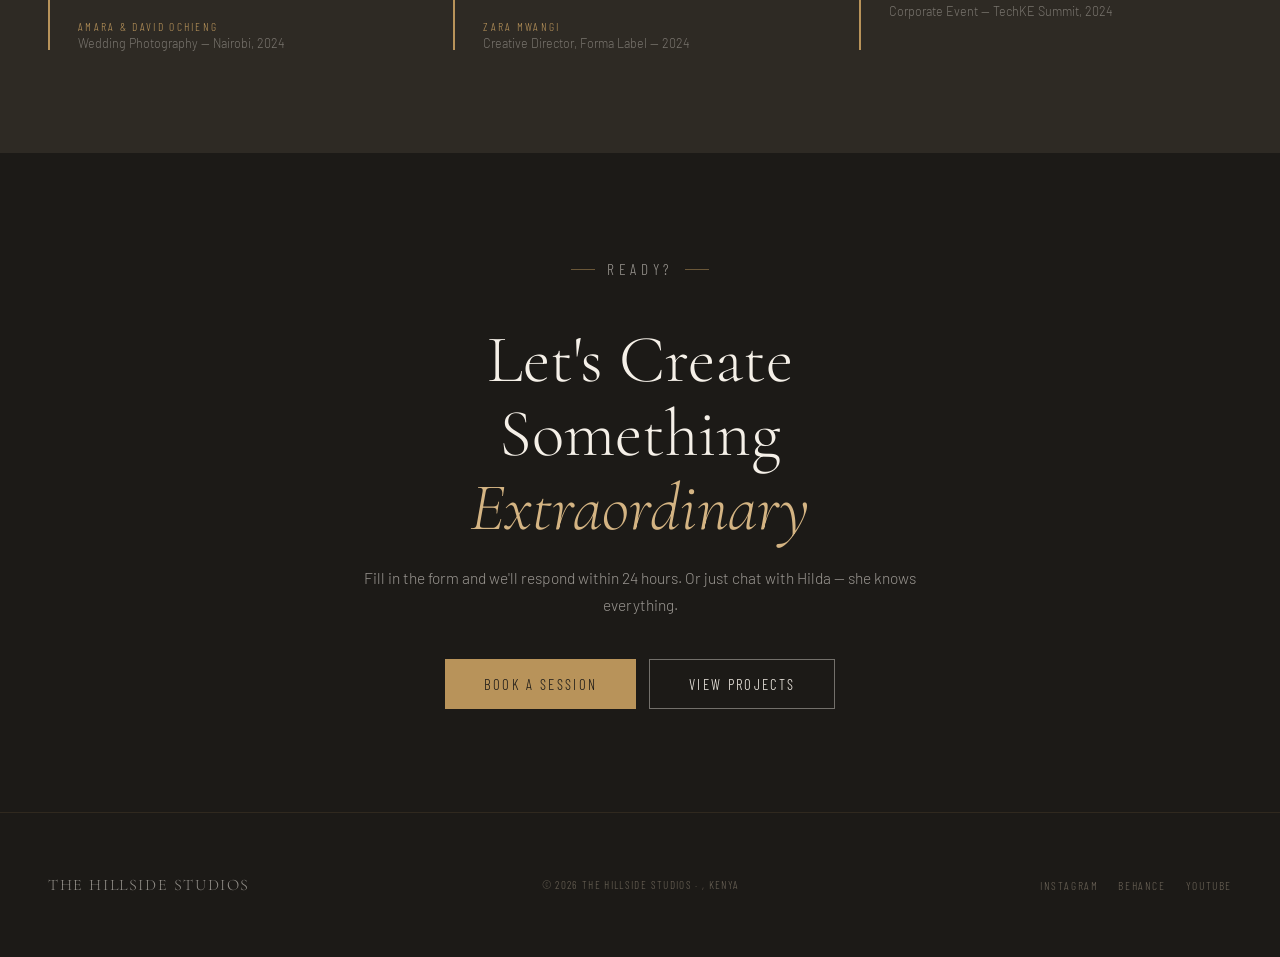
==== commit 8608a51d: "FLowing video trial" ====
--- a/index.html
+++ b/index.html
@@ -115,32 +115,6 @@
 .p-cap { position:absolute; bottom:0; left:0; right:0; padding:1.25rem; background:linear-gradient(to top,rgba(20,18,15,0.88),transparent); transform:translateY(6px); opacity:0; transition:opacity 0.3s, transform 0.3s; }
 .p-item:hover .p-cap { opacity:1; transform:translateY(0); }
 .p-cap span { font-family:var(--font-cond); font-size:0.7rem; letter-spacing:0.2em; text-transform:uppercase; color:var(--accent-light); }
-
-/* ── VIDEO STRIP ── */
-.video-strip { padding:clamp(4rem,8vw,8rem) 0; }
-.v-scroll {
-  display:flex; gap:3px; overflow-x:auto;
-  padding:0 clamp(1.5rem,5vw,3rem) 0.5rem;
-  scrollbar-width:none; scroll-snap-type:x mandatory;
-  -webkit-overflow-scrolling:touch;
-}
-.v-scroll::-webkit-scrollbar { display:none; }
-.v-item {
-  flex:0 0 clamp(85%, 45vw, 520px);
-  min-width:300px; aspect-ratio:16/9;
-  scroll-snap-align:start; position:relative;
-  display:block; text-decoration:none; overflow:hidden;
-}
-.v-thumb { width:100%; height:100%; background-size:cover; background-position:center; transition:transform 0.55s cubic-bezier(0.25,0.1,0.25,1); }
-.v-item:hover .v-thumb { transform:scale(1.05); }
-.v-overlay { position:absolute; inset:0; background:rgba(20,18,15,0.3); display:flex; align-items:center; justify-content:center; transition:background 0.3s; }
-.v-item:hover .v-overlay { background:rgba(20,18,15,0.5); }
-.play-icon { width:clamp(50px,8vw,70px); height:clamp(50px,8vw,70px); background:rgba(245,240,232,0.85); border-radius:50%; display:flex; align-items:center; justify-content:center; transition:transform 0.3s; }
-.play-icon svg { fill:var(--charcoal); width:40%; height:40%; }
-.v-item:hover .play-icon { transform:scale(1.1); background:var(--cream); }
-.v-cap { position:absolute; bottom:0; left:0; right:0; padding:1.25rem; background:linear-gradient(to top,rgba(20,18,15,0.88),transparent); }
-.v-cap h3 { font-family:var(--font-serif); font-size:clamp(1rem,2vw,1.2rem); font-weight:400; color:var(--cream); line-height:1.2; margin-bottom:0.2rem; }
-.v-cap span { font-family:var(--font-cond); font-size:0.7rem; letter-spacing:0.1em; text-transform:uppercase; color:rgba(245,240,232,0.5); }
 
 /* ── TESTIMONIALS ── */
 .testimonials { background:var(--dark-brown); padding:clamp(4rem,8vw,8rem) clamp(1.5rem,5vw,3rem); position:relative; overflow:hidden; }
@@ -287,21 +261,23 @@
     <a href="portfolio.html#video">View All Films →</a>
   </div>
   <div class="v-scroll">
-    <a href="#" class="v-item reveal">
-      <div class="v-thumb" style="background-image:url('https://images.unsplash.com/photo-1500051638674-ff996a0ec29e?w=1600&q=80')"></div>
-      <div class="v-overlay"><div class="play-icon"><svg viewBox="0 0 24 24"><path d="M8 5v14l11-7z"/></svg></div></div>
-      <div class="v-cap"><h3>Amara & David's Wedding Film</h3><span>Nairobi, 2024</span></div>
-    </a>
-    <a href="#" class="v-item reveal reveal-delay-1">
-      <div class="v-thumb" style="background-image:url('https://images.unsplash.com/photo-1579038773867-044c48829161?w=1600&q=80')"></div>
-      <div class="v-overlay"><div class="play-icon"><svg viewBox="0 0 24 24"><path d="M8 5v14l11-7z"/></svg></div></div>
-      <div class="v-cap"><h3>Forma Label Brand Film</h3><span>Campaign, 2024</span></div>
-    </a>
-    <a href="#" class="v-item reveal reveal-delay-2">
-      <div class="v-thumb" style="background-image:url('https://images.unsplash.com/photo-1492691527719-9d1e07e534b4?w=1600&q=80')"></div>
-      <div class="v-overlay"><div class="play-icon"><svg viewBox="0 0 24 24"><path d="M8 5v14l11-7z"/></svg></div></div>
-      <div class="v-cap"><h3>Zara & Mwangi Engagement</h3><span>Cinematic Short, 2024</span></div>
-    </a>
+    <div class="v-scroll-inner">
+      <a href="#" class="v-item reveal">
+        <div class="v-thumb" style="background-image:url('https://images.unsplash.com/photo-1500051638674-ff996a0ec29e?w=1600&q=80')"></div>
+        <div class="v-overlay"><div class="play-icon"><svg viewBox="0 0 24 24"><path d="M8 5v14l11-7z"/></svg></div></div>
+        <div class="v-cap"><h3>Amara & David's Wedding Film</h3><span>Nairobi, 2024</span></div>
+      </a>
+      <a href="#" class="v-item reveal reveal-delay-1">
+        <div class="v-thumb" style="background-image:url('https://images.unsplash.com/photo-1579038773867-044c48829161?w=1600&q=80')"></div>
+        <div class="v-overlay"><div class="play-icon"><svg viewBox="0 0 24 24"><path d="M8 5v14l11-7z"/></svg></div></div>
+        <div class="v-cap"><h3>Forma Label Brand Film</h3><span>Campaign, 2024</span></div>
+      </a>
+      <a href="#" class="v-item reveal reveal-delay-2">
+        <div class="v-thumb" style="background-image:url('https://images.unsplash.com/photo-1492691527719-9d1e07e534b4?w=1600&q=80')"></div>
+        <div class="v-overlay"><div class="play-icon"><svg viewBox="0 0 24 24"><path d="M8 5v14l11-7z"/></svg></div></div>
+        <div class="v-cap"><h3>Zara & Mwangi Engagement</h3><span>Cinematic Short, 2024</span></div>
+      </a>
+    </div>
   </div>
 </section>
 
@@ -355,7 +331,7 @@
     <button class="chatbot-close" id="chatClose">✕</button>
   </div>
   <div class="chatbot-msgs" id="chatMsgs">
-    <div class="msg bot">Hello! I'm Hilda 👋 How can I help you today? I can answer questions about our services, pricing, or help you book a session.</div>
+    <div class="msg bot">...</div>
   </div>
   <div class="chat-suggestions" id="chatSuggestions">
     <button class="chat-suggestion">Wedding packages</button>
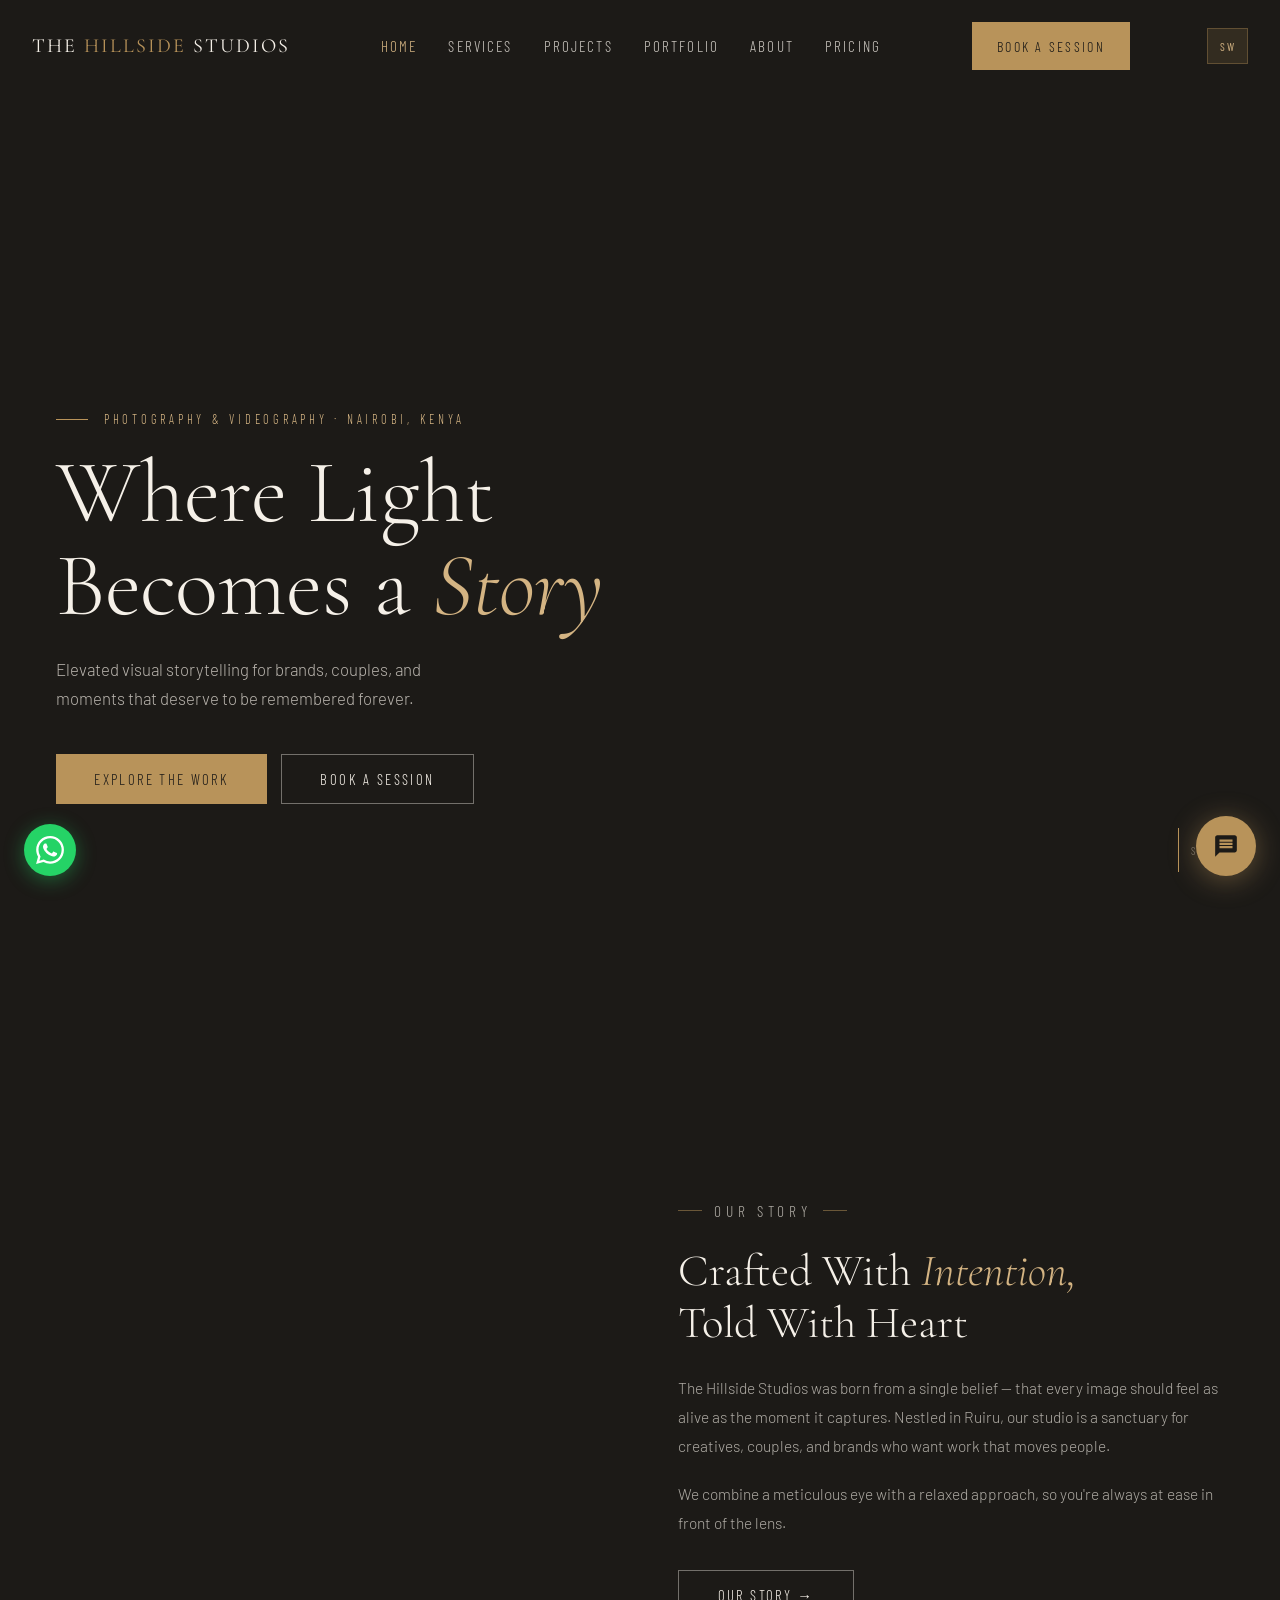
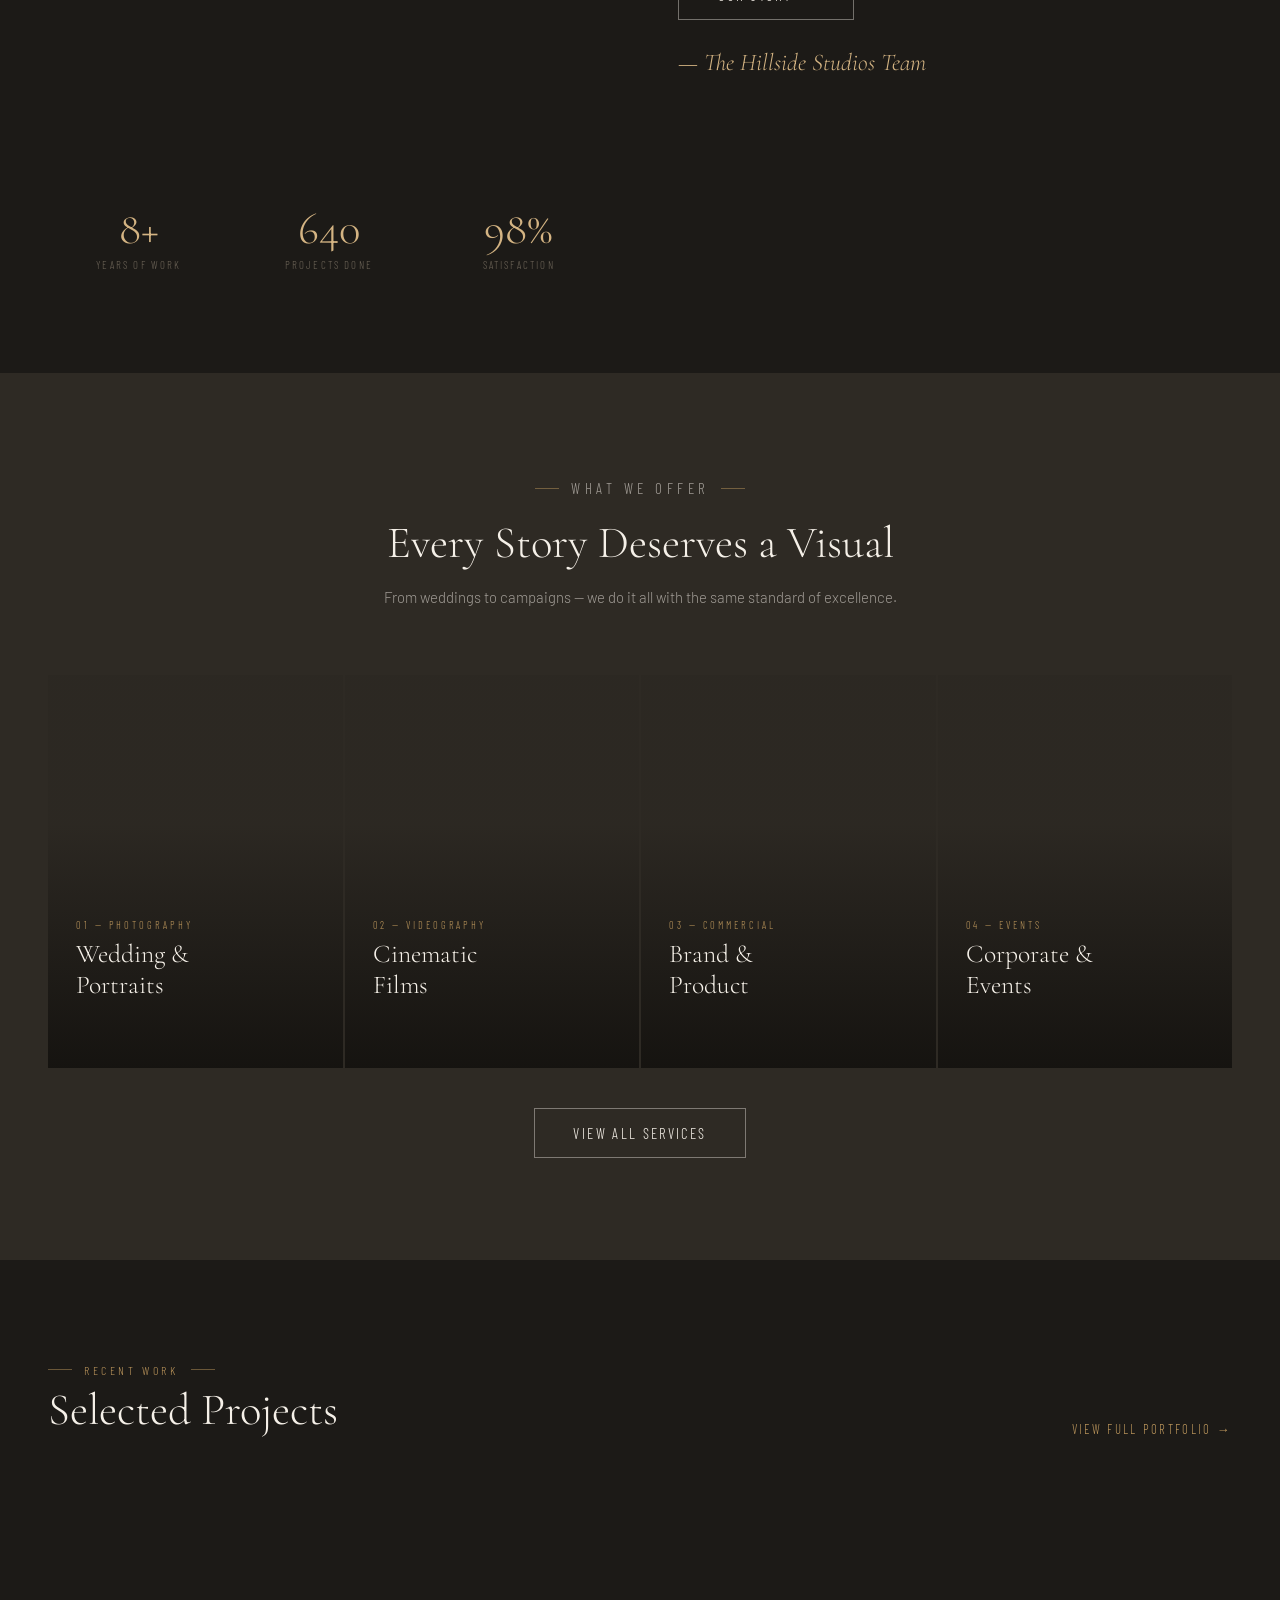
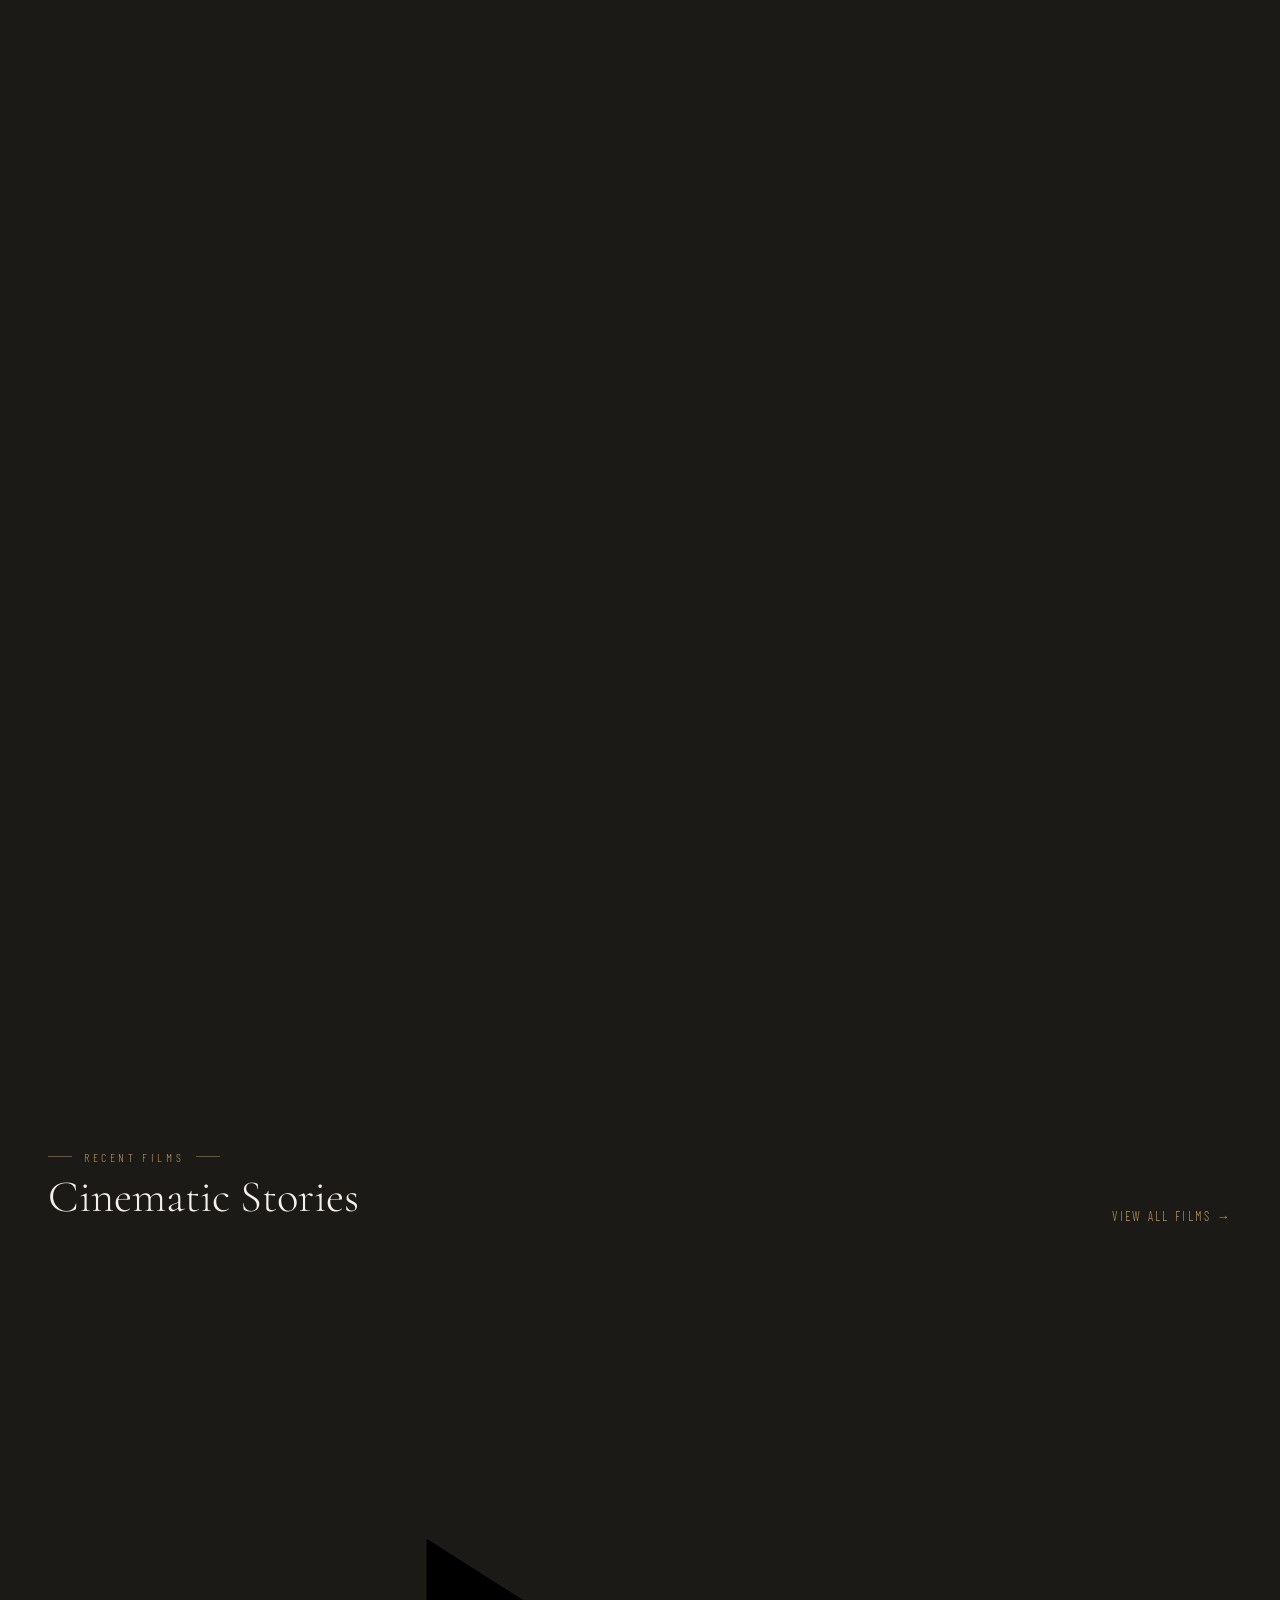
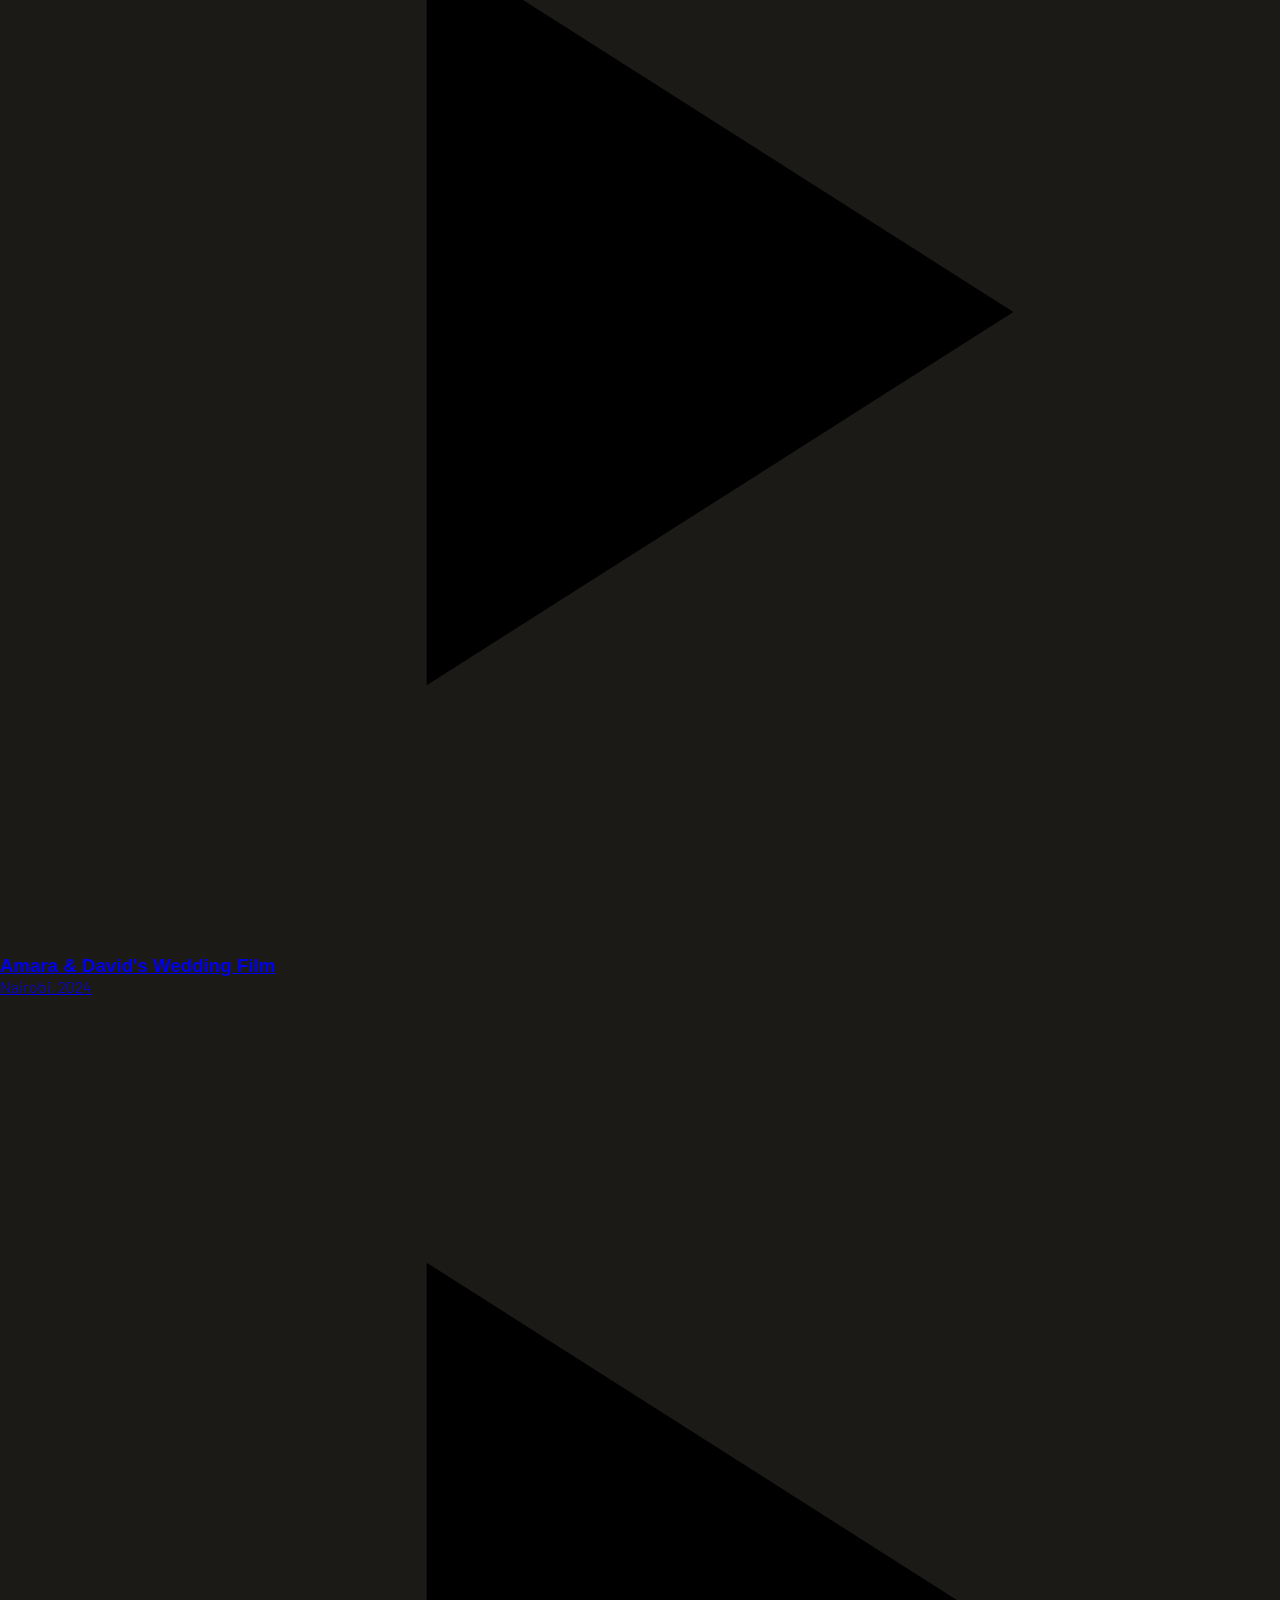
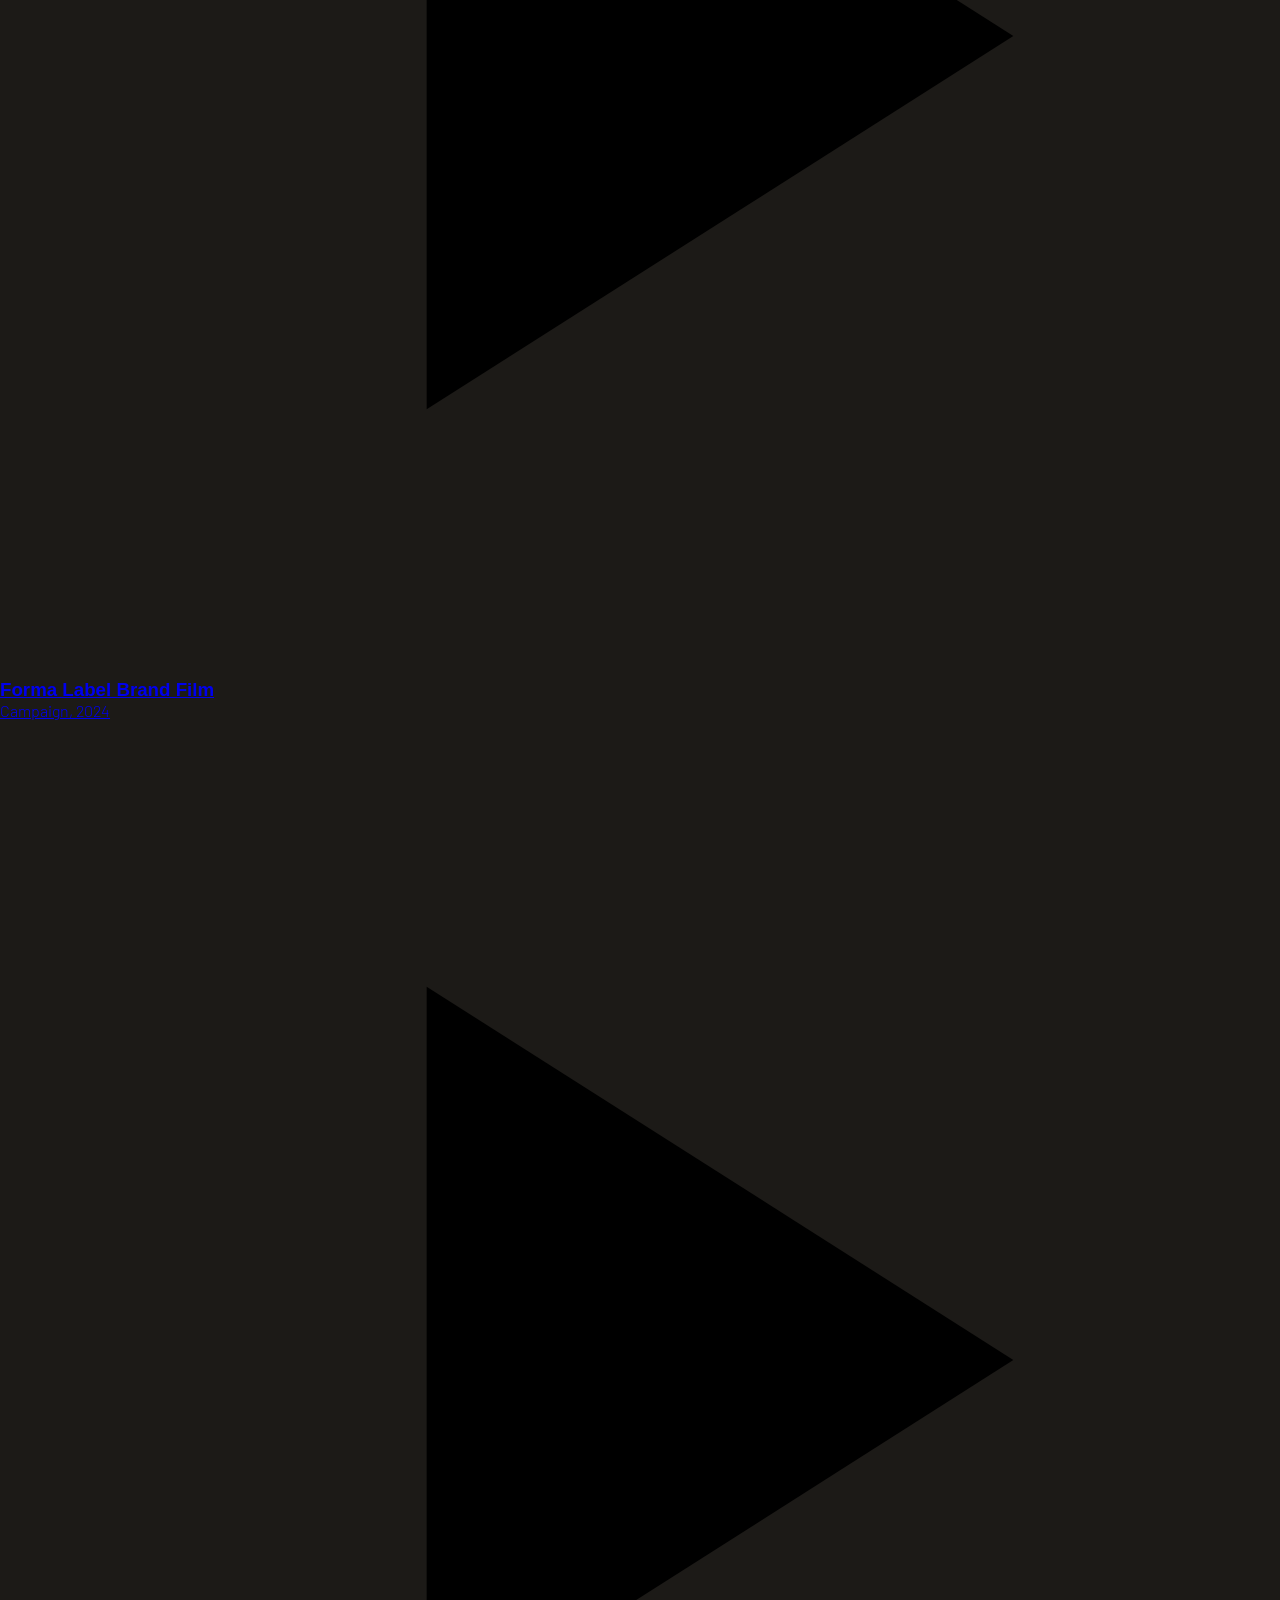
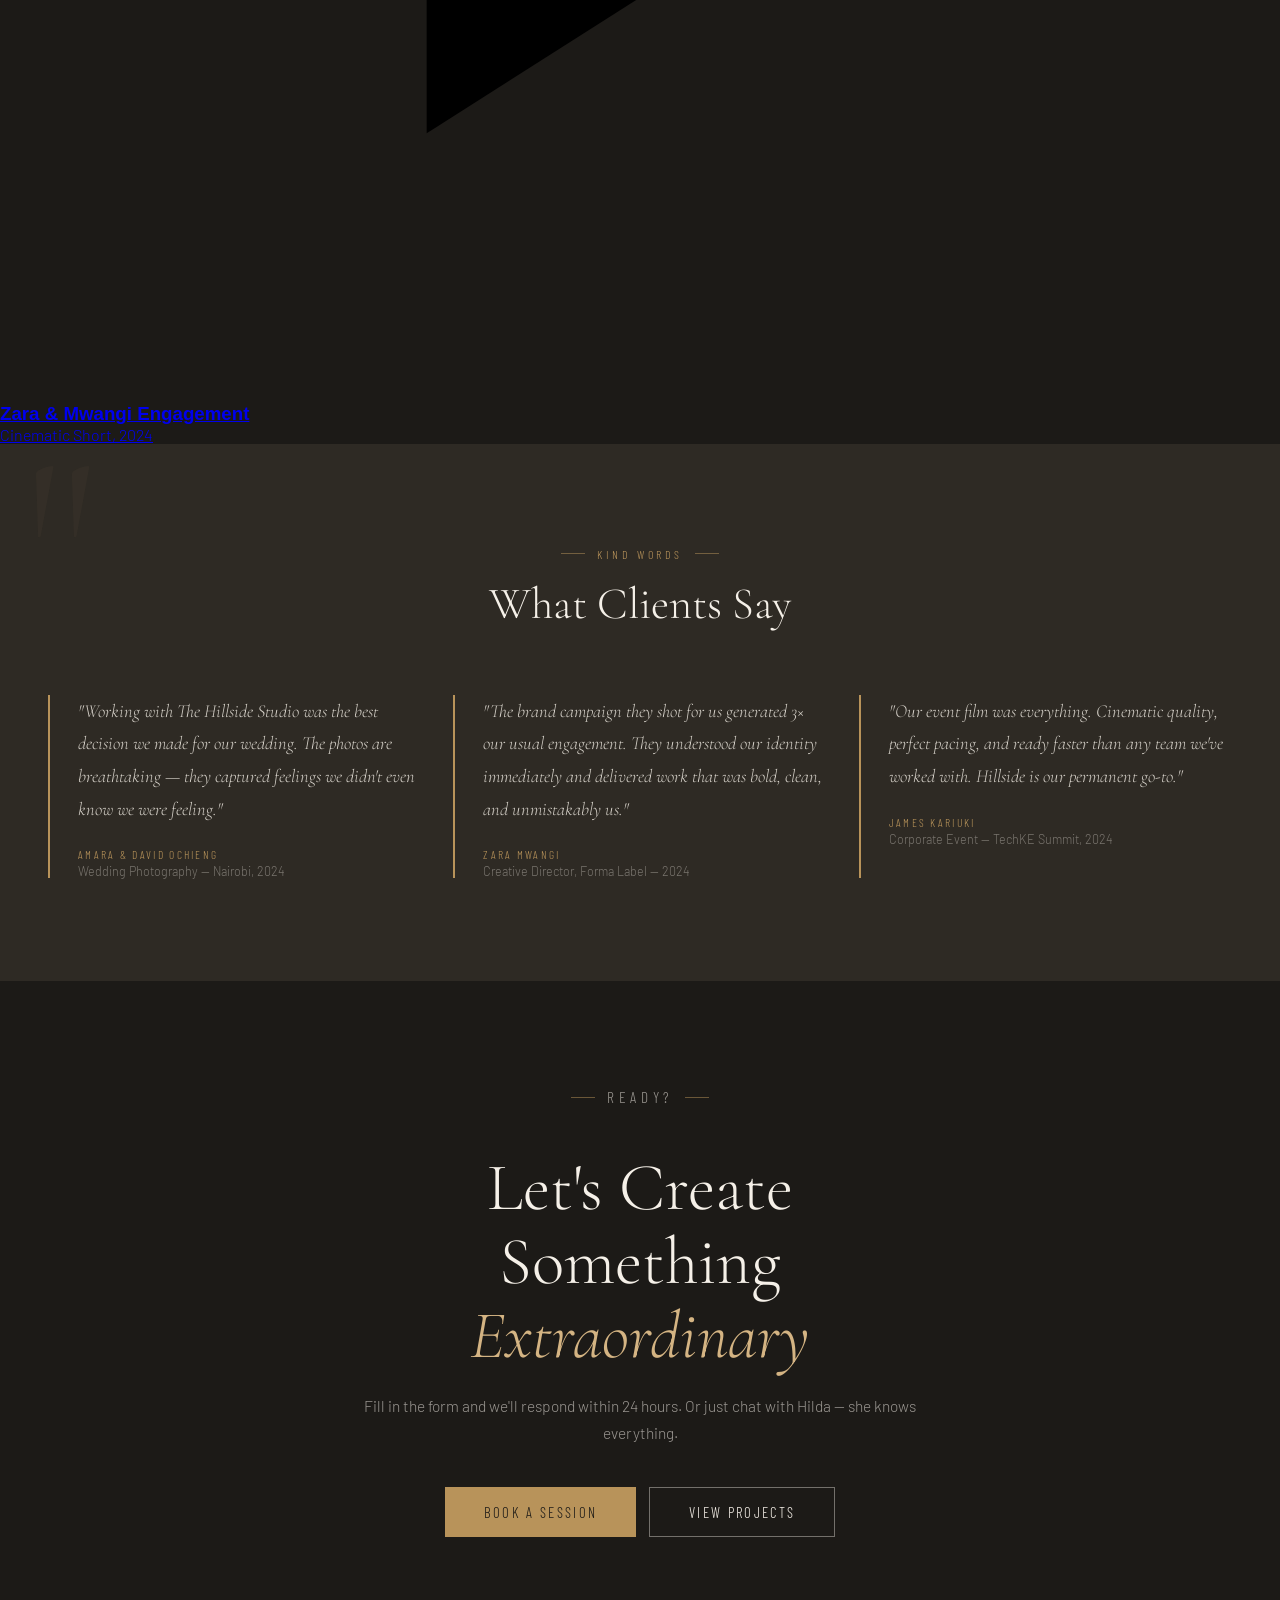
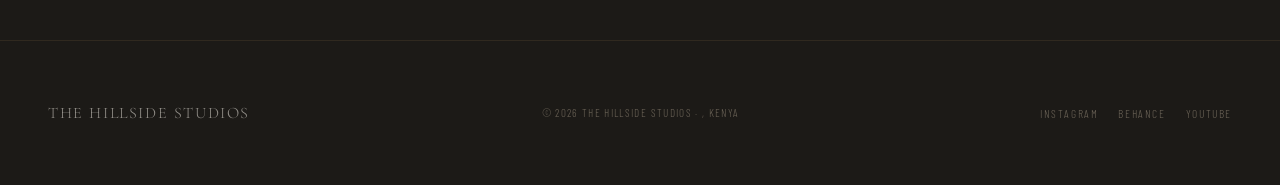
==== commit a5689879: "second video scroll attempt" ====
--- a/index.html
+++ b/index.html
@@ -261,23 +261,21 @@
     <a href="portfolio.html#video">View All Films →</a>
   </div>
   <div class="v-scroll">
-    <div class="v-scroll-inner">
-      <a href="#" class="v-item reveal">
-        <div class="v-thumb" style="background-image:url('https://images.unsplash.com/photo-1500051638674-ff996a0ec29e?w=1600&q=80')"></div>
-        <div class="v-overlay"><div class="play-icon"><svg viewBox="0 0 24 24"><path d="M8 5v14l11-7z"/></svg></div></div>
-        <div class="v-cap"><h3>Amara & David's Wedding Film</h3><span>Nairobi, 2024</span></div>
-      </a>
-      <a href="#" class="v-item reveal reveal-delay-1">
-        <div class="v-thumb" style="background-image:url('https://images.unsplash.com/photo-1579038773867-044c48829161?w=1600&q=80')"></div>
-        <div class="v-overlay"><div class="play-icon"><svg viewBox="0 0 24 24"><path d="M8 5v14l11-7z"/></svg></div></div>
-        <div class="v-cap"><h3>Forma Label Brand Film</h3><span>Campaign, 2024</span></div>
-      </a>
-      <a href="#" class="v-item reveal reveal-delay-2">
-        <div class="v-thumb" style="background-image:url('https://images.unsplash.com/photo-1492691527719-9d1e07e534b4?w=1600&q=80')"></div>
-        <div class="v-overlay"><div class="play-icon"><svg viewBox="0 0 24 24"><path d="M8 5v14l11-7z"/></svg></div></div>
-        <div class="v-cap"><h3>Zara & Mwangi Engagement</h3><span>Cinematic Short, 2024</span></div>
-      </a>
-    </div>
+    <a href="#" class="v-item reveal">
+      <div class="v-thumb" style="background-image:url('https://images.unsplash.com/photo-1500051638674-ff996a0ec29e?w=1600&q=80')"></div>
+      <div class="v-overlay"><div class="play-icon"><svg viewBox="0 0 24 24"><path d="M8 5v14l11-7z"/></svg></div></div>
+      <div class="v-cap"><h3>Amara & David's Wedding Film</h3><span>Nairobi, 2024</span></div>
+    </a>
+    <a href="#" class="v-item reveal reveal-delay-1">
+      <div class="v-thumb" style="background-image:url('https://images.unsplash.com/photo-1579038773867-044c48829161?w=1600&q=80')"></div>
+      <div class="v-overlay"><div class="play-icon"><svg viewBox="0 0 24 24"><path d="M8 5v14l11-7z"/></svg></div></div>
+      <div class="v-cap"><h3>Forma Label Brand Film</h3><span>Campaign, 2024</span></div>
+    </a>
+    <a href="#" class="v-item reveal reveal-delay-2">
+      <div class="v-thumb" style="background-image:url('https://images.unsplash.com/photo-1492691527719-9d1e07e534b4?w=1600&q=80')"></div>
+      <div class="v-overlay"><div class="play-icon"><svg viewBox="0 0 24 24"><path d="M8 5v14l11-7z"/></svg></div></div>
+      <div class="v-cap"><h3>Zara & Mwangi Engagement</h3><span>Cinematic Short, 2024</span></div>
+    </a>
   </div>
 </section>
 
@@ -331,7 +329,7 @@
     <button class="chatbot-close" id="chatClose">✕</button>
   </div>
   <div class="chatbot-msgs" id="chatMsgs">
-    <div class="msg bot">...</div>
+    <div class="msg bot">Hello! I'm Hilda 👋 How can I help you today? I can tell you  about our amaizing🥰 services, pricing, or help you book a session.</div>
   </div>
   <div class="chat-suggestions" id="chatSuggestions">
     <button class="chat-suggestion">Wedding packages</button>
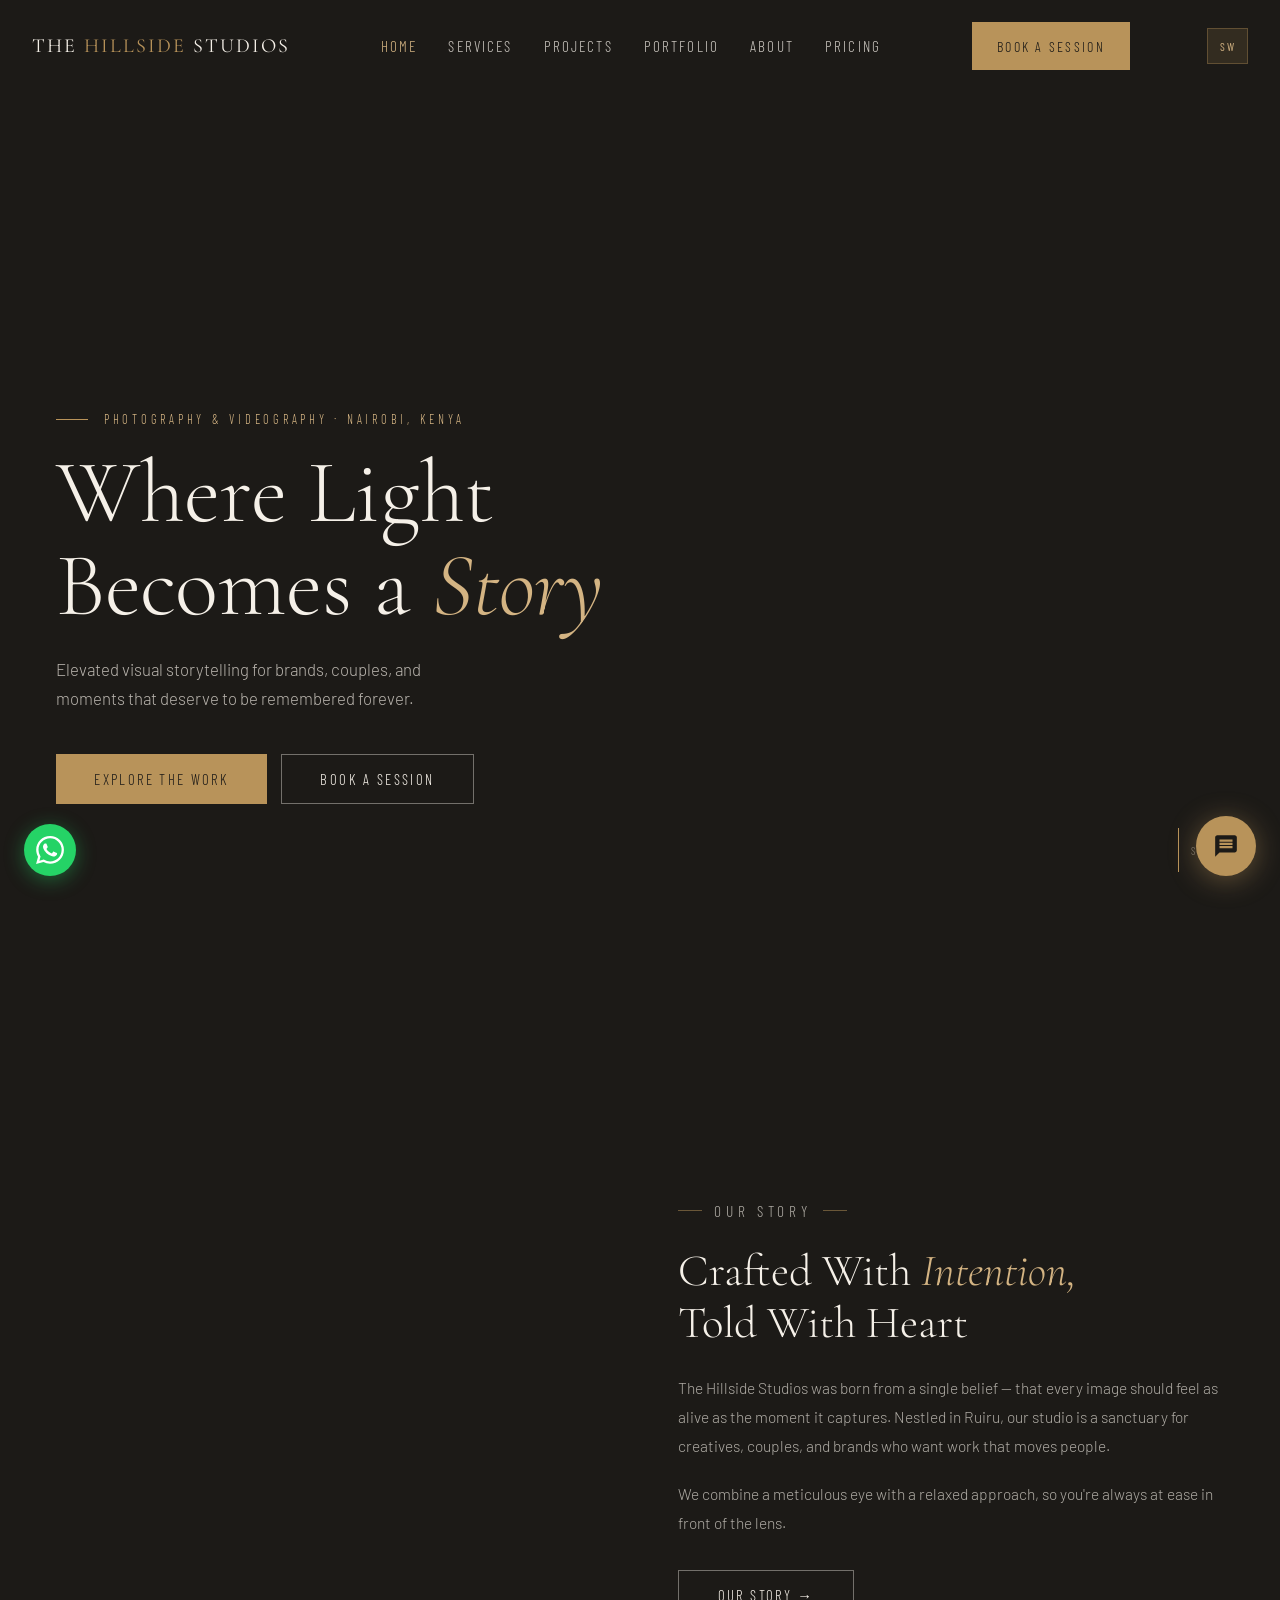
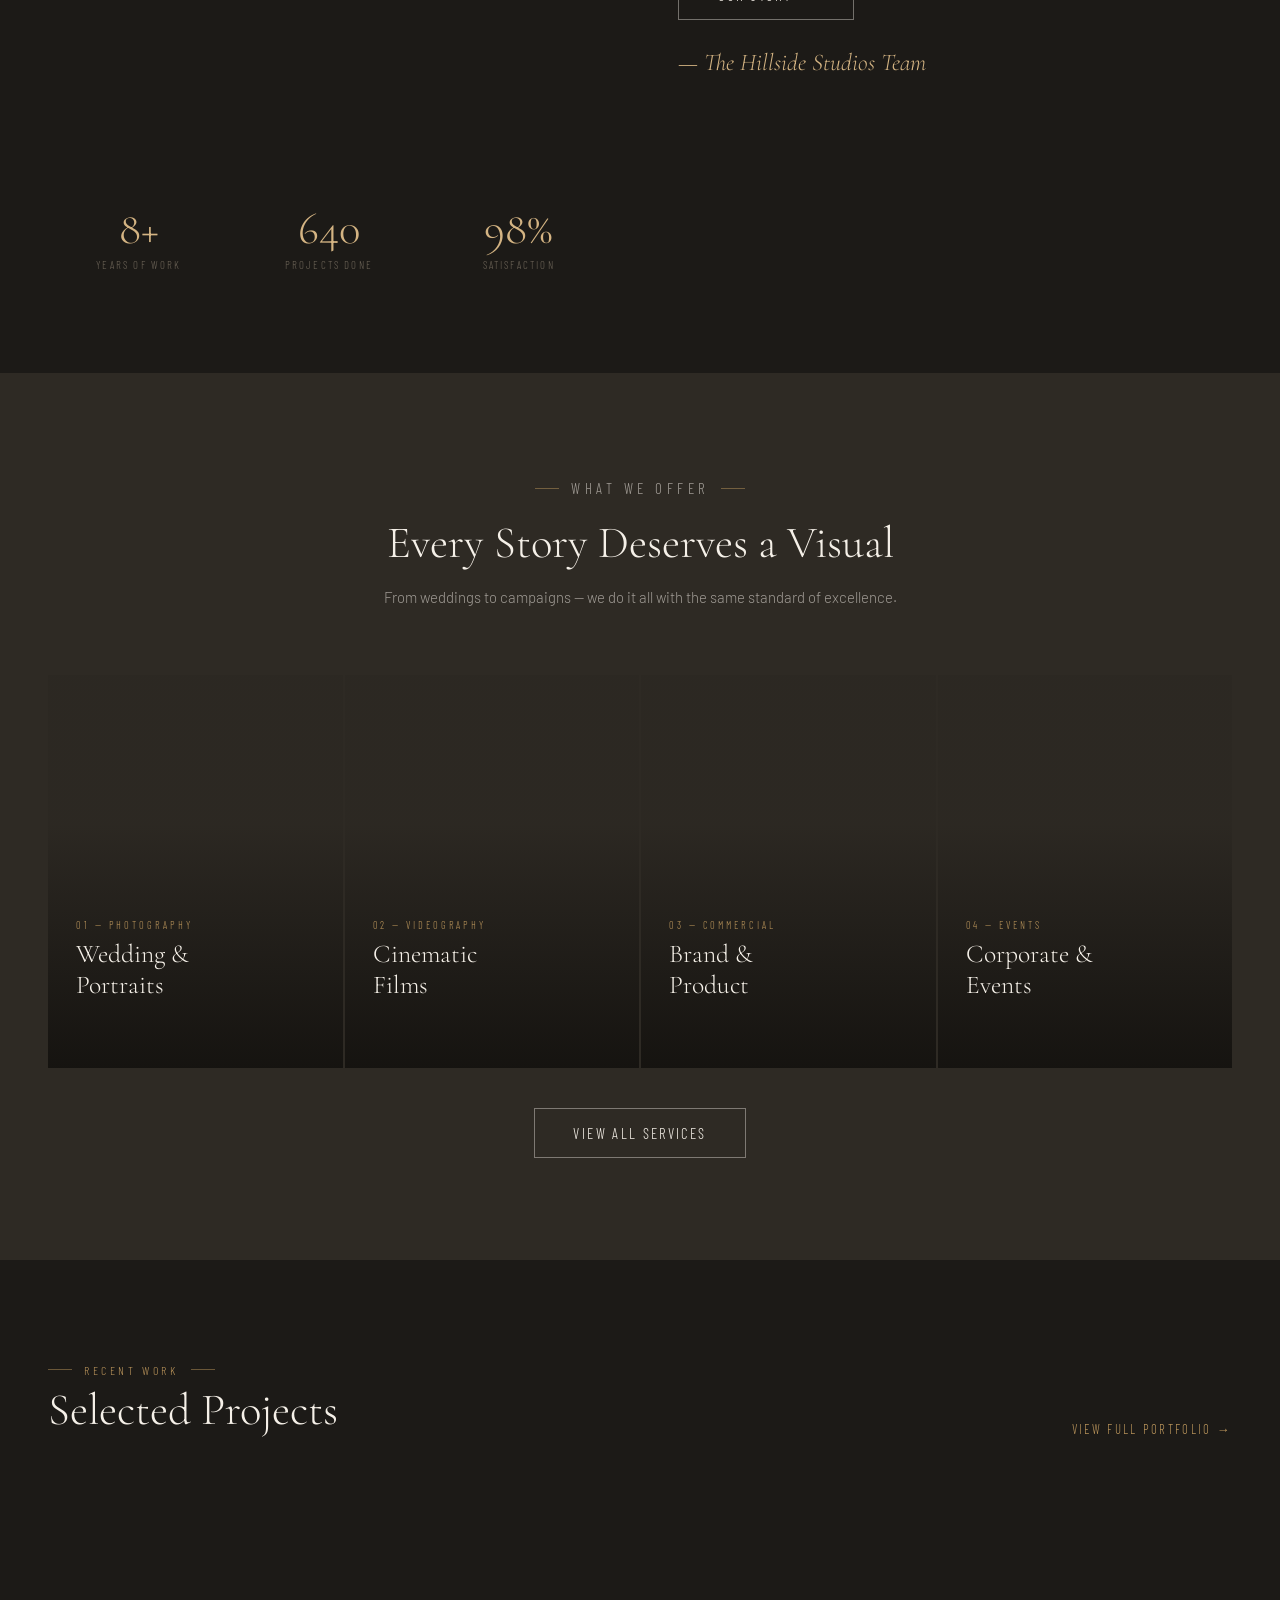
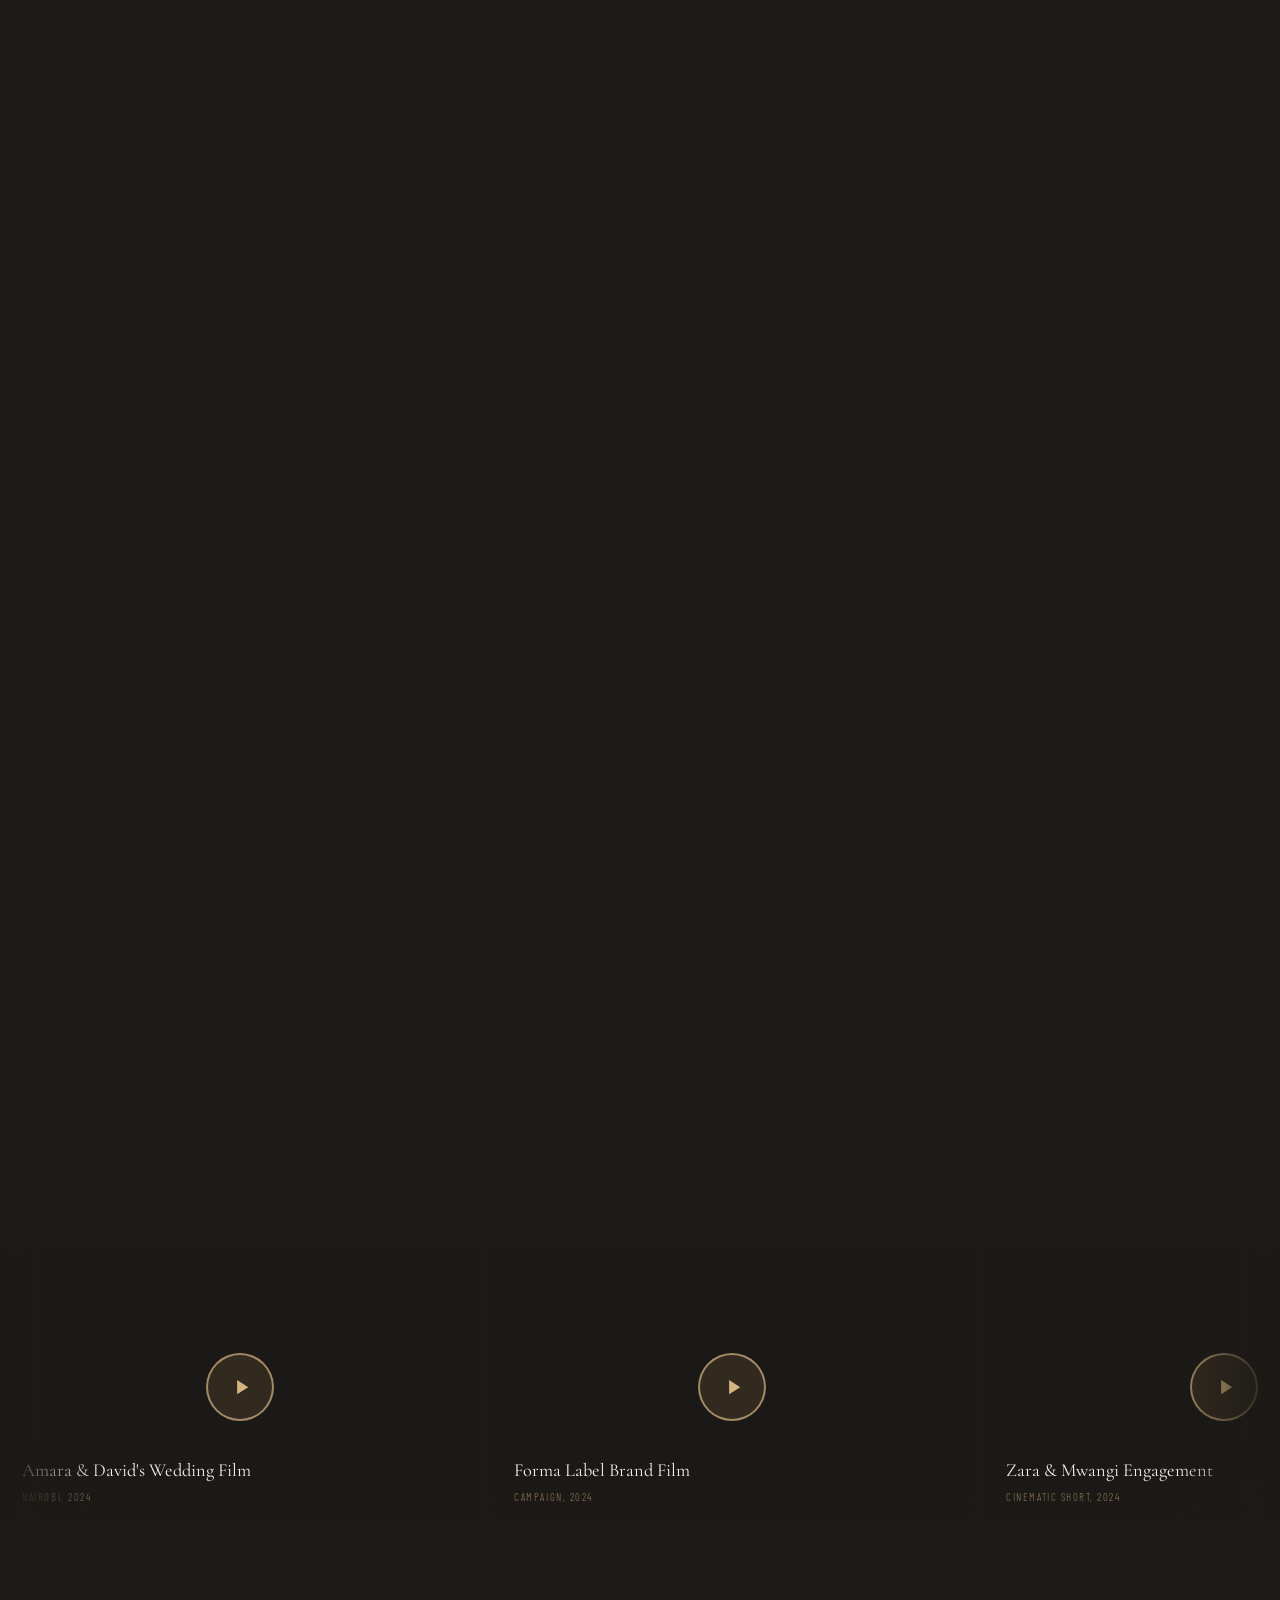
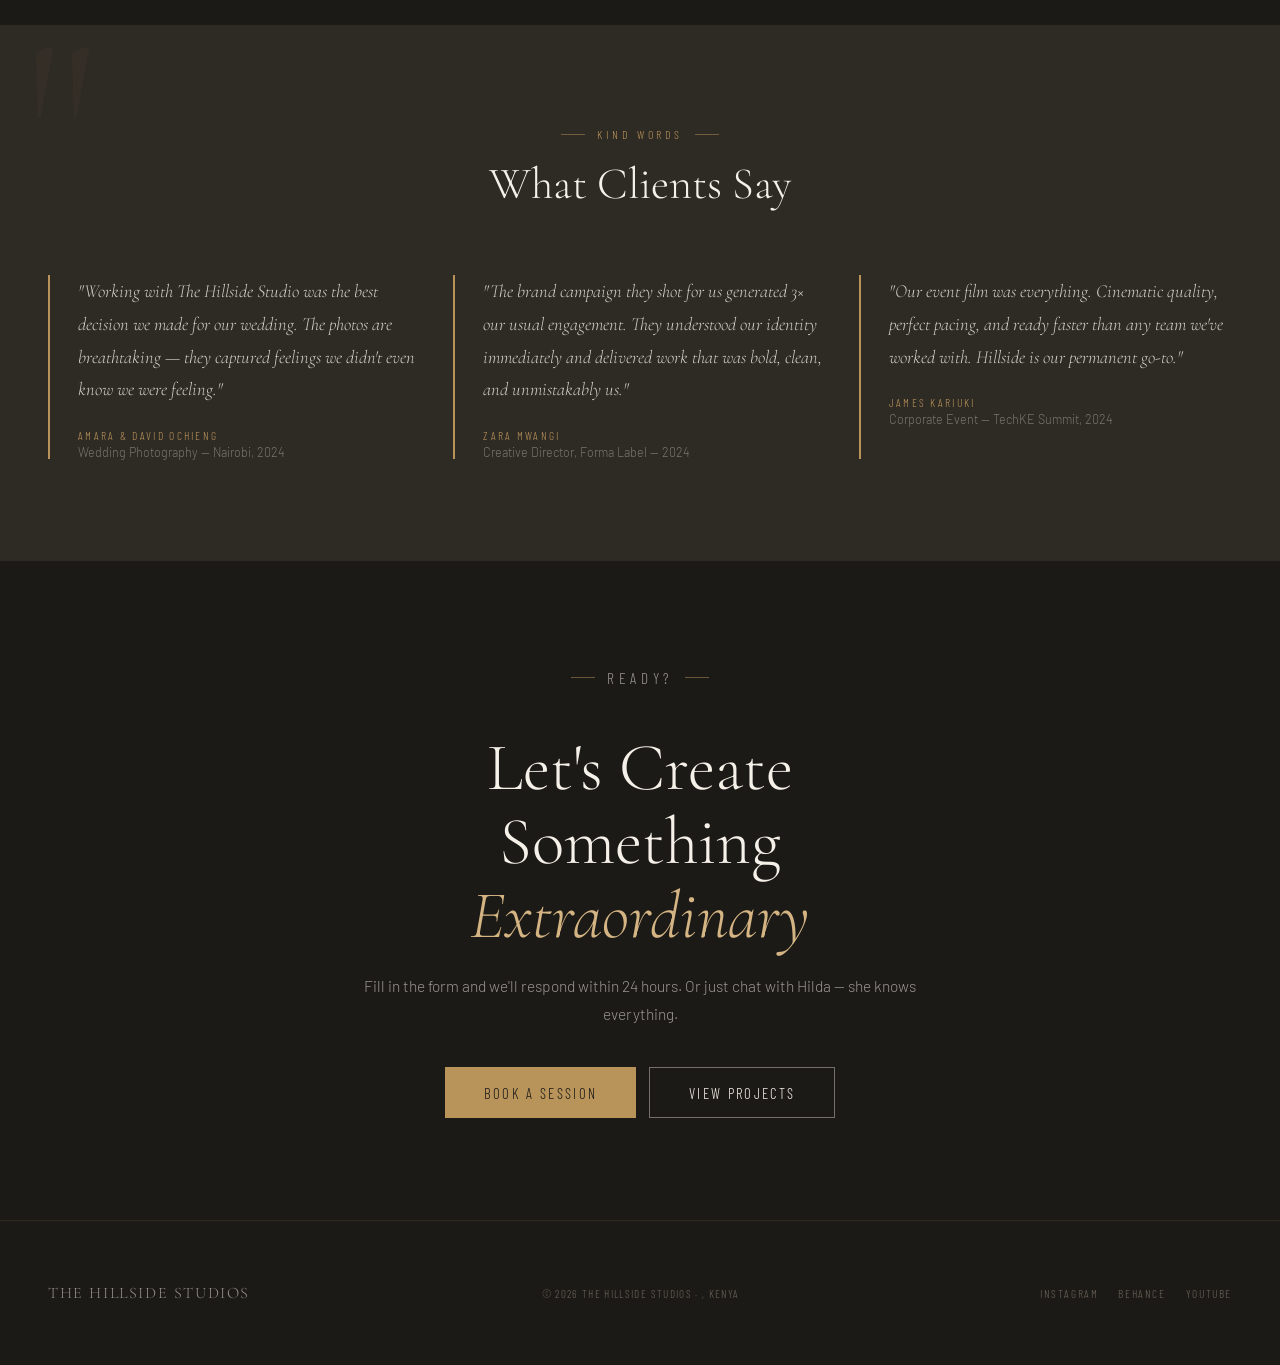
==== commit 0736430e: "Chartbot updates" ====
--- a/index.html
+++ b/index.html
@@ -1,5 +1,5 @@
 <!DOCTYPE html>
-<html lang="en">
+<html lang="en" data-i18n-id="S-2_t">
 <head>
 <meta charset="UTF-8"/>
 <meta name="viewport" content="width=device-width, initial-scale=1.0"/>
@@ -253,30 +253,25 @@
 
 <!-- FEATURED FILMS -->
 <section class="video-strip">
-  <div class="ps-header reveal">
-    <div>
-      <p class="section-label" style="justify-content:flex-start;margin-bottom:0.4rem">Recent Films</p>
-      <h2>Cinematic Stories</h2>
-    </div>
-    <a href="portfolio.html#video">View All Films →</a>
-  </div>
   <div class="v-scroll">
-    <a href="#" class="v-item reveal">
-      <div class="v-thumb" style="background-image:url('https://images.unsplash.com/photo-1500051638674-ff996a0ec29e?w=1600&q=80')"></div>
+  <div class="v-scroll-inner">
+    <a href="#" class="v-item">
+      <div class="v-thumb" style="background-image:url('https://images.unsplash.com/photo-1500051638674-ff996a0ec29e?w=1200&q=80')"></div>
       <div class="v-overlay"><div class="play-icon"><svg viewBox="0 0 24 24"><path d="M8 5v14l11-7z"/></svg></div></div>
-      <div class="v-cap"><h3>Amara & David's Wedding Film</h3><span>Nairobi, 2024</span></div>
+      <div class="v-cap"><h3>Amara &amp; David's Wedding Film</h3><span>Nairobi, 2024</span></div>
     </a>
-    <a href="#" class="v-item reveal reveal-delay-1">
-      <div class="v-thumb" style="background-image:url('https://images.unsplash.com/photo-1579038773867-044c48829161?w=1600&q=80')"></div>
+    <a href="#" class="v-item">
+      <div class="v-thumb" style="background-image:url('https://images.unsplash.com/photo-1579038773867-044c48829161?w=1200&q=80')"></div>
       <div class="v-overlay"><div class="play-icon"><svg viewBox="0 0 24 24"><path d="M8 5v14l11-7z"/></svg></div></div>
       <div class="v-cap"><h3>Forma Label Brand Film</h3><span>Campaign, 2024</span></div>
     </a>
-    <a href="#" class="v-item reveal reveal-delay-2">
-      <div class="v-thumb" style="background-image:url('https://images.unsplash.com/photo-1492691527719-9d1e07e534b4?w=1600&q=80')"></div>
+    <a href="#" class="v-item">
+      <div class="v-thumb" style="background-image:url('https://images.unsplash.com/photo-1492691527719-9d1e07e534b4?w=1200&q=80')"></div>
       <div class="v-overlay"><div class="play-icon"><svg viewBox="0 0 24 24"><path d="M8 5v14l11-7z"/></svg></div></div>
-      <div class="v-cap"><h3>Zara & Mwangi Engagement</h3><span>Cinematic Short, 2024</span></div>
+      <div class="v-cap"><h3>Zara &amp; Mwangi Engagement</h3><span>Cinematic Short, 2024</span></div>
     </a>
   </div>
+</div>
 </section>
 
 <!-- TESTIMONIALS -->
--- a/shared.css
+++ b/shared.css
@@ -652,4 +652,131 @@
   min-height: 44px;
 }
 .success-wa:hover { background: rgba(37,211,102,0.1); border-color: #25D366; }
-.success-actions { display: flex; gap: 0.75rem; justify-content: center; flex-wrap: wrap; }+.success-actions { display: flex; gap: 0.75rem; justify-content: center; flex-wrap: wrap; }
+/* ══ VIDEO STRIP ══ */
+.video-strip {
+  padding: clamp(4rem, 8vw, 7rem) 0;
+  overflow: hidden;
+}
+.video-strip .ps-header {
+  padding: 0 clamp(1.5rem, 5vw, 3rem);
+  display: flex;
+  justify-content: space-between;
+  align-items: flex-end;
+  max-width: 1320px;
+  margin: 0 auto clamp(2rem, 4vw, 2.5rem);
+  flex-wrap: wrap;
+  gap: 1rem;
+}
+.video-strip .ps-header h2 {
+  font-family: var(--font-serif);
+  font-size: clamp(1.8rem, 3.5vw, 2.8rem);
+  font-weight: 300;
+}
+.video-strip .ps-header a {
+  font-family: var(--font-cond);
+  font-size: 0.8rem;
+  letter-spacing: 0.18em;
+  text-transform: uppercase;
+  color: var(--accent);
+  text-decoration: none;
+  transition: color 0.25s;
+  white-space: nowrap;
+}
+.video-strip .ps-header a:hover { color: var(--accent-light); }
+.v-scroll {
+  width: 100%;
+  overflow: hidden;
+  -webkit-mask: linear-gradient(90deg, transparent 0%, black 8%, black 92%, transparent 100%);
+  mask: linear-gradient(90deg, transparent 0%, black 8%, black 92%, transparent 100%);
+}
+.v-scroll-inner {
+  display: flex;
+  gap: 12px;
+  width: max-content;
+  animation: autoScroll 40s linear infinite;
+  will-change: transform;
+}
+.v-scroll:hover .v-scroll-inner {
+  animation-play-state: paused;
+}
+@keyframes autoScroll {
+  from { transform: translateX(0); }
+  to   { transform: translateX(-50%); }
+}
+.v-item {
+  flex: 0 0 clamp(280px, 38vw, 480px);
+  aspect-ratio: 16 / 9;
+  position: relative;
+  display: block;
+  text-decoration: none;
+  overflow: hidden;
+  cursor: pointer;
+}
+.v-thumb {
+  position: absolute;
+  inset: 0;
+  background-size: cover;
+  background-position: center;
+  transition: transform 0.6s cubic-bezier(0.25, 0.1, 0.25, 1);
+}
+.v-item:hover .v-thumb { transform: scale(1.06); }
+.v-overlay {
+  position: absolute;
+  inset: 0;
+  background: rgba(28, 26, 23, 0.3);
+  display: flex;
+  align-items: center;
+  justify-content: center;
+  transition: background 0.3s;
+}
+.v-item:hover .v-overlay { background: rgba(28, 26, 23, 0.52); }
+.play-icon {
+  width: clamp(48px, 7vw, 68px);
+  height: clamp(48px, 7vw, 68px);
+  background: rgba(184, 147, 90, 0.15);
+  border: 2px solid rgba(212, 180, 131, 0.7);
+  border-radius: 50%;
+  display: flex;
+  align-items: center;
+  justify-content: center;
+  transition: transform 0.3s, background 0.3s, border-color 0.3s;
+  backdrop-filter: blur(4px);
+}
+.play-icon svg {
+  fill: var(--accent-light);
+  width: 38%;
+  height: 38%;
+  margin-left: 3px;
+}
+.v-item:hover .play-icon {
+  transform: scale(1.12);
+  background: rgba(184, 147, 90, 0.32);
+  border-color: var(--accent-light);
+}
+.v-cap {
+  position: absolute;
+  bottom: 0; left: 0; right: 0;
+  padding: 1.1rem 1.4rem;
+  background: linear-gradient(to top, rgba(28,26,23,0.92) 0%, transparent 100%);
+}
+.v-cap h3 {
+  font-family: var(--font-serif);
+  font-size: clamp(0.95rem, 1.8vw, 1.15rem);
+  font-weight: 400;
+  color: var(--cream);
+  line-height: 1.25;
+  margin-bottom: 0.2rem;
+}
+.v-cap span {
+  font-family: var(--font-cond);
+  font-size: 0.68rem;
+  letter-spacing: 0.14em;
+  text-transform: uppercase;
+  color: rgba(212, 180, 131, 0.6);
+}
+@media (max-width: 600px) {
+  .v-item { flex: 0 0 78vw; }
+  .v-scroll-inner { animation-duration: 28s; gap: 8px; }
+  .video-strip { padding: 3rem 0; }
+}
